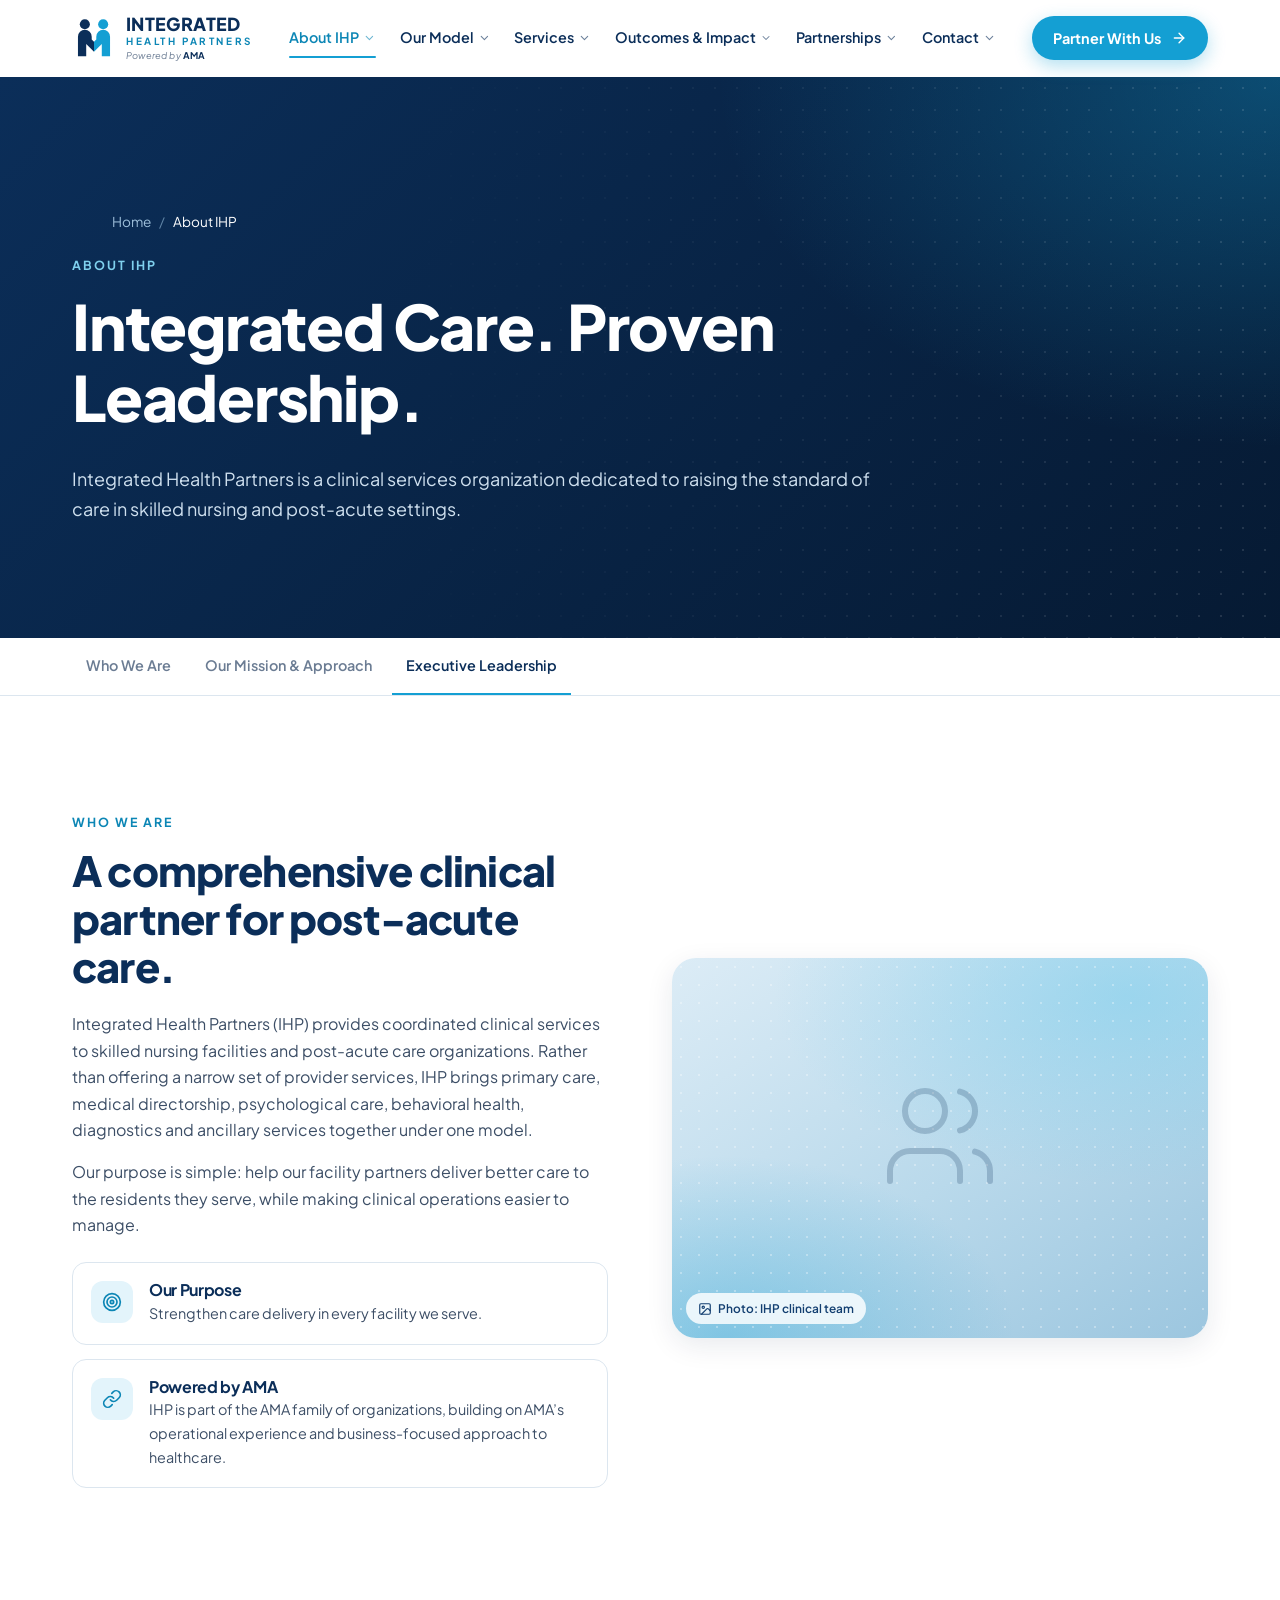
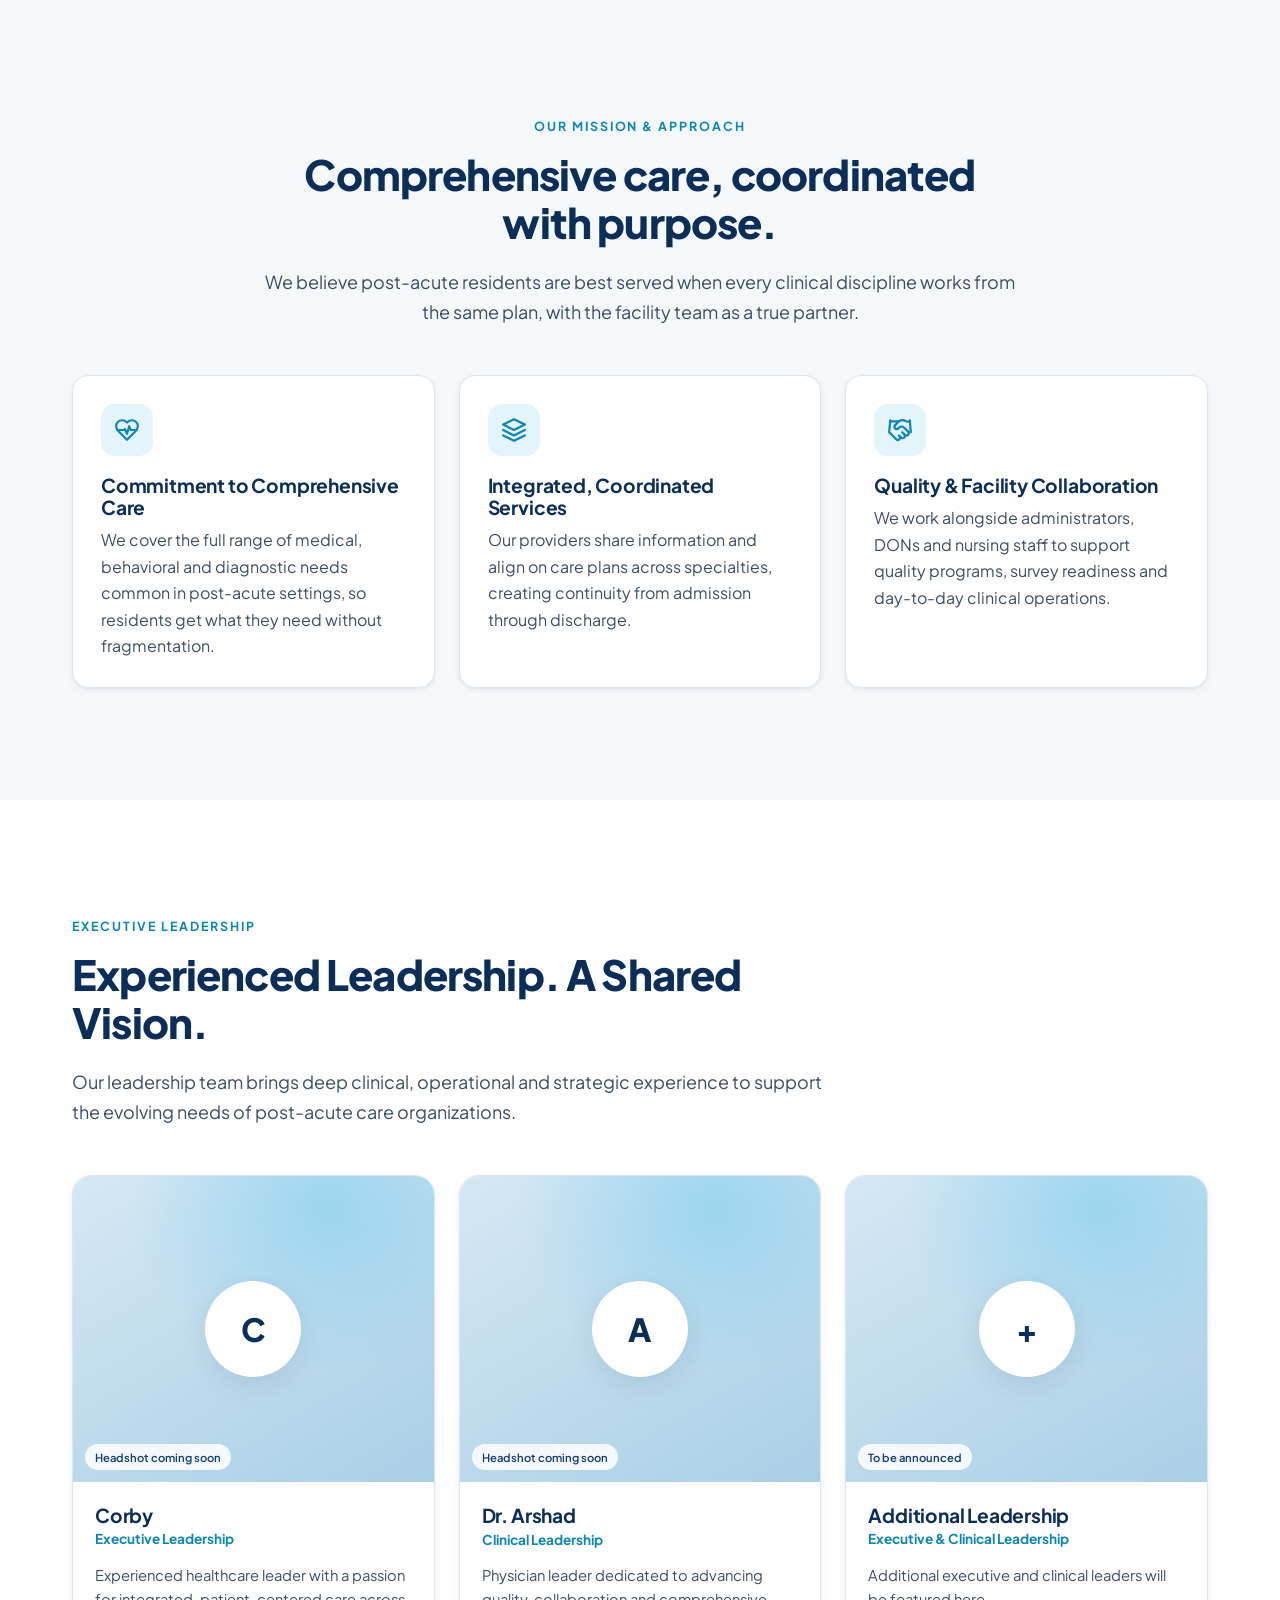
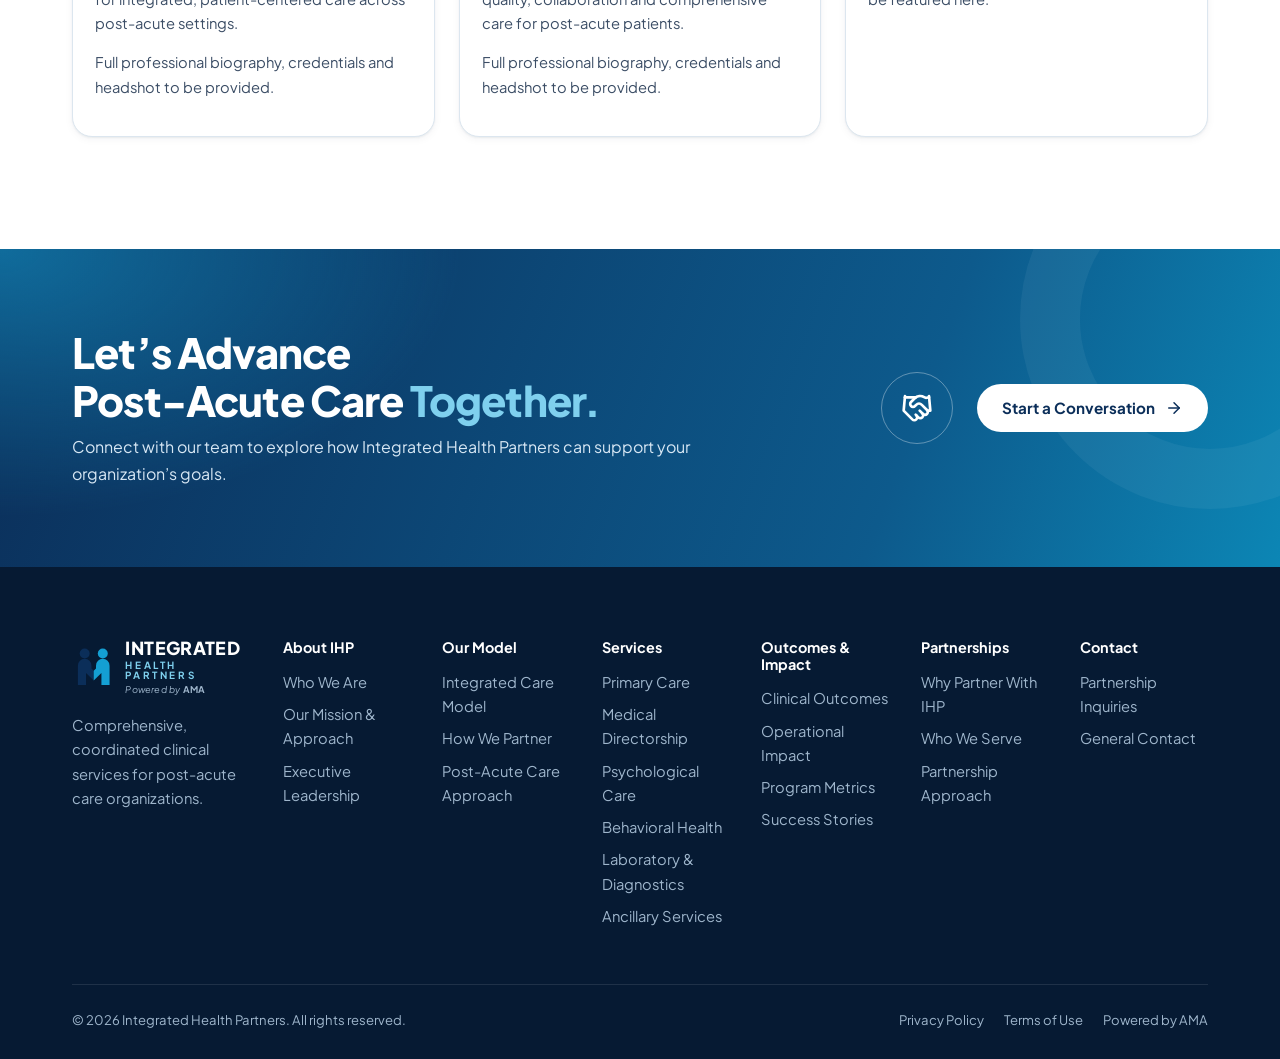
==== about.html @ da9cc73c "Build initial Integrated Health Partners website Static multi-page site following the IHP Proposed S" ====
<!doctype html>
<html lang="en" class="no-js">
<head>
  <meta charset="utf-8">
  <meta name="viewport" content="width=device-width, initial-scale=1">
  <title>About IHP | Integrated Health Partners</title>
  <meta name="description" content="Learn about Integrated Health Partners, our mission and approach, our relationship with AMA, and our executive leadership.">
  <meta name="theme-color" content="#0b2e59">
  <meta property="og:title" content="About IHP | Integrated Health Partners">
  <meta property="og:description" content="Learn about Integrated Health Partners, our mission and approach, our relationship with AMA, and our executive leadership.">
  <meta property="og:type" content="website">
  <link rel="icon" href="assets/img/favicon.svg" type="image/svg+xml">
  <link rel="preconnect" href="https://fonts.googleapis.com">
  <link rel="preconnect" href="https://fonts.gstatic.com" crossorigin>
  <link href="https://fonts.googleapis.com/css2?family=Plus+Jakarta+Sans:ital,wght@0,400;0,500;0,600;0,700;0,800;1,400&amp;display=swap" rel="stylesheet">
  <link rel="stylesheet" href="assets/css/styles.css">
</head>
<body>
<a class="skip-link" href="#main">Skip to content</a>
<header class="site-header">
  <div class="container header-inner">
    <a class="brand" href="index.html" aria-label="Integrated Health Partners home"><svg class="brand-mark" viewBox="0 0 48 48" aria-hidden="true"><circle cx="14" cy="9" r="5.5" fill="#0b2e59"/><circle cx="34" cy="9" r="5.5" fill="#149fd3"/><path d="M6.5 44V22.5a7.5 7.5 0 0 1 15 0v3.2l2.5 2.5V39l-8.5-8.5V44z" fill="#0b2e59"/><path d="M41.5 44V22.5a7.5 7.5 0 0 0-15 0v3.2L24 28.2V39l8.5-8.5V44z" fill="#149fd3"/></svg><span class="brand-text"><span class="brand-name">INTEGRATED</span><span class="brand-sub">HEALTH PARTNERS</span><span class="brand-powered">Powered by <b>AMA</b></span></span></a>
    <nav class="primary-nav" id="primary-nav" aria-label="Primary">
      <ul>
        <li class="has-dropdown"><a class="nav-link" href="about.html" aria-current="page">About IHP<svg viewBox="0 0 24 24" fill="none" stroke="currentColor" stroke-width="2" stroke-linecap="round" stroke-linejoin="round" aria-hidden="true"><path d="m6 9 6 6 6-6"/></svg></a><ul class="dropdown"><li><a href="about.html#who-we-are">Who We Are</a></li><li><a href="about.html#mission">Our Mission &amp; Approach</a></li><li><a href="about.html#leadership">Executive Leadership</a></li></ul></li><li class="has-dropdown"><a class="nav-link" href="our-model.html">Our Model<svg viewBox="0 0 24 24" fill="none" stroke="currentColor" stroke-width="2" stroke-linecap="round" stroke-linejoin="round" aria-hidden="true"><path d="m6 9 6 6 6-6"/></svg></a><ul class="dropdown"><li><a href="our-model.html#integrated-care-model">Integrated Care Model</a></li><li><a href="our-model.html#how-we-partner">How We Partner</a></li><li><a href="our-model.html#post-acute-approach">Post-Acute Care Approach</a></li></ul></li><li class="has-dropdown"><a class="nav-link" href="services.html">Services<svg viewBox="0 0 24 24" fill="none" stroke="currentColor" stroke-width="2" stroke-linecap="round" stroke-linejoin="round" aria-hidden="true"><path d="m6 9 6 6 6-6"/></svg></a><ul class="dropdown"><li><a href="services.html#primary-care">Primary Care</a></li><li><a href="services.html#medical-directorship">Medical Directorship</a></li><li><a href="services.html#psychological-care">Psychological Care</a></li><li><a href="services.html#behavioral-health">Behavioral Health</a></li><li><a href="services.html#lab-diagnostics">Laboratory &amp; Diagnostics</a></li><li><a href="services.html#ancillary-services">Ancillary Services</a></li></ul></li><li class="has-dropdown"><a class="nav-link" href="outcomes.html">Outcomes &amp; Impact<svg viewBox="0 0 24 24" fill="none" stroke="currentColor" stroke-width="2" stroke-linecap="round" stroke-linejoin="round" aria-hidden="true"><path d="m6 9 6 6 6-6"/></svg></a><ul class="dropdown"><li><a href="outcomes.html#clinical-outcomes">Clinical Outcomes</a></li><li><a href="outcomes.html#operational-impact">Operational Impact</a></li><li><a href="outcomes.html#program-metrics">Program Metrics</a></li><li><a href="outcomes.html#success-stories">Success Stories</a></li></ul></li><li class="has-dropdown"><a class="nav-link" href="partnerships.html">Partnerships<svg viewBox="0 0 24 24" fill="none" stroke="currentColor" stroke-width="2" stroke-linecap="round" stroke-linejoin="round" aria-hidden="true"><path d="m6 9 6 6 6-6"/></svg></a><ul class="dropdown"><li><a href="partnerships.html#why-partner">Why Partner With IHP</a></li><li><a href="partnerships.html#who-we-serve">Who We Serve</a></li><li><a href="partnerships.html#partnership-approach">Partnership Approach</a></li></ul></li><li class="has-dropdown"><a class="nav-link" href="contact.html">Contact<svg viewBox="0 0 24 24" fill="none" stroke="currentColor" stroke-width="2" stroke-linecap="round" stroke-linejoin="round" aria-hidden="true"><path d="m6 9 6 6 6-6"/></svg></a><ul class="dropdown"><li><a href="contact.html#partnership-inquiries">Partnership Inquiries</a></li><li><a href="contact.html#general-contact">General Contact</a></li></ul></li>
      </ul>
      <div class="mobile-cta"><a class="btn btn--primary" href="contact.html#partnership-inquiries">Partner With Us <svg viewBox="0 0 24 24" fill="none" stroke="currentColor" stroke-width="2" stroke-linecap="round" stroke-linejoin="round" aria-hidden="true"><path d="M5 12h14"/><path d="m12 5 7 7-7 7"/></svg></a></div>
    </nav>
    <div class="header-cta">
      <a class="btn btn--primary" href="contact.html#partnership-inquiries">Partner With Us <svg viewBox="0 0 24 24" fill="none" stroke="currentColor" stroke-width="2" stroke-linecap="round" stroke-linejoin="round" aria-hidden="true"><path d="M5 12h14"/><path d="m12 5 7 7-7 7"/></svg></a>
      <button class="nav-toggle" type="button" aria-controls="primary-nav" aria-expanded="false" aria-label="Open menu">
        <span class="icon-open"><svg viewBox="0 0 24 24" fill="none" stroke="currentColor" stroke-width="2" stroke-linecap="round" stroke-linejoin="round" aria-hidden="true"><path d="M4 6h16M4 12h16M4 18h16"/></svg></span><span class="icon-close" style="display:none"><svg viewBox="0 0 24 24" fill="none" stroke="currentColor" stroke-width="2" stroke-linecap="round" stroke-linejoin="round" aria-hidden="true"><path d="M18 6 6 18M6 6l12 12"/></svg></span>
      </button>
    </div>
  </div>
</header>
<main id="main">
<section class="page-hero">
  <div class="container">
    <ol class="breadcrumbs" aria-label="Breadcrumb"><li><a href="index.html">Home</a></li><li aria-current="page">About IHP</li></ol>
    <span class="eyebrow">About IHP</span>
    <h1>Integrated Care. Proven Leadership.</h1>
    <p class="lead">Integrated Health Partners is a clinical services organization dedicated to raising the standard of care in skilled nursing and post-acute settings.</p>
  </div>
</section>
<nav class="subnav" aria-label="On this page"><div class="container"><ul><li><a href="#who-we-are">Who We Are</a></li><li><a href="#mission">Our Mission &amp; Approach</a></li><li><a href="#leadership">Executive Leadership</a></li></ul></div></nav>
<section class="section" id="who-we-are" aria-labelledby="wwa">
  <div class="container feature-row">
    <div class="reveal">
      <span class="eyebrow">Who We Are</span>
      <h2 id="wwa">A comprehensive clinical partner for post-acute care.</h2>
      <p>Integrated Health Partners (IHP) provides coordinated clinical services to skilled nursing facilities and post-acute care organizations. Rather than offering a narrow set of provider services, IHP brings primary care, medical directorship, psychological care, behavioral health, diagnostics and ancillary services together under one model.</p>
      <p>Our purpose is simple: help our facility partners deliver better care to the residents they serve, while making clinical operations easier to manage.</p>
      <div class="mini-cards">
        <div class="mini-card"><span class="ic"><svg viewBox="0 0 24 24" fill="none" stroke="currentColor" stroke-width="2" stroke-linecap="round" stroke-linejoin="round" aria-hidden="true"><circle cx="12" cy="12" r="10"/><circle cx="12" cy="12" r="6"/><circle cx="12" cy="12" r="2"/></svg></span><div><h4>Our Purpose</h4><p>Strengthen care delivery in every facility we serve.</p></div></div>
        <div class="mini-card"><span class="ic"><svg viewBox="0 0 24 24" fill="none" stroke="currentColor" stroke-width="2" stroke-linecap="round" stroke-linejoin="round" aria-hidden="true"><path d="M10 13a5 5 0 0 0 7.54.54l3-3a5 5 0 0 0-7.07-7.07l-1.72 1.71"/><path d="M14 11a5 5 0 0 0-7.54-.54l-3 3a5 5 0 0 0 7.07 7.07l1.71-1.71"/></svg></span><div><h4>Powered by AMA</h4><p>IHP is part of the AMA family of organizations, building on AMA’s operational experience and business-focused approach to healthcare.</p></div></div>
      </div>
    </div>
    <div class="feature-media reveal reveal-d2"><div class="ph " role="img" aria-label="Photo placeholder: IHP clinical team"><span class="ph__icon"><svg viewBox="0 0 24 24" fill="none" stroke="currentColor" stroke-width="2" stroke-linecap="round" stroke-linejoin="round" aria-hidden="true"><path d="M16 21v-2a4 4 0 0 0-4-4H6a4 4 0 0 0-4 4v2"/><circle cx="9" cy="7" r="4"/><path d="M22 21v-2a4 4 0 0 0-3-3.87"/><path d="M16 3.13a4 4 0 0 1 0 7.75"/></svg></span><span class="ph__label"><svg viewBox="0 0 24 24" fill="none" stroke="currentColor" stroke-width="2" stroke-linecap="round" stroke-linejoin="round" aria-hidden="true"><rect width="18" height="18" x="3" y="3" rx="2"/><circle cx="9" cy="9" r="2"/><path d="m21 15-3.09-3.09a2 2 0 0 0-2.82 0L6 21"/></svg>Photo: IHP clinical team</span></div></div>
  </div>
</section>

<section class="section section--tint" id="mission" aria-labelledby="mis">
  <div class="container">
    <div class="section-head section-head--center reveal">
      <span class="eyebrow">Our Mission &amp; Approach</span>
      <h2 id="mis">Comprehensive care, coordinated with purpose.</h2>
      <p class="lead">We believe post-acute residents are best served when every clinical discipline works from the same plan, with the facility team as a true partner.</p>
    </div>
    <div class="grid grid-3">
      <div class="card reveal reveal-d1"><div class="icon-badge"><svg viewBox="0 0 24 24" fill="none" stroke="currentColor" stroke-width="2" stroke-linecap="round" stroke-linejoin="round" aria-hidden="true"><path d="M19 14c1.49-1.46 3-3.21 3-5.5A5.5 5.5 0 0 0 16.5 3c-1.76 0-3 .5-4.5 2-1.5-1.5-2.74-2-4.5-2A5.5 5.5 0 0 0 2 8.5c0 2.3 1.5 4.05 3 5.5l7 7Z"/><path d="M3.22 12H9.5l.5-1 2 4.5 2-7 1.5 3.5h5.27"/></svg></div><h3>Commitment to Comprehensive Care</h3><p>We cover the full range of medical, behavioral and diagnostic needs common in post-acute settings, so residents get what they need without fragmentation.</p></div>
      <div class="card reveal reveal-d2"><div class="icon-badge"><svg viewBox="0 0 24 24" fill="none" stroke="currentColor" stroke-width="2" stroke-linecap="round" stroke-linejoin="round" aria-hidden="true"><path d="m12 2 10 5-10 5L2 7z"/><path d="m2 17 10 5 10-5"/><path d="m2 12 10 5 10-5"/></svg></div><h3>Integrated, Coordinated Services</h3><p>Our providers share information and align on care plans across specialties, creating continuity from admission through discharge.</p></div>
      <div class="card reveal reveal-d3"><div class="icon-badge"><svg viewBox="0 0 24 24" fill="none" stroke="currentColor" stroke-width="2" stroke-linecap="round" stroke-linejoin="round" aria-hidden="true"><path d="m11 17 2 2a1 1 0 1 0 3-3"/><path d="m14 14 2.5 2.5a1 1 0 1 0 3-3l-3.88-3.88a3 3 0 0 0-4.24 0l-.88.88a1 1 0 1 1-3-3l2.81-2.81a5.79 5.79 0 0 1 7.06-.87l.47.28a2 2 0 0 0 1.42.25L21 4"/><path d="m21 3 1 11h-2"/><path d="M3 3 2 14l6.5 6.5a1 1 0 1 0 3-3"/><path d="M3 4h8"/></svg></div><h3>Quality &amp; Facility Collaboration</h3><p>We work alongside administrators, DONs and nursing staff to support quality programs, survey readiness and day-to-day clinical operations.</p></div>
    </div>
  </div>
</section>

<section class="section" id="leadership" aria-labelledby="ldr">
  <div class="container">
    <div class="section-head reveal">
      <span class="eyebrow">Executive Leadership</span>
      <h2 id="ldr">Experienced Leadership. A Shared Vision.</h2>
      <p class="lead">Our leadership team brings deep clinical, operational and strategic experience to support the evolving needs of post-acute care organizations.</p>
    </div>
    <div class="grid grid-3">
      <article class="leader reveal reveal-d1">
        <div class="avatar" role="img" aria-label="Headshot placeholder for Corby"><span>C</span><small>Headshot coming soon</small></div>
        <div class="leader-body">
          <h3>Corby</h3>
          <span class="leader-role">Executive Leadership</span>
          <p>Experienced healthcare leader with a passion for integrated, patient-centered care across post-acute settings.</p><p>Full professional biography, credentials and headshot to be provided.</p>
          
        </div>
      </article>
      <article class="leader reveal reveal-d2">
        <div class="avatar" role="img" aria-label="Headshot placeholder for Dr. Arshad"><span>A</span><small>Headshot coming soon</small></div>
        <div class="leader-body">
          <h3>Dr. Arshad</h3>
          <span class="leader-role">Clinical Leadership</span>
          <p>Physician leader dedicated to advancing quality, collaboration and comprehensive care for post-acute patients.</p><p>Full professional biography, credentials and headshot to be provided.</p>
          
        </div>
      </article>
      <article class="leader reveal reveal-d3">
        <div class="avatar" role="img" aria-label="Placeholder for additional leadership"><span>+</span><small>To be announced</small></div>
        <div class="leader-body">
          <h3>Additional Leadership</h3>
          <span class="leader-role">Executive &amp; Clinical Leadership</span>
          <p>Additional executive and clinical leaders will be featured here.</p>
        </div>
      </article>
    </div>
  </div>
</section>
<section class="cta-band" aria-labelledby="cta-title">
  <div class="container cta-inner">
    <div class="reveal">
      <h2 id="cta-title">Let’s Advance <br>Post-Acute Care <span class="accent" style="color:var(--teal-300)">Together.</span></h2>
      <p>Connect with our team to explore how Integrated Health Partners can support your organization’s goals.</p>
    </div>
    <div class="cta-actions reveal reveal-d2">
      <span class="cta-icon"><svg viewBox="0 0 24 24" fill="none" stroke="currentColor" stroke-width="2" stroke-linecap="round" stroke-linejoin="round" aria-hidden="true"><path d="m11 17 2 2a1 1 0 1 0 3-3"/><path d="m14 14 2.5 2.5a1 1 0 1 0 3-3l-3.88-3.88a3 3 0 0 0-4.24 0l-.88.88a1 1 0 1 1-3-3l2.81-2.81a5.79 5.79 0 0 1 7.06-.87l.47.28a2 2 0 0 0 1.42.25L21 4"/><path d="m21 3 1 11h-2"/><path d="M3 3 2 14l6.5 6.5a1 1 0 1 0 3-3"/><path d="M3 4h8"/></svg></span>
      <a class="btn btn--white" href="contact.html#partnership-inquiries">Start a Conversation <svg viewBox="0 0 24 24" fill="none" stroke="currentColor" stroke-width="2" stroke-linecap="round" stroke-linejoin="round" aria-hidden="true"><path d="M5 12h14"/><path d="m12 5 7 7-7 7"/></svg></a>
    </div>
  </div>
</section>
</main>
<footer class="site-footer">
  <div class="container">
    <div class="footer-grid">
      <div class="footer-about">
        <a class="brand" href="index.html" aria-label="Integrated Health Partners home"><svg class="brand-mark" viewBox="0 0 48 48" aria-hidden="true"><circle cx="14" cy="9" r="5.5" fill="#0b2e59"/><circle cx="34" cy="9" r="5.5" fill="#149fd3"/><path d="M6.5 44V22.5a7.5 7.5 0 0 1 15 0v3.2l2.5 2.5V39l-8.5-8.5V44z" fill="#0b2e59"/><path d="M41.5 44V22.5a7.5 7.5 0 0 0-15 0v3.2L24 28.2V39l8.5-8.5V44z" fill="#149fd3"/></svg><span class="brand-text"><span class="brand-name">INTEGRATED</span><span class="brand-sub">HEALTH PARTNERS</span><span class="brand-powered">Powered by <b>AMA</b></span></span></a>
        <p>Comprehensive, coordinated clinical services for post-acute care organizations.</p>
      </div>
      <div class="footer-col"><h4>About IHP</h4><ul><li><a href="about.html#who-we-are">Who We Are</a></li><li><a href="about.html#mission">Our Mission &amp; Approach</a></li><li><a href="about.html#leadership">Executive Leadership</a></li></ul></div><div class="footer-col"><h4>Our Model</h4><ul><li><a href="our-model.html#integrated-care-model">Integrated Care Model</a></li><li><a href="our-model.html#how-we-partner">How We Partner</a></li><li><a href="our-model.html#post-acute-approach">Post-Acute Care Approach</a></li></ul></div><div class="footer-col"><h4>Services</h4><ul><li><a href="services.html#primary-care">Primary Care</a></li><li><a href="services.html#medical-directorship">Medical Directorship</a></li><li><a href="services.html#psychological-care">Psychological Care</a></li><li><a href="services.html#behavioral-health">Behavioral Health</a></li><li><a href="services.html#lab-diagnostics">Laboratory &amp; Diagnostics</a></li><li><a href="services.html#ancillary-services">Ancillary Services</a></li></ul></div><div class="footer-col"><h4>Outcomes &amp; Impact</h4><ul><li><a href="outcomes.html#clinical-outcomes">Clinical Outcomes</a></li><li><a href="outcomes.html#operational-impact">Operational Impact</a></li><li><a href="outcomes.html#program-metrics">Program Metrics</a></li><li><a href="outcomes.html#success-stories">Success Stories</a></li></ul></div><div class="footer-col"><h4>Partnerships</h4><ul><li><a href="partnerships.html#why-partner">Why Partner With IHP</a></li><li><a href="partnerships.html#who-we-serve">Who We Serve</a></li><li><a href="partnerships.html#partnership-approach">Partnership Approach</a></li></ul></div><div class="footer-col"><h4>Contact</h4><ul><li><a href="contact.html#partnership-inquiries">Partnership Inquiries</a></li><li><a href="contact.html#general-contact">General Contact</a></li></ul></div>
    </div>
    <div class="footer-bottom">
      <span>&copy; <span data-year>2026</span> Integrated Health Partners. All rights reserved.</span>
      <ul>
        <li><a href="#" aria-disabled="true">Privacy Policy</a></li>
        <li><a href="#" aria-disabled="true">Terms of Use</a></li>
        <li><span>Powered by AMA</span></li>
      </ul>
    </div>
  </div>
</footer>
<script src="assets/js/main.js"></script>
</body>
</html>
---- assets/css/styles.css ----
/* ==========================================================================
   Integrated Health Partners — site styles
   ========================================================================== */

:root {
  --navy-950: #061a33;
  --navy-900: #08223f;
  --navy-800: #0b2e59;
  --navy-700: #123e70;
  --teal-700: #0a6f98;
  --teal-600: #0c86b5;
  --teal-500: #149fd3;
  --teal-300: #7fd0ee;
  --teal-100: #e3f4fb;
  --teal-50: #f1f9fd;
  --bg: #f5f9fc;
  --surface: #ffffff;
  --ink: #0b2e59;
  --text: #3c4e66;
  --muted: #6b7c93;
  --line: #dce6ef;
  --success: #14a37f;

  --radius-sm: 10px;
  --radius: 16px;
  --radius-lg: 24px;
  --shadow-sm: 0 1px 2px rgba(8, 34, 63, .06), 0 2px 8px rgba(8, 34, 63, .05);
  --shadow: 0 8px 28px rgba(8, 34, 63, .09);
  --shadow-lg: 0 20px 50px rgba(8, 34, 63, .14);

  --container: 1200px;
  --gutter: clamp(16px, 4vw, 32px);
  --header-h: 76px;

  --font: "Plus Jakarta Sans", system-ui, -apple-system, "Segoe UI", Roboto, sans-serif;
  color-scheme: light;
}

*, *::before, *::after { box-sizing: border-box; }
html { scroll-behavior: smooth; scroll-padding-top: calc(var(--header-h) + 16px); }
body {
  margin: 0;
  font-family: var(--font);
  font-size: 16px;
  line-height: 1.65;
  color: var(--text);
  background: var(--surface);
  -webkit-font-smoothing: antialiased;
  overflow-x: hidden;
}
img, svg { display: block; max-width: 100%; }
a { color: var(--teal-600); text-decoration: none; }
a:hover { color: var(--teal-700); }
h1, h2, h3, h4 { color: var(--ink); line-height: 1.15; margin: 0 0 .5em; letter-spacing: -.02em; }
h1 { font-size: clamp(2.3rem, 5.2vw, 3.9rem); font-weight: 800; }
h2 { font-size: clamp(1.8rem, 3.4vw, 2.6rem); font-weight: 800; }
h3 { font-size: 1.2rem; font-weight: 700; letter-spacing: -.01em; }
p { margin: 0 0 1em; }
ul { margin: 0; padding: 0; }
.accent { color: var(--teal-500); }
.sr-only { position: absolute; width: 1px; height: 1px; overflow: hidden; clip: rect(0 0 0 0); white-space: nowrap; }
.skip-link { position: absolute; left: 16px; top: -60px; z-index: 200; background: var(--navy-800); color: #fff; padding: 10px 16px; border-radius: 8px; }
.skip-link:focus { top: 12px; color: #fff; }
:focus-visible { outline: 3px solid var(--teal-500); outline-offset: 3px; border-radius: 4px; }

.container { width: 100%; max-width: var(--container); margin: 0 auto; padding: 0 var(--gutter); }
.section { padding: clamp(64px, 9vw, 112px) 0; }
.section--tint { background: var(--bg); }
.section--tight { padding: clamp(48px, 6vw, 72px) 0; }

.eyebrow {
  display: inline-block;
  font-size: .78rem;
  font-weight: 700;
  letter-spacing: .16em;
  text-transform: uppercase;
  color: var(--teal-600);
  margin-bottom: 14px;
}
.lead { font-size: 1.125rem; color: var(--text); max-width: 62ch; }
.section-head { max-width: 760px; margin-bottom: 48px; }
.section-head--center { margin-left: auto; margin-right: auto; text-align: center; }
.section-head--center .lead { margin-left: auto; margin-right: auto; }
.split-head { display: grid; grid-template-columns: 1.1fr 1fr; gap: 48px; align-items: end; margin-bottom: 48px; }
.split-head .lead { margin: 0; }

/* Buttons ----------------------------------------------------------------- */
.btn {
  display: inline-flex; align-items: center; gap: 10px;
  padding: 14px 24px;
  border-radius: 999px;
  font: 700 .95rem/1 var(--font);
  border: 1.5px solid transparent;
  cursor: pointer;
  transition: transform .2s ease, box-shadow .2s ease, background .2s ease, color .2s ease, border-color .2s ease;
  white-space: nowrap;
}
.btn svg { width: 18px; height: 18px; transition: transform .2s ease; }
.btn:hover svg { transform: translateX(3px); }
.btn--primary { background: var(--teal-500); color: #fff; box-shadow: 0 6px 18px rgba(20, 159, 211, .32); }
.btn--primary:hover { background: var(--teal-600); color: #fff; transform: translateY(-1px); }
.btn--outline { border-color: var(--navy-800); color: var(--navy-800); background: transparent; }
.btn--outline:hover { background: var(--navy-800); color: #fff; }
.btn--white { background: #fff; color: var(--navy-800); }
.btn--white:hover { background: var(--teal-50); color: var(--navy-800); transform: translateY(-1px); }
.btn--ghost-light { border-color: rgba(255,255,255,.5); color: #fff; }
.btn--ghost-light:hover { background: rgba(255,255,255,.12); color: #fff; }
.btn-row { display: flex; flex-wrap: wrap; gap: 14px; }
.text-link { display: inline-flex; align-items: center; gap: 8px; font-weight: 700; color: var(--teal-600); }
.text-link svg { width: 16px; height: 16px; transition: transform .2s ease; }
.text-link:hover svg { transform: translateX(3px); }

/* Header ------------------------------------------------------------------ */
.site-header {
  position: sticky; top: 0; z-index: 100;
  background: rgba(255, 255, 255, .94);
  backdrop-filter: saturate(180%) blur(12px);
  border-bottom: 1px solid transparent;
  transition: border-color .2s ease, box-shadow .2s ease;
}
.site-header.is-scrolled { border-color: var(--line); box-shadow: var(--shadow-sm); }
.header-inner { display: flex; align-items: center; justify-content: space-between; height: var(--header-h); gap: 24px; }

.brand { display: inline-flex; align-items: center; gap: 10px; color: var(--navy-800); flex-shrink: 0; }
.brand:hover { color: var(--navy-800); }
.brand-mark { width: 44px; height: 44px; }
.brand-text { display: flex; flex-direction: column; line-height: 1; }
.brand-name { font-weight: 800; font-size: 1.12rem; letter-spacing: .02em; }
.brand-sub { font-weight: 700; font-size: .62rem; letter-spacing: .26em; color: var(--teal-600); margin-top: 4px; }
.brand-powered { font-size: .58rem; font-style: italic; color: var(--muted); margin-top: 4px; letter-spacing: .02em; }
.brand-powered b { font-style: normal; color: var(--navy-800); }

.primary-nav > ul { display: flex; align-items: center; gap: 0; list-style: none; }
.primary-nav li { position: relative; }
.nav-link {
  display: inline-flex; align-items: center; gap: 4px;
  padding: 10px 12px; border-radius: 8px;
  color: var(--navy-800); font-weight: 600; font-size: .9rem; white-space: nowrap;
}
.nav-link svg { width: 14px; height: 14px; opacity: .6; }
.nav-link:hover, .nav-link[aria-current="page"] { color: var(--teal-600); }
.nav-link[aria-current="page"] { position: relative; }
.nav-link[aria-current="page"]::after { content: ""; position: absolute; left: 12px; right: 12px; bottom: 2px; height: 2px; border-radius: 2px; background: var(--teal-500); }
.dropdown {
  position: absolute; top: calc(100% + 6px); left: 50%;
  min-width: 230px; padding: 10px;
  background: #fff; border: 1px solid var(--line); border-radius: 14px; box-shadow: var(--shadow);
  list-style: none;
  opacity: 0; visibility: hidden; transform: translate(-50%, 6px);
  transition: opacity .18s ease, transform .18s ease, visibility .18s;
}
.dropdown::before { content: ""; position: absolute; inset: -10px 0 auto; height: 10px; }
.has-dropdown:hover .dropdown, .has-dropdown:focus-within .dropdown { opacity: 1; visibility: visible; transform: translate(-50%, 0); }
.dropdown a { display: block; padding: 9px 12px; border-radius: 8px; color: var(--navy-800); font-size: .9rem; font-weight: 500; }
.dropdown a:hover { background: var(--teal-50); color: var(--teal-700); }
.header-cta { display: flex; align-items: center; gap: 12px; }
.header-cta .btn { padding: 12px 20px; font-size: .9rem; }
.nav-toggle { display: none; background: none; border: 0; padding: 8px; color: var(--navy-800); cursor: pointer; border-radius: 8px; }
.nav-toggle svg { width: 26px; height: 26px; }

/* Placeholder imagery ------------------------------------------------------ */
.ph {
  position: relative; overflow: hidden;
  display: flex; align-items: flex-end;
  min-height: 200px;
  border-radius: var(--radius);
  background:
    radial-gradient(120% 90% at 85% 10%, rgba(127, 208, 238, .55), transparent 55%),
    radial-gradient(90% 80% at 10% 100%, rgba(20, 159, 211, .35), transparent 60%),
    linear-gradient(145deg, #dcecf6 0%, #b9d9eb 55%, #9cc6df 100%);
  color: var(--navy-800);
  isolation: isolate;
}
.ph::before {
  content: ""; position: absolute; inset: 0; z-index: -1; opacity: .35;
  background-image: radial-gradient(rgba(255,255,255,.9) 1px, transparent 1.4px);
  background-size: 18px 18px;
}
.ph__icon { position: absolute; top: 50%; left: 50%; width: 30%; max-width: 120px; transform: translate(-50%, -60%); color: rgba(11, 46, 89, .22); }
.ph__icon svg { width: 100%; height: auto; stroke-width: 1.2; }
.ph__label {
  margin: 14px; padding: 6px 12px;
  background: rgba(255, 255, 255, .82); backdrop-filter: blur(6px);
  border-radius: 999px; font-size: .74rem; font-weight: 600; color: var(--navy-700);
  display: inline-flex; align-items: center; gap: 6px;
}
.ph__label svg { width: 14px; height: 14px; }
.ph--dark { background: radial-gradient(100% 80% at 80% 0%, rgba(20,159,211,.45), transparent 60%), linear-gradient(150deg, #123e70, #08223f); color: #fff; }
.ph--dark .ph__icon { color: rgba(255,255,255,.16); }

/* Hero -------------------------------------------------------------------- */
.hero {
  position: relative; overflow: hidden;
  background: linear-gradient(100deg, #f3f8fc 0%, #eef6fb 45%, #e4f1f9 100%);
}
.hero-grid { display: grid; grid-template-columns: 1fr 1.05fr; gap: 48px; align-items: center; min-height: min(640px, 82vh); padding-block: 56px; }
.hero h1 { margin-bottom: 20px; }
.hero .lead { margin-bottom: 32px; font-size: 1.15rem; }
.hero-media { position: relative; }
.hero-media .ph { min-height: 480px; border-radius: 28px; box-shadow: var(--shadow-lg); }
.hero-badge {
  position: absolute; left: -28px; bottom: 36px;
  display: flex; align-items: center; gap: 14px;
  padding: 14px 20px 14px 14px; background: #fff; border-radius: 18px; box-shadow: var(--shadow-lg);
  color: var(--navy-800);
}
.hero-badge:hover { color: var(--navy-800); transform: translateY(-2px); }
.hero-badge { transition: transform .2s ease; }
.play {
  width: 52px; height: 52px; border-radius: 50%; display: grid; place-items: center;
  background: var(--teal-500); color: #fff; box-shadow: 0 0 0 8px rgba(20,159,211,.15);
}
.play svg { width: 20px; height: 20px; margin-left: 3px; color: #fff; }
.play svg path { fill: #fff; }
.hero-badge strong { display: block; font-size: .95rem; line-height: 1.25; }
.hero-badge span { font-size: .8rem; color: var(--muted); }
.hero-float {
  position: absolute; right: -16px; top: 40px;
  display: flex; align-items: center; gap: 12px;
  padding: 12px 16px; background: #fff; border-radius: 14px; box-shadow: var(--shadow);
  font-size: .85rem; font-weight: 600; color: var(--navy-800);
}
.hero-float .ic { width: 36px; height: 36px; border-radius: 10px; display: grid; place-items: center; background: var(--teal-100); color: var(--teal-600); }
.hero-float .ic svg { width: 18px; height: 18px; }

/* Page hero (inner pages) */
.page-hero {
  position: relative; overflow: hidden;
  background: radial-gradient(80% 120% at 100% 0%, rgba(20,159,211,.35), transparent 55%), linear-gradient(135deg, var(--navy-800), var(--navy-950));
  color: #cfe0ef; padding: clamp(72px, 10vw, 120px) 0 clamp(56px, 8vw, 96px);
}
.page-hero::after {
  content: ""; position: absolute; inset: 0; opacity: .12; pointer-events: none;
  background-image: radial-gradient(#fff 1px, transparent 1.4px); background-size: 22px 22px;
  mask-image: linear-gradient(90deg, transparent 30%, #000);
  -webkit-mask-image: linear-gradient(90deg, transparent 30%, #000);
}
.page-hero h1 { color: #fff; max-width: 18ch; }
.page-hero .lead { color: #cfe0ef; }
.page-hero .eyebrow { color: var(--teal-300); }
.breadcrumbs { display: flex; gap: 8px; font-size: .85rem; margin-bottom: 18px; list-style: none; }
.breadcrumbs a { color: #9fc0db; }
.breadcrumbs li + li::before { content: "/"; margin-right: 8px; color: #5f84a6; }
.breadcrumbs [aria-current] { color: #fff; }
.subnav { background: #fff; border-bottom: 1px solid var(--line); position: sticky; top: var(--header-h); z-index: 50; }
.subnav ul { display: flex; gap: 6px; list-style: none; overflow-x: auto; scrollbar-width: none; }
.subnav ul::-webkit-scrollbar { display: none; }
.subnav a { display: block; padding: 16px 14px; font-weight: 600; font-size: .9rem; color: var(--muted); white-space: nowrap; border-bottom: 2px solid transparent; }
.subnav a:hover, .subnav a.is-active { color: var(--navy-800); border-color: var(--teal-500); }

/* Cards & grids ----------------------------------------------------------- */
.grid { display: grid; gap: 24px; }
.grid-2 { grid-template-columns: repeat(2, 1fr); }
.grid-3 { grid-template-columns: repeat(3, 1fr); }
.grid-4 { grid-template-columns: repeat(4, 1fr); }
.card {
  background: #fff; border: 1px solid var(--line); border-radius: var(--radius);
  padding: 28px; box-shadow: var(--shadow-sm);
  transition: transform .25s ease, box-shadow .25s ease, border-color .25s ease;
}
.card:hover { transform: translateY(-4px); box-shadow: var(--shadow); border-color: #c8dceb; }
.card p:last-child { margin-bottom: 0; }
.icon-badge {
  width: 52px; height: 52px; border-radius: 14px; display: grid; place-items: center;
  background: var(--teal-100); color: var(--teal-600); margin-bottom: 18px;
}
.icon-badge svg { width: 26px; height: 26px; }
.icon-badge--navy { background: var(--navy-800); color: #fff; }
.checklist { list-style: none; display: grid; gap: 12px; margin: 24px 0 32px; }
.checklist li { display: flex; gap: 12px; align-items: flex-start; color: var(--navy-800); font-weight: 500; }
.checklist .tick { flex-shrink: 0; width: 24px; height: 24px; border-radius: 50%; background: var(--teal-500); color: #fff; display: grid; place-items: center; margin-top: 1px; }
.checklist .tick svg { width: 14px; height: 14px; stroke-width: 3; }
.bullets { list-style: none; display: grid; gap: 10px; }
.bullets li { position: relative; padding-left: 22px; }
.bullets li::before { content: ""; position: absolute; left: 0; top: .62em; width: 8px; height: 8px; border-radius: 50%; background: var(--teal-500); }

/* Who we are strip */
.intro-grid { display: grid; grid-template-columns: 1fr 1.25fr; gap: 64px; align-items: center; }
.pillars { display: grid; grid-template-columns: repeat(3, 1fr); gap: 20px; }
.pillar { padding: 24px; border-radius: var(--radius); background: var(--bg); border: 1px solid var(--line); }
.pillar h3 { font-size: 1.02rem; margin-bottom: 6px; }
.pillar p { font-size: .92rem; margin: 0; }
.powered-chip { display: inline-flex; align-items: center; gap: 10px; padding: 8px 16px 8px 8px; border-radius: 999px; background: var(--teal-50); border: 1px solid #cbe7f4; font-weight: 600; color: var(--navy-800); font-size: .9rem; margin-top: 8px; }
.powered-chip span { display: grid; place-items: center; width: 30px; height: 30px; border-radius: 50%; background: var(--navy-800); color: #fff; font-size: .7rem; font-weight: 800; letter-spacing: .04em; }

/* Services carousel ------------------------------------------------------- */
.services-band { display: grid; grid-template-columns: 340px 1fr; gap: 40px; align-items: center; }
.carousel { position: relative; min-width: 0; }
.services-band > *, .hero-grid > *, .intro-grid > *, .difference-grid > *, .impact-grid > *, .leaders-grid > *, .feature-row > *, .contact-grid > *, .chart-grid > * { min-width: 0; }
.carousel-track {
  display: grid; grid-auto-flow: column; grid-auto-columns: minmax(240px, calc((100% - 48px) / 3));
  gap: 24px; overflow-x: auto; scroll-snap-type: x mandatory; scroll-behavior: smooth;
  padding: 8px 4px 24px; scrollbar-width: none;
}
.carousel-track::-webkit-scrollbar { display: none; }
.carousel-track > * { scroll-snap-align: start; }
.carousel-btn {
  position: absolute; top: calc(50% - 22px); z-index: 2;
  width: 44px; height: 44px; border-radius: 50%; border: 1px solid var(--line); background: #fff;
  display: grid; place-items: center; color: var(--navy-800); cursor: pointer; box-shadow: var(--shadow);
  transition: background .2s ease, color .2s ease, opacity .2s ease;
}
.carousel-btn:hover { background: var(--navy-800); color: #fff; }
.carousel-btn:disabled { opacity: 0; pointer-events: none; }
.carousel-btn svg { width: 20px; height: 20px; }
.carousel-btn--prev { left: -18px; }
.carousel-btn--next { right: -18px; }
.service-card {
  display: flex; flex-direction: column; overflow: hidden;
  background: #fff; border: 1px solid var(--line); border-radius: 20px; box-shadow: var(--shadow-sm);
  color: var(--text); transition: transform .25s ease, box-shadow .25s ease, border-color .25s ease;
}
.service-card:hover { transform: translateY(-6px); box-shadow: var(--shadow-lg); border-color: var(--teal-500); color: var(--text); }
.service-card .ph { min-height: 150px; border-radius: 0; }
.service-card .ph__icon { width: 22%; }
.service-card__body { padding: 22px 22px 24px; position: relative; }
.service-card__icon { position: absolute; top: -26px; left: 22px; width: 52px; height: 52px; border-radius: 14px; background: #fff; box-shadow: var(--shadow); display: grid; place-items: center; color: var(--teal-600); }
.service-card__icon svg { width: 26px; height: 26px; }
.service-card h3 { margin-top: 26px; display: flex; align-items: center; gap: 8px; font-size: 1.08rem; }
.service-card h3 svg { width: 16px; height: 16px; color: var(--teal-500); transition: transform .2s ease; }
.service-card:hover h3 svg { transform: translateX(4px); }
.service-card p { font-size: .92rem; margin: 0; }

/* Difference / orbit ------------------------------------------------------ */
.difference { background: linear-gradient(180deg, #fff, var(--bg)); }
.difference-grid { display: grid; grid-template-columns: 1.05fr 1fr; gap: 64px; align-items: center; }
.orbit { position: relative; width: 100%; max-width: 520px; aspect-ratio: 1; margin: 0 auto; }
.orbit-ring { position: absolute; inset: 14%; border-radius: 50%; border: 2px dashed #bcd8ea; animation: spin 80s linear infinite; }
.orbit-ring--outer { inset: 2%; border: 1px solid #dbeaf4; border-style: solid; animation: none; }
@keyframes spin { to { transform: rotate(360deg); } }
.orbit-core {
  position: absolute; inset: 32%; border-radius: 50%;
  background: radial-gradient(circle at 30% 25%, #1b5490, var(--navy-800) 60%, var(--navy-900));
  display: flex; flex-direction: column; align-items: center; justify-content: center; text-align: center;
  color: #fff; box-shadow: 0 0 0 12px rgba(20,159,211,.12), var(--shadow-lg);
}
.orbit-core svg { width: 42%; height: auto; margin-bottom: 6px; }
.orbit-core strong { font-size: clamp(.7rem, 1.6vw, .95rem); letter-spacing: .06em; }
.orbit-core span { font-size: clamp(.5rem, 1vw, .62rem); letter-spacing: .2em; color: var(--teal-300); font-weight: 700; }
.orbit-node {
  position: absolute; width: 25%; aspect-ratio: 1; transform: translate(-50%, -50%);
  border-radius: 50%; background: #fff; border: 1px solid var(--line); box-shadow: var(--shadow);
  display: flex; flex-direction: column; align-items: center; justify-content: center; gap: 4px;
  text-align: center; color: var(--navy-800); font-weight: 700; font-size: clamp(.62rem, 1.35vw, .82rem); line-height: 1.2;
  padding: 8px; transition: transform .25s ease, border-color .25s ease, box-shadow .25s ease;
}
.orbit-node:hover { transform: translate(-50%, -50%) scale(1.08); border-color: var(--teal-500); box-shadow: var(--shadow-lg); color: var(--navy-800); }
.orbit-node svg { width: 30%; height: auto; color: var(--teal-600); }

/* Model steps ------------------------------------------------------------- */
.steps { display: grid; grid-template-columns: repeat(3, 1fr); gap: 28px; position: relative; counter-reset: step; }
.steps::before { content: ""; position: absolute; top: 52px; left: 12%; right: 12%; border-top: 2px dashed #bcd8ea; z-index: 0; }
.step { position: relative; z-index: 1; background: #fff; border: 1px solid var(--line); border-radius: 20px; padding: 26px; box-shadow: var(--shadow-sm); transition: transform .25s ease, box-shadow .25s ease; }
.step:hover { transform: translateY(-4px); box-shadow: var(--shadow); }
.step-top { display: flex; align-items: center; gap: 16px; margin-bottom: 14px; }
.step-num { width: 52px; height: 52px; border-radius: 50%; display: grid; place-items: center; background: var(--teal-50); border: 2px solid var(--teal-500); color: var(--teal-600); font-weight: 800; font-size: 1.05rem; }
.step-top .ic { color: var(--teal-600); }
.step-top .ic svg { width: 32px; height: 32px; }
.step h3 { margin-bottom: 6px; }
.step p { font-size: .94rem; }
.step .ph { min-height: 150px; margin-top: 18px; }

/* Stats ------------------------------------------------------------------- */
.impact {
  position: relative; overflow: hidden; color: #cfe0ef;
  background: radial-gradient(70% 120% at 100% 100%, rgba(20,159,211,.35), transparent 60%), linear-gradient(120deg, var(--navy-900), var(--navy-800));
}
.impact h2 { color: #fff; }
.impact .eyebrow { color: var(--teal-300); }
.impact-grid { display: grid; grid-template-columns: 1fr 1.1fr; gap: 64px; align-items: center; }
.stats { display: grid; grid-template-columns: repeat(2, 1fr); gap: 20px; }
.stat { background: #fff; border-radius: 18px; padding: 24px; box-shadow: var(--shadow-lg); color: var(--text); display: flex; gap: 16px; align-items: flex-start; }
.stat .ic { width: 44px; height: 44px; flex-shrink: 0; border-radius: 12px; background: var(--teal-100); color: var(--teal-600); display: grid; place-items: center; }
.stat .ic svg { width: 22px; height: 22px; }
.stat-num { font-size: 2.1rem; font-weight: 800; color: var(--navy-800); line-height: 1; letter-spacing: -.03em; }
.stat-label { font-weight: 700; color: var(--navy-800); font-size: .92rem; margin-top: 6px; }
.stat-note { font-size: .78rem; color: var(--muted); }
.disclaimer { font-size: .8rem; color: var(--muted); font-style: italic; margin-top: 16px; }
.impact .disclaimer { color: #8fb0cc; }

/* Leadership -------------------------------------------------------------- */
.leaders-grid { display: grid; grid-template-columns: 1fr 1.4fr; gap: 56px; align-items: center; }
.leader-cards { display: grid; grid-template-columns: repeat(2, 1fr); gap: 24px; }
.leader { background: #fff; border: 1px solid var(--line); border-radius: 20px; overflow: hidden; box-shadow: var(--shadow-sm); transition: transform .25s ease, box-shadow .25s ease; }
.leader:hover { transform: translateY(-4px); box-shadow: var(--shadow); }
.avatar {
  aspect-ratio: 4 / 3.4; display: grid; place-items: center; position: relative;
  background: radial-gradient(90% 90% at 70% 10%, rgba(127,208,238,.6), transparent 60%), linear-gradient(150deg, #d6e8f4, #a9cfe6);
}
.avatar span { width: 96px; height: 96px; border-radius: 50%; display: grid; place-items: center; background: #fff; color: var(--navy-800); font-size: 2rem; font-weight: 800; box-shadow: var(--shadow); }
.avatar small { position: absolute; bottom: 12px; left: 12px; font-size: .7rem; font-weight: 600; padding: 4px 10px; border-radius: 999px; background: rgba(255,255,255,.85); color: var(--navy-700); }
.leader-body { padding: 22px; }
.leader-body h3 { margin-bottom: 2px; font-size: 1.2rem; }
.leader-role { color: var(--teal-600); font-weight: 700; font-size: .85rem; margin-bottom: 12px; display: block; }
.leader-body p { font-size: .92rem; }

/* Testimonial ------------------------------------------------------------- */
.testimonial-band { position: relative; background: var(--bg); }
.testimonial-grid { display: grid; grid-template-columns: 1fr 1fr; align-items: stretch; min-height: 400px; }
.testimonial { position: relative; display: flex; align-items: center; padding: 56px var(--gutter); }
.quote-card { position: relative; background: #fff; border-radius: 22px; padding: 40px; box-shadow: var(--shadow-lg); max-width: 520px; margin-left: auto; }
.quote-mark { font-size: 4rem; line-height: .6; color: var(--teal-500); font-weight: 800; font-family: Georgia, serif; display: block; margin-bottom: 12px; }
.quote-card blockquote { margin: 0 0 24px; font-size: 1.2rem; line-height: 1.55; color: var(--navy-800); font-weight: 500; }
.quote-card cite { font-style: normal; display: block; }
.quote-card cite strong { display: block; color: var(--navy-800); }
.quote-card cite span { font-size: .88rem; color: var(--muted); }
.testimonial-media .ph { height: 100%; min-height: 400px; border-radius: 0; }

/* CTA band ---------------------------------------------------------------- */
.cta-band {
  position: relative; overflow: hidden; color: #d7e7f4;
  background: radial-gradient(60% 140% at 0% 0%, rgba(20,159,211,.55), transparent 60%), linear-gradient(110deg, var(--navy-800), #0d5a8c 70%, var(--teal-600));
  padding: clamp(56px, 7vw, 80px) 0;
}
.cta-band::after { content: ""; position: absolute; right: -120px; top: -120px; width: 380px; height: 380px; border-radius: 50%; border: 60px solid rgba(255,255,255,.05); }
.cta-inner { position: relative; z-index: 1; display: flex; align-items: center; justify-content: space-between; gap: 40px; flex-wrap: wrap; }
.cta-band h2 { color: #fff; margin-bottom: 10px; }
.cta-band p { margin: 0; max-width: 56ch; }
.cta-actions { display: flex; align-items: center; gap: 24px; }
.cta-icon { width: 72px; height: 72px; border-radius: 50%; border: 1.5px solid rgba(255,255,255,.35); display: grid; place-items: center; color: #fff; }
.cta-icon svg { width: 32px; height: 32px; }

/* Footer ------------------------------------------------------------------ */
.site-footer { background: var(--navy-950); color: #9fb6cc; padding: 72px 0 28px; font-size: .92rem; }
.footer-grid { display: grid; grid-template-columns: 1.4fr repeat(6, 1fr); gap: 32px; }
.site-footer .brand { color: #fff; }
.site-footer .brand-sub { color: var(--teal-300); }
.site-footer .brand-powered, .site-footer .brand-powered b { color: #9fb6cc; }
.footer-about p { margin-top: 18px; max-width: 30ch; }
.footer-col h4 { color: #fff; font-size: .9rem; margin-bottom: 14px; letter-spacing: 0; }
.footer-col ul { list-style: none; display: grid; gap: 8px; }
.footer-col a { color: #9fb6cc; }
.footer-col a:hover { color: #fff; }
.footer-bottom { margin-top: 56px; padding-top: 24px; border-top: 1px solid rgba(255,255,255,.1); display: flex; justify-content: space-between; gap: 16px; flex-wrap: wrap; font-size: .82rem; }
.footer-bottom ul { display: flex; gap: 20px; list-style: none; }
.footer-bottom a { color: #9fb6cc; }
.footer-bottom a:hover { color: #fff; }

/* Inner page content blocks ---------------------------------------------- */
.feature-row { display: grid; grid-template-columns: 1fr 1fr; gap: 64px; align-items: center; }
.feature-row + .feature-row { margin-top: clamp(64px, 8vw, 96px); }
.feature-row--flip .feature-media { order: -1; }
.feature-media .ph { min-height: 380px; border-radius: 24px; box-shadow: var(--shadow); }
.mini-cards { display: grid; gap: 14px; margin-top: 24px; }
.mini-card { display: flex; gap: 16px; padding: 18px; border-radius: 14px; background: #fff; border: 1px solid var(--line); }
.mini-card .ic { flex-shrink: 0; width: 42px; height: 42px; border-radius: 12px; background: var(--teal-100); color: var(--teal-600); display: grid; place-items: center; }
.mini-card .ic svg { width: 20px; height: 20px; }
.mini-card h4 { margin: 0 0 2px; font-size: 1rem; }
.mini-card p { margin: 0; font-size: .9rem; }
.callout { border-left: 4px solid var(--teal-500); background: var(--teal-50); padding: 18px 22px; border-radius: 0 12px 12px 0; color: var(--navy-800); font-size: .92rem; }
.callout strong { display: block; margin-bottom: 2px; }

/* Services accordion cards */
.svc-grid { display: grid; grid-template-columns: repeat(2, 1fr); gap: 24px; align-items: start; }
.svc { background: #fff; border: 1px solid var(--line); border-radius: 20px; overflow: hidden; box-shadow: var(--shadow-sm); transition: box-shadow .25s ease, border-color .25s ease; }
.svc:hover, .svc.is-open { box-shadow: var(--shadow); border-color: #bcd8ea; }
.svc.is-open { border-color: var(--teal-500); }
.svc-head { width: 100%; display: grid; grid-template-columns: auto 1fr auto; gap: 18px; align-items: center; padding: 24px; background: none; border: 0; text-align: left; cursor: pointer; font: inherit; color: inherit; }
.svc-head .icon-badge { margin: 0; }
.svc-name { display: block; color: var(--ink); font-weight: 700; font-size: 1.2rem; letter-spacing: -.01em; line-height: 1.2; margin-bottom: 4px; }
.svc-desc { display: block; font-size: .92rem; color: var(--muted); }
.svc-toggle { width: 38px; height: 38px; border-radius: 50%; border: 1px solid var(--line); display: grid; place-items: center; color: var(--navy-800); transition: transform .3s ease, background .2s ease, color .2s ease; }
.svc-toggle svg { width: 18px; height: 18px; }
.svc.is-open .svc-toggle { transform: rotate(180deg); background: var(--teal-500); border-color: var(--teal-500); color: #fff; }
.svc-panel { display: grid; grid-template-rows: 0fr; transition: grid-template-rows .35s ease; }
.svc.is-open .svc-panel { grid-template-rows: 1fr; }
.svc-panel > div { overflow: hidden; }
.svc-panel-inner { padding: 0 24px 24px; display: grid; grid-template-columns: 1fr 180px; gap: 20px; }
.svc-panel-inner .ph { min-height: 150px; }
.svc-panel-inner .ph__icon { width: 34%; }
.status-pill { display: inline-block; font-size: .72rem; font-weight: 700; padding: 3px 10px; border-radius: 999px; background: #fff6e0; color: #8a5a00; margin-top: 14px; }

/* Outcomes dashboard */
.dash { display: grid; grid-template-columns: repeat(4, 1fr); gap: 20px; }
.dash .stat { box-shadow: var(--shadow-sm); border: 1px solid var(--line); flex-direction: column; }
.chart-grid { display: grid; grid-template-columns: 1.3fr 1fr; gap: 24px; margin-top: 24px; }
.chart-card { background: #fff; border: 1px solid var(--line); border-radius: 20px; padding: 28px; box-shadow: var(--shadow-sm); }
.chart-card h3 { margin-bottom: 4px; }
.chart-card .sub { font-size: .85rem; color: var(--muted); margin-bottom: 20px; }
.bars { display: grid; gap: 16px; }
.bar-row { display: grid; grid-template-columns: 150px 1fr 48px; gap: 14px; align-items: center; font-size: .88rem; color: var(--navy-800); font-weight: 600; }
.bar-track { height: 12px; border-radius: 999px; background: var(--teal-50); overflow: hidden; }
.bar-fill { height: 100%; width: 0; border-radius: 999px; background: linear-gradient(90deg, var(--teal-600), var(--teal-500)); transition: width 1.2s cubic-bezier(.2,.7,.2,1); }
.bar-row .val { text-align: right; color: var(--muted); font-variant-numeric: tabular-nums; }
.line-chart svg { width: 100%; height: auto; overflow: visible; }
.line-chart .grid-line { stroke: var(--line); stroke-width: 1; }
.line-chart .axis-label { fill: var(--muted); font-size: 11px; font-family: var(--font); }
.line-chart .series { fill: none; stroke: var(--teal-500); stroke-width: 3; stroke-linecap: round; stroke-linejoin: round; stroke-dasharray: 600; stroke-dashoffset: 600; transition: stroke-dashoffset 1.6s ease; }
.line-chart .series--base { stroke: #b6c6d6; stroke-dasharray: 5 6; stroke-dashoffset: 0; transition: none; stroke-width: 2; }
.line-chart.is-visible .series:not(.series--base) { stroke-dashoffset: 0; }
.line-chart .dot { fill: #fff; stroke: var(--teal-500); stroke-width: 2.5; }
.legend { display: flex; gap: 18px; font-size: .8rem; color: var(--muted); margin-top: 12px; }
.legend i { display: inline-block; width: 14px; height: 3px; border-radius: 2px; vertical-align: middle; margin-right: 6px; background: var(--teal-500); }
.legend i.base { background: #b6c6d6; }

/* Case studies */
.case { display: flex; flex-direction: column; overflow: hidden; padding: 0; }
.case .ph { min-height: 170px; border-radius: 0; }
.case-body { padding: 24px; }
.case-tag { font-size: .72rem; font-weight: 700; color: var(--teal-600); letter-spacing: .1em; text-transform: uppercase; }
.case-result { display: flex; gap: 20px; margin-top: 14px; padding-top: 14px; border-top: 1px solid var(--line); }
.case-result strong { display: block; font-size: 1.4rem; color: var(--navy-800); line-height: 1; }
.case-result span { font-size: .76rem; color: var(--muted); }

/* Process timeline */
.timeline { list-style: none; position: relative; display: grid; gap: 20px; }
.timeline::before { content: ""; position: absolute; left: 25px; top: 10px; bottom: 10px; width: 2px; background: linear-gradient(var(--teal-500), #bcd8ea); }
.timeline li { position: relative; display: grid; grid-template-columns: 52px 1fr; gap: 20px; align-items: start; }
.timeline .step-num { background: #fff; }
.timeline .card { padding: 22px 24px; }
.timeline h3 { margin-bottom: 4px; }

/* Audience cards */
.audience { position: relative; overflow: hidden; padding: 0; }
.audience .ph { min-height: 180px; border-radius: 0; }
.audience-body { padding: 24px; }

/* Contact */
.contact-grid { display: grid; grid-template-columns: 1.5fr 1fr; gap: 40px; align-items: start; }
.form-card { background: #fff; border: 1px solid var(--line); border-radius: 24px; padding: clamp(24px, 4vw, 40px); box-shadow: var(--shadow); }
.form-grid { display: grid; grid-template-columns: 1fr 1fr; gap: 18px; }
.field { display: grid; gap: 6px; }
.field--full { grid-column: 1 / -1; }
.field label { font-weight: 600; font-size: .88rem; color: var(--navy-800); }
.field label .req { color: var(--teal-600); }
.field input, .field select, .field textarea {
  font: inherit; font-size: .95rem; color: var(--navy-800);
  padding: 12px 14px; border: 1.5px solid var(--line); border-radius: 12px; background: var(--bg);
  transition: border-color .2s ease, background .2s ease, box-shadow .2s ease;
}
.field textarea { min-height: 130px; resize: vertical; }
.field input:focus, .field select:focus, .field textarea:focus { outline: none; border-color: var(--teal-500); background: #fff; box-shadow: 0 0 0 4px rgba(20,159,211,.15); }
.field .error { color: #c0392b; font-size: .8rem; display: none; }
.field.has-error input, .field.has-error select, .field.has-error textarea { border-color: #e17055; }
.field.has-error .error { display: block; }
.form-foot { display: flex; align-items: center; justify-content: space-between; gap: 16px; flex-wrap: wrap; margin-top: 24px; }
.form-foot small { color: var(--muted); max-width: 40ch; }
.form-status { display: none; margin-top: 20px; padding: 16px 18px; border-radius: 12px; background: #e8f7f1; color: #0d6b52; font-weight: 600; }
.form-status.is-visible { display: block; }
.form-status.is-info { background: var(--teal-50); color: var(--navy-800); }
.contact-info { display: grid; gap: 16px; }
.contact-info .mini-card { align-items: center; }
.portal-card { background: linear-gradient(135deg, var(--navy-800), var(--navy-900)); color: #cfe0ef; border: 0; }
.portal-card h3 { color: #fff; }
.tag-soon { display: inline-block; font-size: .7rem; font-weight: 700; letter-spacing: .08em; text-transform: uppercase; padding: 4px 10px; border-radius: 999px; background: rgba(127,208,238,.18); color: var(--teal-300); margin-bottom: 12px; }

/* Reveal animation -------------------------------------------------------- */
.reveal { opacity: 0; transform: translateY(24px); transition: opacity .7s ease, transform .7s ease; }
.reveal.is-visible { opacity: 1; transform: none; }
.reveal-d1 { transition-delay: .08s; } .reveal-d2 { transition-delay: .16s; } .reveal-d3 { transition-delay: .24s; } .reveal-d4 { transition-delay: .32s; }
.no-js .reveal { opacity: 1; transform: none; }

@media (prefers-reduced-motion: reduce) {
  html { scroll-behavior: auto; }
  *, *::before, *::after { animation: none !important; transition: none !important; }
  .reveal { opacity: 1; transform: none; }
  .line-chart .series { stroke-dashoffset: 0; }
}

/* Responsive -------------------------------------------------------------- */
@media (max-width: 1240px) {
  .primary-nav .nav-link { padding: 10px 7px; font-size: .84rem; }
  .nav-link svg { display: none; }
}
@media (max-width: 1100px) {
  .footer-grid { grid-template-columns: repeat(3, 1fr); }
  .footer-about { grid-column: 1 / -1; }
  .services-band { grid-template-columns: 1fr; }
  .carousel-track { grid-auto-columns: minmax(240px, calc((100% - 48px) / 3)); }
  .dash { grid-template-columns: repeat(2, 1fr); }
}

@media (max-width: 960px) {
  :root { --header-h: 68px; }
  .nav-toggle { display: inline-flex; }
  .header-cta .btn { display: none; }
  .primary-nav {
    position: fixed; inset: var(--header-h) 0 0 0; background: #fff; overflow-y: auto;
    padding: 16px var(--gutter) 40px; opacity: 0; transform: translateY(-8px); transition: opacity .25s ease, transform .25s ease, visibility .25s; visibility: hidden;
  }
  .primary-nav.is-open { opacity: 1; transform: none; visibility: visible; }
  .primary-nav > ul { flex-direction: column; align-items: stretch; gap: 0; }
  .primary-nav > ul > li { border-bottom: 1px solid var(--line); }
  .nav-link { padding: 16px 4px; font-size: 1.05rem; width: 100%; }
  .nav-link svg { display: none; }
  .nav-link[aria-current="page"]::after { display: none; }
  .dropdown { position: static; opacity: 1; visibility: visible; transform: none; box-shadow: none; border: 0; padding: 0 0 12px 8px; min-width: 0; }
  .dropdown a { padding: 8px; color: var(--muted); }
  .mobile-cta { display: block !important; margin-top: 24px; }
  .mobile-cta .btn { width: 100%; justify-content: center; }
  body.nav-open { overflow: hidden; }

  .hero-grid, .intro-grid, .difference-grid, .impact-grid, .leaders-grid, .feature-row, .contact-grid, .split-head, .chart-grid { grid-template-columns: 1fr; }
  .split-head { gap: 16px; }
  .hero-grid { padding-block: 40px 64px; min-height: 0; }
  .hero-media .ph { min-height: 340px; }
  .hero-badge { left: 16px; bottom: -24px; }
  .hero-float { right: 12px; top: 16px; }
  .feature-row--flip .feature-media { order: 0; }
  .feature-media .ph { min-height: 260px; }
  .grid-3, .grid-4 { grid-template-columns: repeat(2, 1fr); }
  .steps { grid-template-columns: 1fr; }
  .steps::before { display: none; }
  .testimonial-grid { grid-template-columns: 1fr; }
  .testimonial-media { display: none; }
  .quote-card { margin: 0 auto; }
  .svc-grid { grid-template-columns: 1fr; }
  .difference-grid .orbit { order: 2; }
}

@media (max-width: 640px) {
  .grid-2, .grid-3, .grid-4, .pillars, .stats, .leader-cards, .dash, .form-grid { grid-template-columns: 1fr; }
  .carousel-track { grid-auto-columns: 82%; }
  .carousel-btn { display: none; }
  .footer-grid { grid-template-columns: repeat(2, 1fr); }
  .brand-mark { width: 38px; height: 38px; }
  .brand-name { font-size: 1rem; }
  .svc-panel-inner { grid-template-columns: 1fr; }
  .svc-panel-inner .ph { display: none; }
  .bar-row { grid-template-columns: 1fr 44px; }
  .bar-row .bar-track { grid-column: 1 / -1; grid-row: 2; }
  .cta-actions .cta-icon { display: none; }
  .hero-float { display: none; }
  .orbit-node { width: 27%; }
  .quote-card { padding: 28px; }
}

.mobile-cta { display: none; }
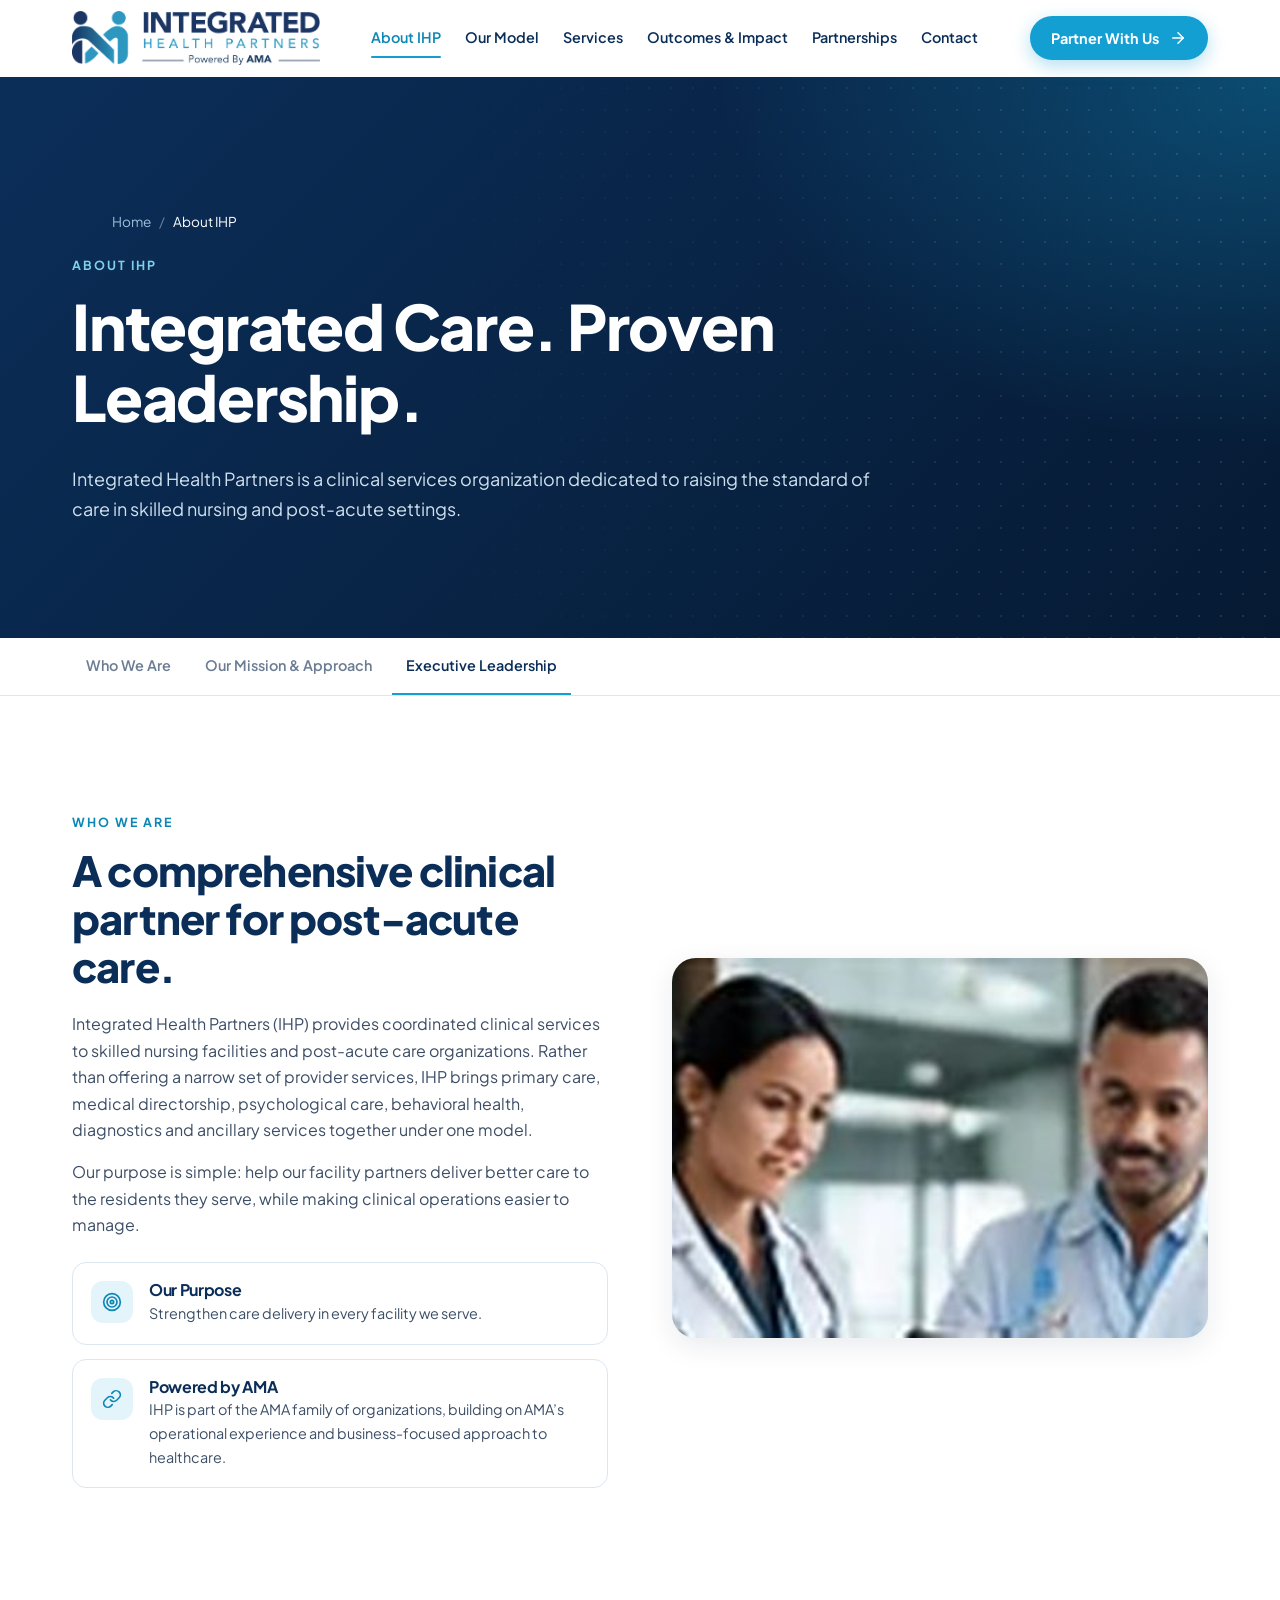
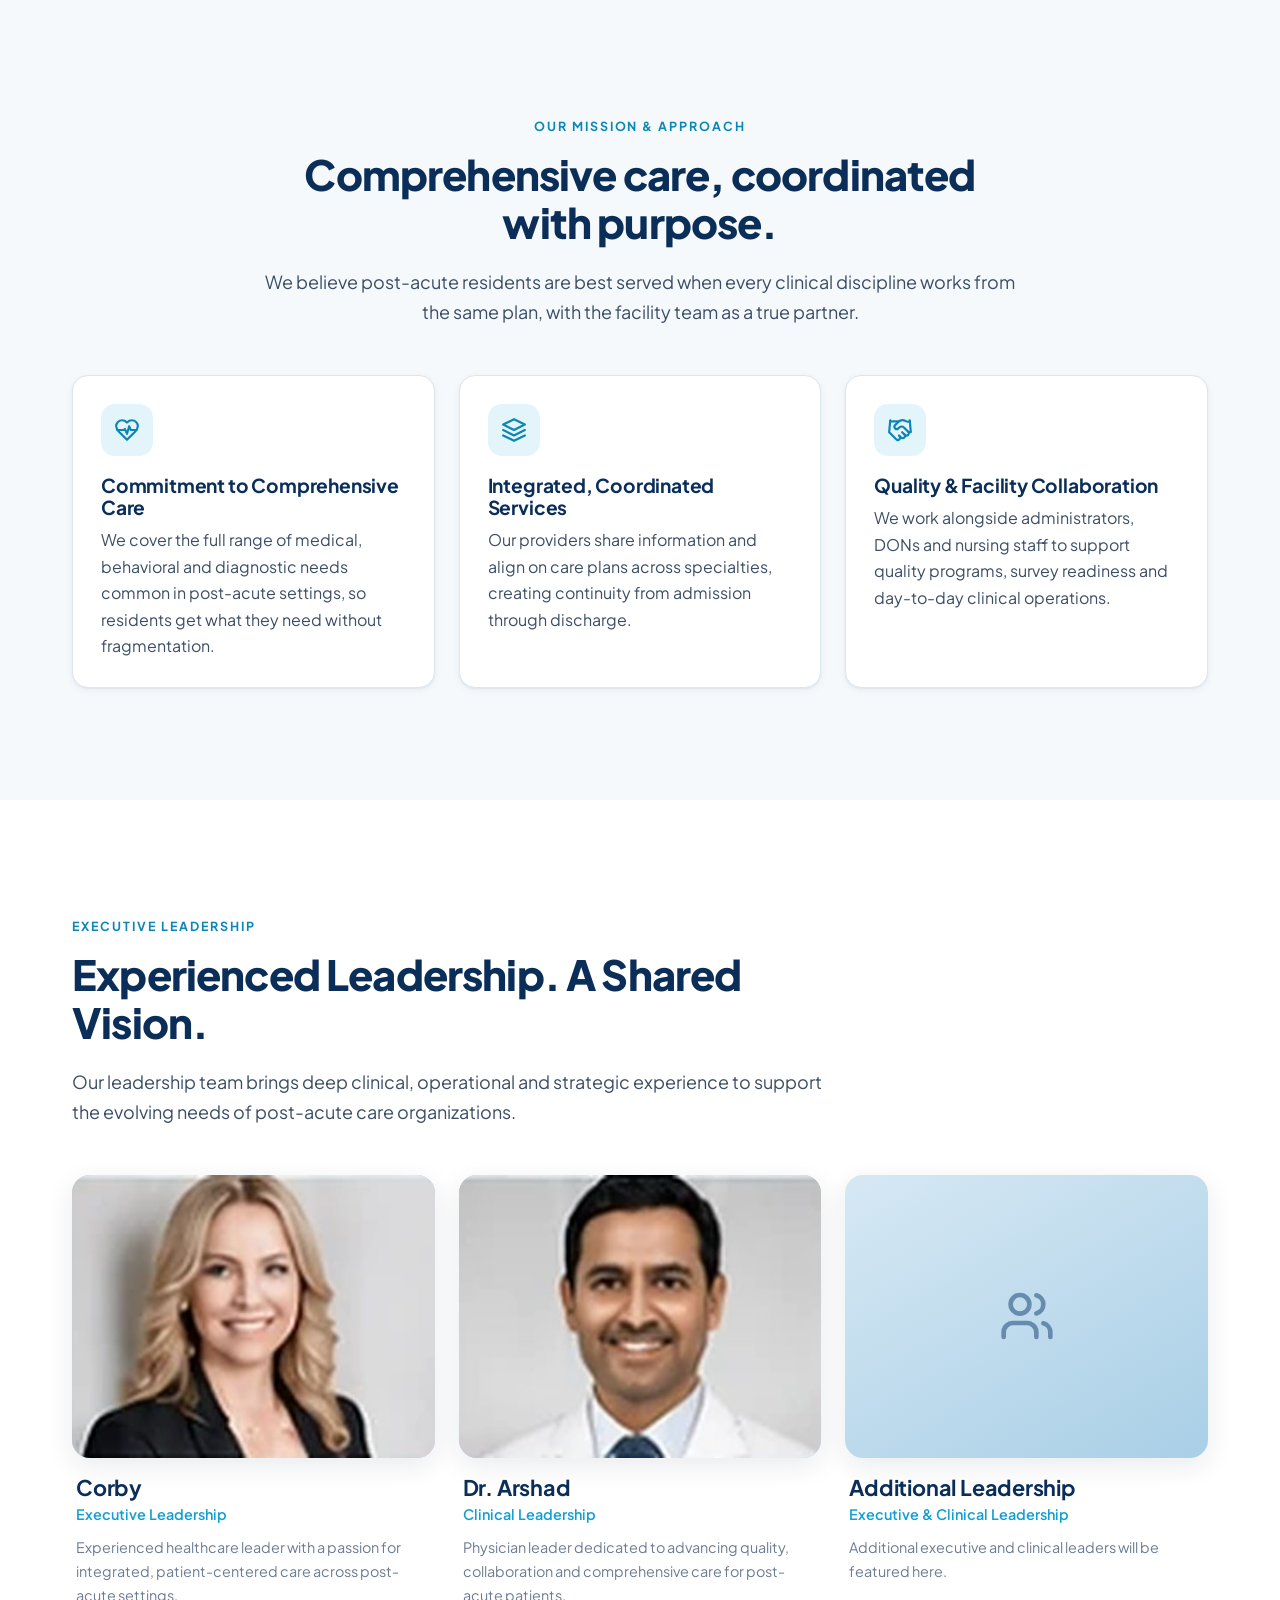
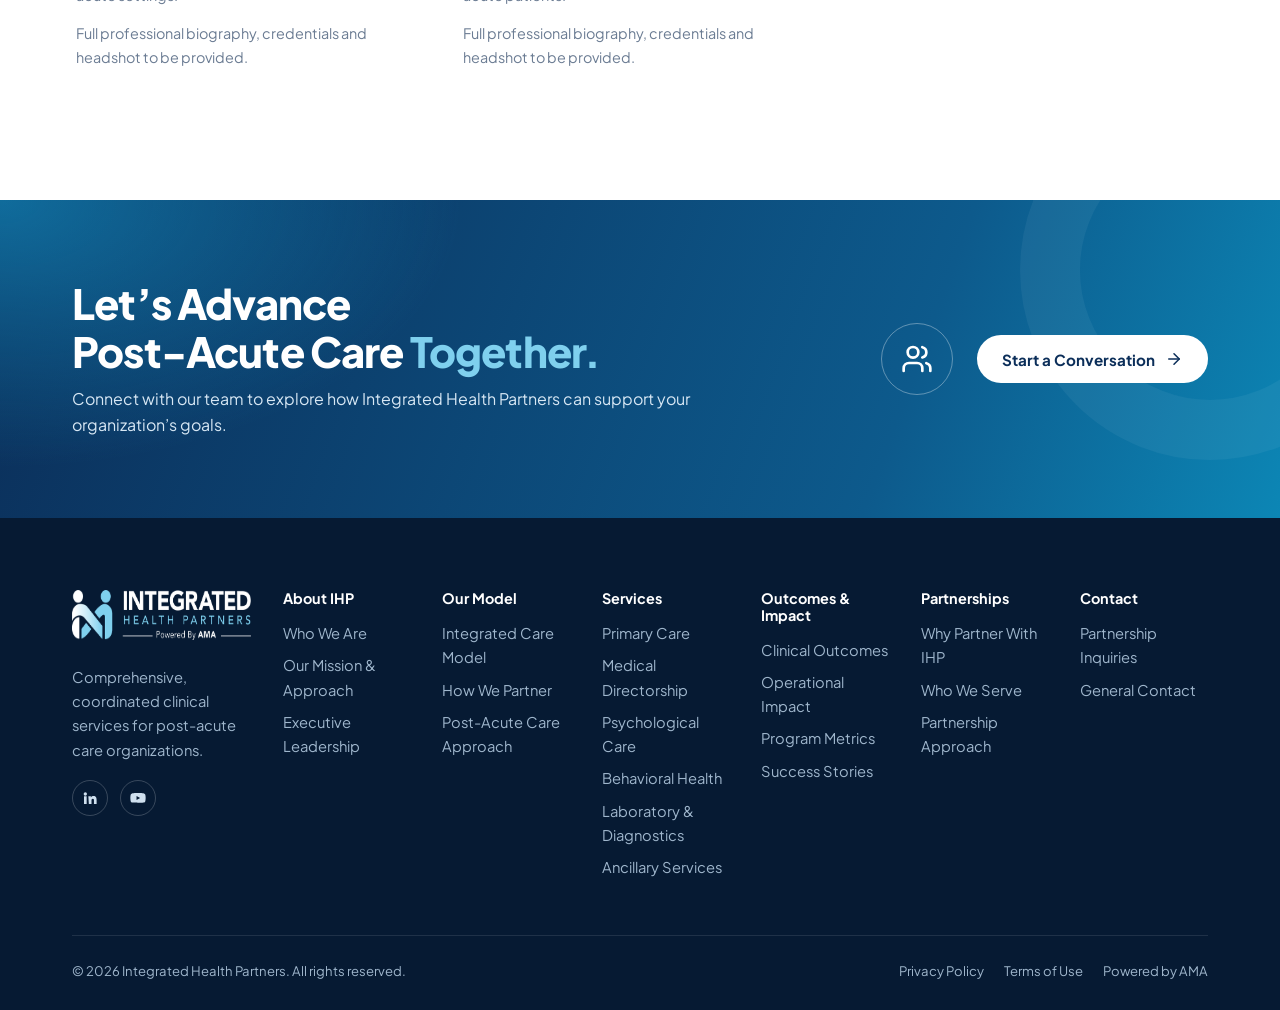
==== commit 499227d6: "Match homepage mockup and add IHP logo and photography - Use the official IHP logo (color in header," ====
--- a/about.html
+++ b/about.html
@@ -9,7 +9,8 @@
   <meta property="og:title" content="About IHP | Integrated Health Partners">
   <meta property="og:description" content="Learn about Integrated Health Partners, our mission and approach, our relationship with AMA, and our executive leadership.">
   <meta property="og:type" content="website">
-  <link rel="icon" href="assets/img/favicon.svg" type="image/svg+xml">
+  <link rel="icon" href="assets/img/favicon.png" type="image/png">
+  <link rel="apple-touch-icon" href="assets/img/apple-touch-icon.png">
   <link rel="preconnect" href="https://fonts.googleapis.com">
   <link rel="preconnect" href="https://fonts.gstatic.com" crossorigin>
   <link href="https://fonts.googleapis.com/css2?family=Plus+Jakarta+Sans:ital,wght@0,400;0,500;0,600;0,700;0,800;1,400&amp;display=swap" rel="stylesheet">
@@ -19,10 +20,10 @@
 <a class="skip-link" href="#main">Skip to content</a>
 <header class="site-header">
   <div class="container header-inner">
-    <a class="brand" href="index.html" aria-label="Integrated Health Partners home"><svg class="brand-mark" viewBox="0 0 48 48" aria-hidden="true"><circle cx="14" cy="9" r="5.5" fill="#0b2e59"/><circle cx="34" cy="9" r="5.5" fill="#149fd3"/><path d="M6.5 44V22.5a7.5 7.5 0 0 1 15 0v3.2l2.5 2.5V39l-8.5-8.5V44z" fill="#0b2e59"/><path d="M41.5 44V22.5a7.5 7.5 0 0 0-15 0v3.2L24 28.2V39l8.5-8.5V44z" fill="#149fd3"/></svg><span class="brand-text"><span class="brand-name">INTEGRATED</span><span class="brand-sub">HEALTH PARTNERS</span><span class="brand-powered">Powered by <b>AMA</b></span></span></a>
+    <a class="brand" href="index.html"><img src="assets/img/ihp-logo.png" width="248" height="54" alt="Integrated Health Partners, Powered by AMA"></a>
     <nav class="primary-nav" id="primary-nav" aria-label="Primary">
       <ul>
-        <li class="has-dropdown"><a class="nav-link" href="about.html" aria-current="page">About IHP<svg viewBox="0 0 24 24" fill="none" stroke="currentColor" stroke-width="2" stroke-linecap="round" stroke-linejoin="round" aria-hidden="true"><path d="m6 9 6 6 6-6"/></svg></a><ul class="dropdown"><li><a href="about.html#who-we-are">Who We Are</a></li><li><a href="about.html#mission">Our Mission &amp; Approach</a></li><li><a href="about.html#leadership">Executive Leadership</a></li></ul></li><li class="has-dropdown"><a class="nav-link" href="our-model.html">Our Model<svg viewBox="0 0 24 24" fill="none" stroke="currentColor" stroke-width="2" stroke-linecap="round" stroke-linejoin="round" aria-hidden="true"><path d="m6 9 6 6 6-6"/></svg></a><ul class="dropdown"><li><a href="our-model.html#integrated-care-model">Integrated Care Model</a></li><li><a href="our-model.html#how-we-partner">How We Partner</a></li><li><a href="our-model.html#post-acute-approach">Post-Acute Care Approach</a></li></ul></li><li class="has-dropdown"><a class="nav-link" href="services.html">Services<svg viewBox="0 0 24 24" fill="none" stroke="currentColor" stroke-width="2" stroke-linecap="round" stroke-linejoin="round" aria-hidden="true"><path d="m6 9 6 6 6-6"/></svg></a><ul class="dropdown"><li><a href="services.html#primary-care">Primary Care</a></li><li><a href="services.html#medical-directorship">Medical Directorship</a></li><li><a href="services.html#psychological-care">Psychological Care</a></li><li><a href="services.html#behavioral-health">Behavioral Health</a></li><li><a href="services.html#lab-diagnostics">Laboratory &amp; Diagnostics</a></li><li><a href="services.html#ancillary-services">Ancillary Services</a></li></ul></li><li class="has-dropdown"><a class="nav-link" href="outcomes.html">Outcomes &amp; Impact<svg viewBox="0 0 24 24" fill="none" stroke="currentColor" stroke-width="2" stroke-linecap="round" stroke-linejoin="round" aria-hidden="true"><path d="m6 9 6 6 6-6"/></svg></a><ul class="dropdown"><li><a href="outcomes.html#clinical-outcomes">Clinical Outcomes</a></li><li><a href="outcomes.html#operational-impact">Operational Impact</a></li><li><a href="outcomes.html#program-metrics">Program Metrics</a></li><li><a href="outcomes.html#success-stories">Success Stories</a></li></ul></li><li class="has-dropdown"><a class="nav-link" href="partnerships.html">Partnerships<svg viewBox="0 0 24 24" fill="none" stroke="currentColor" stroke-width="2" stroke-linecap="round" stroke-linejoin="round" aria-hidden="true"><path d="m6 9 6 6 6-6"/></svg></a><ul class="dropdown"><li><a href="partnerships.html#why-partner">Why Partner With IHP</a></li><li><a href="partnerships.html#who-we-serve">Who We Serve</a></li><li><a href="partnerships.html#partnership-approach">Partnership Approach</a></li></ul></li><li class="has-dropdown"><a class="nav-link" href="contact.html">Contact<svg viewBox="0 0 24 24" fill="none" stroke="currentColor" stroke-width="2" stroke-linecap="round" stroke-linejoin="round" aria-hidden="true"><path d="m6 9 6 6 6-6"/></svg></a><ul class="dropdown"><li><a href="contact.html#partnership-inquiries">Partnership Inquiries</a></li><li><a href="contact.html#general-contact">General Contact</a></li></ul></li>
+        <li class="has-dropdown"><a class="nav-link" href="about.html" aria-current="page">About IHP</a><ul class="dropdown"><li><a href="about.html#who-we-are">Who We Are</a></li><li><a href="about.html#mission">Our Mission &amp; Approach</a></li><li><a href="about.html#leadership">Executive Leadership</a></li></ul></li><li class="has-dropdown"><a class="nav-link" href="our-model.html">Our Model</a><ul class="dropdown"><li><a href="our-model.html#integrated-care-model">Integrated Care Model</a></li><li><a href="our-model.html#how-we-partner">How We Partner</a></li><li><a href="our-model.html#post-acute-approach">Post-Acute Care Approach</a></li></ul></li><li class="has-dropdown"><a class="nav-link" href="services.html">Services</a><ul class="dropdown"><li><a href="services.html#primary-care">Primary Care</a></li><li><a href="services.html#medical-directorship">Medical Directorship</a></li><li><a href="services.html#psychological-care">Psychological Care</a></li><li><a href="services.html#behavioral-health">Behavioral Health</a></li><li><a href="services.html#lab-diagnostics">Laboratory &amp; Diagnostics</a></li><li><a href="services.html#ancillary-services">Ancillary Services</a></li></ul></li><li class="has-dropdown"><a class="nav-link" href="outcomes.html">Outcomes &amp; Impact</a><ul class="dropdown"><li><a href="outcomes.html#clinical-outcomes">Clinical Outcomes</a></li><li><a href="outcomes.html#operational-impact">Operational Impact</a></li><li><a href="outcomes.html#program-metrics">Program Metrics</a></li><li><a href="outcomes.html#success-stories">Success Stories</a></li></ul></li><li class="has-dropdown"><a class="nav-link" href="partnerships.html">Partnerships</a><ul class="dropdown"><li><a href="partnerships.html#why-partner">Why Partner With IHP</a></li><li><a href="partnerships.html#who-we-serve">Who We Serve</a></li><li><a href="partnerships.html#partnership-approach">Partnership Approach</a></li></ul></li><li class="has-dropdown"><a class="nav-link" href="contact.html">Contact</a><ul class="dropdown"><li><a href="contact.html#partnership-inquiries">Partnership Inquiries</a></li><li><a href="contact.html#general-contact">General Contact</a></li></ul></li>
       </ul>
       <div class="mobile-cta"><a class="btn btn--primary" href="contact.html#partnership-inquiries">Partner With Us <svg viewBox="0 0 24 24" fill="none" stroke="currentColor" stroke-width="2" stroke-linecap="round" stroke-linejoin="round" aria-hidden="true"><path d="M5 12h14"/><path d="m12 5 7 7-7 7"/></svg></a></div>
     </nav>
@@ -56,7 +57,7 @@
         <div class="mini-card"><span class="ic"><svg viewBox="0 0 24 24" fill="none" stroke="currentColor" stroke-width="2" stroke-linecap="round" stroke-linejoin="round" aria-hidden="true"><path d="M10 13a5 5 0 0 0 7.54.54l3-3a5 5 0 0 0-7.07-7.07l-1.72 1.71"/><path d="M14 11a5 5 0 0 0-7.54-.54l-3 3a5 5 0 0 0 7.07 7.07l1.71-1.71"/></svg></span><div><h4>Powered by AMA</h4><p>IHP is part of the AMA family of organizations, building on AMA’s operational experience and business-focused approach to healthcare.</p></div></div>
       </div>
     </div>
-    <div class="feature-media reveal reveal-d2"><div class="ph " role="img" aria-label="Photo placeholder: IHP clinical team"><span class="ph__icon"><svg viewBox="0 0 24 24" fill="none" stroke="currentColor" stroke-width="2" stroke-linecap="round" stroke-linejoin="round" aria-hidden="true"><path d="M16 21v-2a4 4 0 0 0-4-4H6a4 4 0 0 0-4 4v2"/><circle cx="9" cy="7" r="4"/><path d="M22 21v-2a4 4 0 0 0-3-3.87"/><path d="M16 3.13a4 4 0 0 1 0 7.75"/></svg></span><span class="ph__label"><svg viewBox="0 0 24 24" fill="none" stroke="currentColor" stroke-width="2" stroke-linecap="round" stroke-linejoin="round" aria-hidden="true"><rect width="18" height="18" x="3" y="3" rx="2"/><circle cx="9" cy="9" r="2"/><path d="m21 15-3.09-3.09a2 2 0 0 0-2.82 0L6 21"/></svg>Photo: IHP clinical team</span></div></div>
+    <div class="feature-media reveal reveal-d2"><div class="photo-frame "><img class="photo" src="assets/img/photos/step-integrate.jpg" alt="IHP clinical team" loading="lazy"></div></div>
   </div>
 </section>
 
@@ -84,7 +85,7 @@
     </div>
     <div class="grid grid-3">
       <article class="leader reveal reveal-d1">
-        <div class="avatar" role="img" aria-label="Headshot placeholder for Corby"><span>C</span><small>Headshot coming soon</small></div>
+        <div class="leader-photo"><img src="assets/img/photos/leader-corby.jpg" alt="Headshot of Corby" loading="lazy"></div>
         <div class="leader-body">
           <h3>Corby</h3>
           <span class="leader-role">Executive Leadership</span>
@@ -93,7 +94,7 @@
         </div>
       </article>
       <article class="leader reveal reveal-d2">
-        <div class="avatar" role="img" aria-label="Headshot placeholder for Dr. Arshad"><span>A</span><small>Headshot coming soon</small></div>
+        <div class="leader-photo"><img src="assets/img/photos/leader-arshad.jpg" alt="Headshot of Dr. Arshad" loading="lazy"></div>
         <div class="leader-body">
           <h3>Dr. Arshad</h3>
           <span class="leader-role">Clinical Leadership</span>
@@ -102,7 +103,7 @@
         </div>
       </article>
       <article class="leader reveal reveal-d3">
-        <div class="avatar" role="img" aria-label="Placeholder for additional leadership"><span>+</span><small>To be announced</small></div>
+        <div class="leader-photo leader-photo--tbd"><span><svg viewBox="0 0 24 24" fill="none" stroke="currentColor" stroke-width="2" stroke-linecap="round" stroke-linejoin="round" aria-hidden="true"><path d="M16 21v-2a4 4 0 0 0-4-4H6a4 4 0 0 0-4 4v2"/><circle cx="9" cy="7" r="4"/><path d="M22 21v-2a4 4 0 0 0-3-3.87"/><path d="M16 3.13a4 4 0 0 1 0 7.75"/></svg></span></div>
         <div class="leader-body">
           <h3>Additional Leadership</h3>
           <span class="leader-role">Executive &amp; Clinical Leadership</span>
@@ -119,7 +120,7 @@
       <p>Connect with our team to explore how Integrated Health Partners can support your organization’s goals.</p>
     </div>
     <div class="cta-actions reveal reveal-d2">
-      <span class="cta-icon"><svg viewBox="0 0 24 24" fill="none" stroke="currentColor" stroke-width="2" stroke-linecap="round" stroke-linejoin="round" aria-hidden="true"><path d="m11 17 2 2a1 1 0 1 0 3-3"/><path d="m14 14 2.5 2.5a1 1 0 1 0 3-3l-3.88-3.88a3 3 0 0 0-4.24 0l-.88.88a1 1 0 1 1-3-3l2.81-2.81a5.79 5.79 0 0 1 7.06-.87l.47.28a2 2 0 0 0 1.42.25L21 4"/><path d="m21 3 1 11h-2"/><path d="M3 3 2 14l6.5 6.5a1 1 0 1 0 3-3"/><path d="M3 4h8"/></svg></span>
+      <span class="cta-icon"><svg viewBox="0 0 24 24" fill="none" stroke="currentColor" stroke-width="2" stroke-linecap="round" stroke-linejoin="round" aria-hidden="true"><path d="M16 21v-2a4 4 0 0 0-4-4H6a4 4 0 0 0-4 4v2"/><circle cx="9" cy="7" r="4"/><path d="M22 21v-2a4 4 0 0 0-3-3.87"/><path d="M16 3.13a4 4 0 0 1 0 7.75"/></svg></span>
       <a class="btn btn--white" href="contact.html#partnership-inquiries">Start a Conversation <svg viewBox="0 0 24 24" fill="none" stroke="currentColor" stroke-width="2" stroke-linecap="round" stroke-linejoin="round" aria-hidden="true"><path d="M5 12h14"/><path d="m12 5 7 7-7 7"/></svg></a>
     </div>
   </div>
@@ -129,8 +130,12 @@
   <div class="container">
     <div class="footer-grid">
       <div class="footer-about">
-        <a class="brand" href="index.html" aria-label="Integrated Health Partners home"><svg class="brand-mark" viewBox="0 0 48 48" aria-hidden="true"><circle cx="14" cy="9" r="5.5" fill="#0b2e59"/><circle cx="34" cy="9" r="5.5" fill="#149fd3"/><path d="M6.5 44V22.5a7.5 7.5 0 0 1 15 0v3.2l2.5 2.5V39l-8.5-8.5V44z" fill="#0b2e59"/><path d="M41.5 44V22.5a7.5 7.5 0 0 0-15 0v3.2L24 28.2V39l8.5-8.5V44z" fill="#149fd3"/></svg><span class="brand-text"><span class="brand-name">INTEGRATED</span><span class="brand-sub">HEALTH PARTNERS</span><span class="brand-powered">Powered by <b>AMA</b></span></span></a>
+        <a class="brand" href="index.html"><img src="assets/img/ihp-logo-white.png" width="248" height="54" alt="Integrated Health Partners, Powered by AMA"></a>
         <p>Comprehensive, coordinated clinical services for post-acute care organizations.</p>
+        <div class="socials">
+          <a href="#" aria-label="LinkedIn"><svg viewBox="0 0 24 24" aria-hidden="true"><path fill="currentColor" d="M4.98 3.5a2.5 2.5 0 1 1 0 5 2.5 2.5 0 0 1 0-5zM3 9.5h4V21H3zM9.5 9.5h3.8v1.6h.05c.53-1 1.84-2.05 3.78-2.05 4.04 0 4.79 2.66 4.79 6.12V21h-4v-5.1c0-1.22-.02-2.78-1.7-2.78-1.7 0-1.96 1.33-1.96 2.7V21h-4z"/></svg></a>
+          <a href="#" aria-label="YouTube"><svg viewBox="0 0 24 24" aria-hidden="true"><path fill="currentColor" d="M23 7.2a3 3 0 0 0-2.1-2.1C19 4.6 12 4.6 12 4.6s-7 0-8.9.5A3 3 0 0 0 1 7.2 31 31 0 0 0 .5 12a31 31 0 0 0 .5 4.8 3 3 0 0 0 2.1 2.1c1.9.5 8.9.5 8.9.5s7 0 8.9-.5a3 3 0 0 0 2.1-2.1 31 31 0 0 0 .5-4.8 31 31 0 0 0-.5-4.8zM9.8 15.1V8.9l5.4 3.1z"/></svg></a>
+        </div>
       </div>
       <div class="footer-col"><h4>About IHP</h4><ul><li><a href="about.html#who-we-are">Who We Are</a></li><li><a href="about.html#mission">Our Mission &amp; Approach</a></li><li><a href="about.html#leadership">Executive Leadership</a></li></ul></div><div class="footer-col"><h4>Our Model</h4><ul><li><a href="our-model.html#integrated-care-model">Integrated Care Model</a></li><li><a href="our-model.html#how-we-partner">How We Partner</a></li><li><a href="our-model.html#post-acute-approach">Post-Acute Care Approach</a></li></ul></div><div class="footer-col"><h4>Services</h4><ul><li><a href="services.html#primary-care">Primary Care</a></li><li><a href="services.html#medical-directorship">Medical Directorship</a></li><li><a href="services.html#psychological-care">Psychological Care</a></li><li><a href="services.html#behavioral-health">Behavioral Health</a></li><li><a href="services.html#lab-diagnostics">Laboratory &amp; Diagnostics</a></li><li><a href="services.html#ancillary-services">Ancillary Services</a></li></ul></div><div class="footer-col"><h4>Outcomes &amp; Impact</h4><ul><li><a href="outcomes.html#clinical-outcomes">Clinical Outcomes</a></li><li><a href="outcomes.html#operational-impact">Operational Impact</a></li><li><a href="outcomes.html#program-metrics">Program Metrics</a></li><li><a href="outcomes.html#success-stories">Success Stories</a></li></ul></div><div class="footer-col"><h4>Partnerships</h4><ul><li><a href="partnerships.html#why-partner">Why Partner With IHP</a></li><li><a href="partnerships.html#who-we-serve">Who We Serve</a></li><li><a href="partnerships.html#partnership-approach">Partnership Approach</a></li></ul></div><div class="footer-col"><h4>Contact</h4><ul><li><a href="contact.html#partnership-inquiries">Partnership Inquiries</a></li><li><a href="contact.html#general-contact">General Contact</a></li></ul></div>
     </div>
--- a/assets/css/styles.css
+++ b/assets/css/styles.css
@@ -121,14 +121,8 @@
 .site-header.is-scrolled { border-color: var(--line); box-shadow: var(--shadow-sm); }
 .header-inner { display: flex; align-items: center; justify-content: space-between; height: var(--header-h); gap: 24px; }
 
-.brand { display: inline-flex; align-items: center; gap: 10px; color: var(--navy-800); flex-shrink: 0; }
-.brand:hover { color: var(--navy-800); }
-.brand-mark { width: 44px; height: 44px; }
-.brand-text { display: flex; flex-direction: column; line-height: 1; }
-.brand-name { font-weight: 800; font-size: 1.12rem; letter-spacing: .02em; }
-.brand-sub { font-weight: 700; font-size: .62rem; letter-spacing: .26em; color: var(--teal-600); margin-top: 4px; }
-.brand-powered { font-size: .58rem; font-style: italic; color: var(--muted); margin-top: 4px; letter-spacing: .02em; }
-.brand-powered b { font-style: normal; color: var(--navy-800); }
+.brand { display: inline-flex; align-items: center; flex-shrink: 0; }
+.brand img { height: 54px; width: auto; }
 
 .primary-nav > ul { display: flex; align-items: center; gap: 0; list-style: none; }
 .primary-nav li { position: relative; }
@@ -191,37 +185,34 @@
 /* Hero -------------------------------------------------------------------- */
 .hero {
   position: relative; overflow: hidden;
-  background: linear-gradient(100deg, #f3f8fc 0%, #eef6fb 45%, #e4f1f9 100%);
-}
-.hero-grid { display: grid; grid-template-columns: 1fr 1.05fr; gap: 48px; align-items: center; min-height: min(640px, 82vh); padding-block: 56px; }
-.hero h1 { margin-bottom: 20px; }
-.hero .lead { margin-bottom: 32px; font-size: 1.15rem; }
-.hero-media { position: relative; }
-.hero-media .ph { min-height: 480px; border-radius: 28px; box-shadow: var(--shadow-lg); }
+  background: linear-gradient(100deg, #f4f9fd 0%, #eef6fb 50%, #e3f0f8 100%);
+}
+.hero-photo { position: absolute; top: 0; right: 0; bottom: 0; width: 60%; }
+.hero-photo img { width: 100%; height: 100%; object-fit: cover; object-position: 40% 30%; }
+.hero-photo::before {
+  content: ""; position: absolute; inset: 0; z-index: 1;
+  background: linear-gradient(90deg, #f1f8fc 0%, rgba(241,248,252,.85) 12%, rgba(241,248,252,0) 38%),
+              linear-gradient(0deg, rgba(8,34,63,.45) 0%, rgba(8,34,63,0) 35%);
+}
+.hero-grid { position: relative; z-index: 2; display: flex; align-items: center; min-height: min(620px, 80vh); padding-block: 64px; }
+.hero-copy { max-width: 500px; }
+.hero h1 { margin-bottom: 20px; font-size: clamp(2.4rem, 5vw, 3.75rem); }
+.hero .lead { margin-bottom: 32px; font-size: 1.1rem; }
 .hero-badge {
-  position: absolute; left: -28px; bottom: 36px;
-  display: flex; align-items: center; gap: 14px;
-  padding: 14px 20px 14px 14px; background: #fff; border-radius: 18px; box-shadow: var(--shadow-lg);
-  color: var(--navy-800);
-}
-.hero-badge:hover { color: var(--navy-800); transform: translateY(-2px); }
-.hero-badge { transition: transform .2s ease; }
+  position: absolute; right: var(--gutter); bottom: 40px;
+  display: flex; align-items: center; gap: 16px; color: #fff;
+}
+.hero-badge:hover { color: #fff; }
 .play {
-  width: 52px; height: 52px; border-radius: 50%; display: grid; place-items: center;
-  background: var(--teal-500); color: #fff; box-shadow: 0 0 0 8px rgba(20,159,211,.15);
-}
-.play svg { width: 20px; height: 20px; margin-left: 3px; color: #fff; }
+  width: 64px; height: 64px; border-radius: 50%; display: grid; place-items: center; flex-shrink: 0;
+  background: var(--teal-500); box-shadow: 0 0 0 8px rgba(255,255,255,.85), 0 10px 30px rgba(8,34,63,.35);
+  transition: transform .25s ease;
+}
+.hero-badge:hover .play { transform: scale(1.08); }
+.play svg { width: 24px; height: 24px; margin-left: 4px; color: #fff; }
 .play svg path { fill: #fff; }
-.hero-badge strong { display: block; font-size: .95rem; line-height: 1.25; }
-.hero-badge span { font-size: .8rem; color: var(--muted); }
-.hero-float {
-  position: absolute; right: -16px; top: 40px;
-  display: flex; align-items: center; gap: 12px;
-  padding: 12px 16px; background: #fff; border-radius: 14px; box-shadow: var(--shadow);
-  font-size: .85rem; font-weight: 600; color: var(--navy-800);
-}
-.hero-float .ic { width: 36px; height: 36px; border-radius: 10px; display: grid; place-items: center; background: var(--teal-100); color: var(--teal-600); }
-.hero-float .ic svg { width: 18px; height: 18px; }
+.hero-badge strong { display: block; font-size: 1rem; line-height: 1.3; text-shadow: 0 1px 8px rgba(0,0,0,.35); }
+.hero-badge span span { font-size: .82rem; opacity: .85; }
 
 /* Page hero (inner pages) */
 .page-hero {
@@ -283,128 +274,149 @@
 .powered-chip { display: inline-flex; align-items: center; gap: 10px; padding: 8px 16px 8px 8px; border-radius: 999px; background: var(--teal-50); border: 1px solid #cbe7f4; font-weight: 600; color: var(--navy-800); font-size: .9rem; margin-top: 8px; }
 .powered-chip span { display: grid; place-items: center; width: 30px; height: 30px; border-radius: 50%; background: var(--navy-800); color: #fff; font-size: .7rem; font-weight: 800; letter-spacing: .04em; }
 
+/* Photos ----------------------------------------------------------------- */
+.photo-frame { position: relative; overflow: hidden; border-radius: var(--radius); background: #dbe9f3; }
+.photo-frame img, img.photo { width: 100%; height: 100%; object-fit: cover; }
+
 /* Services carousel ------------------------------------------------------- */
-.services-band { display: grid; grid-template-columns: 340px 1fr; gap: 40px; align-items: center; }
+.services-section { background: linear-gradient(180deg, #f6fafd, #eef5fa); position: relative; }
+.services-band { position: relative; display: grid; grid-template-columns: 330px 1fr; gap: 40px; align-items: center; }
 .carousel { position: relative; min-width: 0; }
-.services-band > *, .hero-grid > *, .intro-grid > *, .difference-grid > *, .impact-grid > *, .leaders-grid > *, .feature-row > *, .contact-grid > *, .chart-grid > * { min-width: 0; }
+.services-band > *, .hero-grid > *, .intro-grid > *, .impact-grid > *, .leaders-grid > *, .feature-row > *, .contact-grid > *, .chart-grid > * { min-width: 0; }
 .carousel-track {
-  display: grid; grid-auto-flow: column; grid-auto-columns: minmax(240px, calc((100% - 48px) / 3));
-  gap: 24px; overflow-x: auto; scroll-snap-type: x mandatory; scroll-behavior: smooth;
-  padding: 8px 4px 24px; scrollbar-width: none;
+  display: grid; grid-auto-flow: column; grid-auto-columns: 196px;
+  gap: 18px; overflow-x: auto; scroll-snap-type: x mandatory; scroll-behavior: smooth;
+  padding: 26px 6px 22px; scrollbar-width: none;
 }
 .carousel-track::-webkit-scrollbar { display: none; }
 .carousel-track > * { scroll-snap-align: start; }
 .carousel-btn {
-  position: absolute; top: calc(50% - 22px); z-index: 2;
+  position: absolute; top: calc(50% - 22px); z-index: 3;
   width: 44px; height: 44px; border-radius: 50%; border: 1px solid var(--line); background: #fff;
   display: grid; place-items: center; color: var(--navy-800); cursor: pointer; box-shadow: var(--shadow);
   transition: background .2s ease, color .2s ease, opacity .2s ease;
 }
 .carousel-btn:hover { background: var(--navy-800); color: #fff; }
-.carousel-btn:disabled { opacity: 0; pointer-events: none; }
+.carousel-btn:disabled { opacity: .35; pointer-events: none; }
 .carousel-btn svg { width: 20px; height: 20px; }
-.carousel-btn--prev { left: -18px; }
-.carousel-btn--next { right: -18px; }
+.services-band > .carousel-btn--prev { left: calc(var(--gutter) * -1 - 6px); }
+.services-band > .carousel-btn--next { right: calc(var(--gutter) * -1 - 6px); }
 .service-card {
-  display: flex; flex-direction: column; overflow: hidden;
-  background: #fff; border: 1px solid var(--line); border-radius: 20px; box-shadow: var(--shadow-sm);
-  color: var(--text); transition: transform .25s ease, box-shadow .25s ease, border-color .25s ease;
-}
-.service-card:hover { transform: translateY(-6px); box-shadow: var(--shadow-lg); border-color: var(--teal-500); color: var(--text); }
-.service-card .ph { min-height: 150px; border-radius: 0; }
-.service-card .ph__icon { width: 22%; }
-.service-card__body { padding: 22px 22px 24px; position: relative; }
-.service-card__icon { position: absolute; top: -26px; left: 22px; width: 52px; height: 52px; border-radius: 14px; background: #fff; box-shadow: var(--shadow); display: grid; place-items: center; color: var(--teal-600); }
-.service-card__icon svg { width: 26px; height: 26px; }
-.service-card h3 { margin-top: 26px; display: flex; align-items: center; gap: 8px; font-size: 1.08rem; }
-.service-card h3 svg { width: 16px; height: 16px; color: var(--teal-500); transition: transform .2s ease; }
+  position: relative; display: flex; flex-direction: column;
+  padding: 18px 16px 20px; background: rgba(255,255,255,.85); border: 1.5px solid #e6eef5; border-radius: 18px;
+  box-shadow: var(--shadow-sm); color: var(--text);
+  transition: transform .25s ease, box-shadow .25s ease, border-color .25s ease, background .25s ease;
+}
+.service-card:hover, .service-card.is-featured { background: #fff; border-color: #7cc8e6; box-shadow: var(--shadow); color: var(--text); }
+.service-card:hover { transform: translateY(-6px); }
+.service-card__icon { width: 40px; height: 40px; display: grid; place-items: center; color: var(--teal-500); margin-bottom: 12px; transition: all .25s ease; }
+.service-card__icon svg { width: 30px; height: 30px; stroke-width: 1.7; }
+.service-card.is-featured .service-card__icon { position: absolute; top: -24px; left: 10px; width: 56px; height: 56px; border-radius: 50%; background: #fff; border: 1.5px solid #7cc8e6; box-shadow: var(--shadow); }
+.service-card.is-featured .service-card__photo { margin-top: 30px; }
+.service-card__photo { width: 100%; height: 108px; object-fit: cover; border-radius: 12px; }
+.service-card h3 { margin: 14px 0 8px; display: flex; align-items: center; gap: 8px; font-size: 1rem; }
+.service-card h3 svg { width: 16px; height: 16px; flex-shrink: 0; color: var(--teal-500); transition: transform .2s ease; }
 .service-card:hover h3 svg { transform: translateX(4px); }
-.service-card p { font-size: .92rem; margin: 0; }
+.service-card p { font-size: .84rem; line-height: 1.55; margin: 0; color: var(--muted); }
 
 /* Difference / orbit ------------------------------------------------------ */
-.difference { background: linear-gradient(180deg, #fff, var(--bg)); }
-.difference-grid { display: grid; grid-template-columns: 1.05fr 1fr; gap: 64px; align-items: center; }
-.orbit { position: relative; width: 100%; max-width: 520px; aspect-ratio: 1; margin: 0 auto; }
-.orbit-ring { position: absolute; inset: 14%; border-radius: 50%; border: 2px dashed #bcd8ea; animation: spin 80s linear infinite; }
-.orbit-ring--outer { inset: 2%; border: 1px solid #dbeaf4; border-style: solid; animation: none; }
-@keyframes spin { to { transform: rotate(360deg); } }
+.difference { display: grid; grid-template-columns: 1fr 1fr; min-height: 620px; background: #fff; }
+.difference-media {
+  position: relative; display: grid; place-items: center; padding: 48px 24px;
+  background: url("../img/photos/bg-interior-blur.jpg") center / cover no-repeat;
+}
+.difference-media::after { content: ""; position: absolute; inset: 0; background: linear-gradient(90deg, rgba(255,255,255,.05) 60%, #fff 100%); }
+.difference-copy { align-self: center; padding: 64px max(var(--gutter), calc((100vw - var(--container)) / 2 + var(--gutter))) 64px 48px; max-width: 680px; }
+.orbit { position: relative; z-index: 1; width: 100%; max-width: 500px; aspect-ratio: 1; }
+.orbit-ring { position: absolute; inset: 14%; border-radius: 50%; border: 1.5px solid rgba(255,255,255,.75); box-shadow: 0 0 40px rgba(255,255,255,.35) inset; }
 .orbit-core {
-  position: absolute; inset: 32%; border-radius: 50%;
-  background: radial-gradient(circle at 30% 25%, #1b5490, var(--navy-800) 60%, var(--navy-900));
+  position: absolute; inset: 31%; border-radius: 50%;
+  background: radial-gradient(circle at 35% 25%, #1d5a96, var(--navy-800) 58%, var(--navy-900));
   display: flex; flex-direction: column; align-items: center; justify-content: center; text-align: center;
-  color: #fff; box-shadow: 0 0 0 12px rgba(20,159,211,.12), var(--shadow-lg);
-}
-.orbit-core svg { width: 42%; height: auto; margin-bottom: 6px; }
-.orbit-core strong { font-size: clamp(.7rem, 1.6vw, .95rem); letter-spacing: .06em; }
-.orbit-core span { font-size: clamp(.5rem, 1vw, .62rem); letter-spacing: .2em; color: var(--teal-300); font-weight: 700; }
+  color: #fff; box-shadow: 0 0 0 6px rgba(255,255,255,.55), 0 0 0 14px rgba(20,159,211,.18), var(--shadow-lg);
+}
+.orbit-core img { width: 34%; height: auto; margin-bottom: 8px; }
+.orbit-core strong { font-size: clamp(.72rem, 1.5vw, 1rem); letter-spacing: .04em; font-weight: 800; }
+.orbit-core span { font-size: clamp(.42rem, .8vw, .56rem); letter-spacing: .28em; color: var(--teal-300); font-weight: 600; }
+.orbit-core em { font-size: clamp(.4rem, .75vw, .52rem); color: #cfe0ef; margin-top: 4px; padding-top: 4px; border-top: 1px solid rgba(255,255,255,.3); }
+.orbit-core em b { font-style: normal; color: #fff; }
 .orbit-node {
-  position: absolute; width: 25%; aspect-ratio: 1; transform: translate(-50%, -50%);
-  border-radius: 50%; background: #fff; border: 1px solid var(--line); box-shadow: var(--shadow);
-  display: flex; flex-direction: column; align-items: center; justify-content: center; gap: 4px;
-  text-align: center; color: var(--navy-800); font-weight: 700; font-size: clamp(.62rem, 1.35vw, .82rem); line-height: 1.2;
-  padding: 8px; transition: transform .25s ease, border-color .25s ease, box-shadow .25s ease;
-}
-.orbit-node:hover { transform: translate(-50%, -50%) scale(1.08); border-color: var(--teal-500); box-shadow: var(--shadow-lg); color: var(--navy-800); }
-.orbit-node svg { width: 30%; height: auto; color: var(--teal-600); }
+  position: absolute; width: 26%; aspect-ratio: 1; transform: translate(-50%, -50%);
+  border-radius: 50%; background: rgba(255,255,255,.94); box-shadow: 0 0 0 6px rgba(255,255,255,.35), var(--shadow);
+  display: flex; flex-direction: column; align-items: center; justify-content: center; gap: 6px;
+  text-align: center; color: var(--navy-800); font-weight: 700; font-size: clamp(.6rem, 1.15vw, .8rem); line-height: 1.2;
+  padding: 10px; transition: transform .25s ease, box-shadow .25s ease;
+}
+.orbit-node:hover { transform: translate(-50%, -50%) scale(1.08); box-shadow: 0 0 0 6px rgba(20,159,211,.3), var(--shadow-lg); color: var(--navy-800); }
+.orbit-node svg { width: 32%; height: auto; color: var(--teal-500); stroke-width: 1.7; }
 
 /* Model steps ------------------------------------------------------------- */
-.steps { display: grid; grid-template-columns: repeat(3, 1fr); gap: 28px; position: relative; counter-reset: step; }
-.steps::before { content: ""; position: absolute; top: 52px; left: 12%; right: 12%; border-top: 2px dashed #bcd8ea; z-index: 0; }
-.step { position: relative; z-index: 1; background: #fff; border: 1px solid var(--line); border-radius: 20px; padding: 26px; box-shadow: var(--shadow-sm); transition: transform .25s ease, box-shadow .25s ease; }
-.step:hover { transform: translateY(-4px); box-shadow: var(--shadow); }
-.step-top { display: flex; align-items: center; gap: 16px; margin-bottom: 14px; }
-.step-num { width: 52px; height: 52px; border-radius: 50%; display: grid; place-items: center; background: var(--teal-50); border: 2px solid var(--teal-500); color: var(--teal-600); font-weight: 800; font-size: 1.05rem; }
-.step-top .ic { color: var(--teal-600); }
-.step-top .ic svg { width: 32px; height: 32px; }
-.step h3 { margin-bottom: 6px; }
-.step p { font-size: .94rem; }
-.step .ph { min-height: 150px; margin-top: 18px; }
-
-/* Stats ------------------------------------------------------------------- */
-.impact {
-  position: relative; overflow: hidden; color: #cfe0ef;
-  background: radial-gradient(70% 120% at 100% 100%, rgba(20,159,211,.35), transparent 60%), linear-gradient(120deg, var(--navy-900), var(--navy-800));
-}
+.model-section { background: linear-gradient(180deg, #f3f8fc, #fff); }
+.steps { display: grid; grid-template-columns: repeat(3, 1fr); gap: 32px; position: relative; }
+.steps::before { content: ""; position: absolute; top: 64px; left: 8%; right: 8%; border-top: 2px dashed #9fd3ea; z-index: 0; }
+.step { position: relative; z-index: 1; background: rgba(255,255,255,.95); border: 1px solid #e3edf5; border-radius: 22px; padding: 26px 22px 22px; box-shadow: var(--shadow); transition: transform .25s ease, box-shadow .25s ease; }
+.step:hover { transform: translateY(-4px); box-shadow: var(--shadow-lg); }
+.step-top { display: flex; align-items: flex-start; gap: 18px; margin-bottom: 8px; }
+.step-num { flex-shrink: 0; width: 64px; height: 64px; border-radius: 50%; display: grid; place-items: center; background: #fff; box-shadow: 0 0 0 6px var(--teal-50), var(--shadow); color: var(--teal-500); font-weight: 800; font-size: 1.4rem; }
+.step-top .ic { display: block; color: var(--teal-500); margin-bottom: 6px; }
+.step-top .ic svg { width: 34px; height: 34px; stroke-width: 1.6; }
+.step h3 { margin: 0; }
+.step p { font-size: .92rem; margin-left: 82px; color: var(--muted); }
+.step-media { position: relative; margin-top: 14px; }
+.step-media img { width: 100%; aspect-ratio: 16 / 8.5; object-fit: cover; border-radius: 14px; }
+.step-go { position: absolute; right: -10px; bottom: -12px; width: 44px; height: 44px; border-radius: 50%; display: grid; place-items: center; background: var(--teal-500); color: #fff; box-shadow: 0 0 0 5px #fff, var(--shadow); transition: transform .2s ease, background .2s ease; }
+.step-go:hover { background: var(--teal-600); color: #fff; transform: scale(1.08); }
+.step-go svg { width: 20px; height: 20px; }
+
+/* Impact ------------------------------------------------------------------ */
+.impact { position: relative; overflow: hidden; color: #cfe0ef; background: var(--navy-900); }
+.impact-photo { position: absolute; top: 0; right: 0; bottom: 0; width: 62%; background: url("../img/photos/bg-facility-blur.jpg") center / cover no-repeat; }
+.impact-photo::after { content: ""; position: absolute; inset: 0; background: linear-gradient(90deg, var(--navy-900) 0%, rgba(8,34,63,.75) 30%, rgba(8,34,63,.15) 75%); }
+.impact .container { position: relative; z-index: 1; }
 .impact h2 { color: #fff; }
-.impact .eyebrow { color: var(--teal-300); }
-.impact-grid { display: grid; grid-template-columns: 1fr 1.1fr; gap: 64px; align-items: center; }
-.stats { display: grid; grid-template-columns: repeat(2, 1fr); gap: 20px; }
-.stat { background: #fff; border-radius: 18px; padding: 24px; box-shadow: var(--shadow-lg); color: var(--text); display: flex; gap: 16px; align-items: flex-start; }
-.stat .ic { width: 44px; height: 44px; flex-shrink: 0; border-radius: 12px; background: var(--teal-100); color: var(--teal-600); display: grid; place-items: center; }
-.stat .ic svg { width: 22px; height: 22px; }
-.stat-num { font-size: 2.1rem; font-weight: 800; color: var(--navy-800); line-height: 1; letter-spacing: -.03em; }
-.stat-label { font-weight: 700; color: var(--navy-800); font-size: .92rem; margin-top: 6px; }
-.stat-note { font-size: .78rem; color: var(--muted); }
+.impact h2 .accent { color: var(--teal-300); }
+.impact .eyebrow { color: #cfe0ef; }
+.impact-grid { display: grid; grid-template-columns: 1fr 1.05fr; gap: 64px; align-items: center; }
+.stats { display: grid; grid-template-columns: repeat(2, 1fr); gap: 18px; }
+.stat { background: #fff; border-radius: 16px; padding: 22px; box-shadow: var(--shadow-lg); color: var(--text); display: flex; gap: 16px; align-items: center; }
+.stat .ic { flex-shrink: 0; color: var(--teal-500); display: grid; place-items: center; }
+.stat .ic svg { width: 38px; height: 38px; stroke-width: 1.6; }
+.stat-num { font-size: 2rem; font-weight: 800; color: var(--navy-800); line-height: 1; letter-spacing: -.03em; }
+.stat-label { font-weight: 700; color: var(--navy-800); font-size: .9rem; margin-top: 6px; line-height: 1.3; }
+.stat-note { font-size: .76rem; color: var(--muted); }
 .disclaimer { font-size: .8rem; color: var(--muted); font-style: italic; margin-top: 16px; }
-.impact .disclaimer { color: #8fb0cc; }
 
 /* Leadership -------------------------------------------------------------- */
-.leaders-grid { display: grid; grid-template-columns: 1fr 1.4fr; gap: 56px; align-items: center; }
-.leader-cards { display: grid; grid-template-columns: repeat(2, 1fr); gap: 24px; }
-.leader { background: #fff; border: 1px solid var(--line); border-radius: 20px; overflow: hidden; box-shadow: var(--shadow-sm); transition: transform .25s ease, box-shadow .25s ease; }
-.leader:hover { transform: translateY(-4px); box-shadow: var(--shadow); }
-.avatar {
-  aspect-ratio: 4 / 3.4; display: grid; place-items: center; position: relative;
-  background: radial-gradient(90% 90% at 70% 10%, rgba(127,208,238,.6), transparent 60%), linear-gradient(150deg, #d6e8f4, #a9cfe6);
-}
-.avatar span { width: 96px; height: 96px; border-radius: 50%; display: grid; place-items: center; background: #fff; color: var(--navy-800); font-size: 2rem; font-weight: 800; box-shadow: var(--shadow); }
-.avatar small { position: absolute; bottom: 12px; left: 12px; font-size: .7rem; font-weight: 600; padding: 4px 10px; border-radius: 999px; background: rgba(255,255,255,.85); color: var(--navy-700); }
-.leader-body { padding: 22px; }
-.leader-body h3 { margin-bottom: 2px; font-size: 1.2rem; }
-.leader-role { color: var(--teal-600); font-weight: 700; font-size: .85rem; margin-bottom: 12px; display: block; }
-.leader-body p { font-size: .92rem; }
+.leaders-section { background: linear-gradient(180deg, #fff, #f3f8fc); }
+.leaders-grid { display: grid; grid-template-columns: 1fr 1.2fr; gap: 56px; align-items: center; }
+.leader-carousel { padding: 0 30px; }
+.leader-track { grid-auto-columns: calc((100% - 24px) / 2); gap: 24px; padding: 8px 4px 16px; }
+.leader-carousel .carousel-btn--prev { left: -12px; }
+.leader-carousel .carousel-btn--next { right: -12px; }
+.leader { background: transparent; border-radius: 20px; transition: transform .25s ease; }
+.leader:hover { transform: translateY(-4px); }
+.leader-photo { aspect-ratio: 1 / .78; border-radius: 18px; overflow: hidden; background: #a9d5ee; box-shadow: var(--shadow); }
+.leader-photo img { width: 100%; height: 100%; object-fit: cover; object-position: center 25%; }
+.leader-photo--tbd { display: grid; place-items: center; background: linear-gradient(150deg, #d6e8f4, #a9cfe6); color: var(--navy-700); }
+.leader-photo--tbd svg { width: 56px; height: 56px; opacity: .5; }
+.leader-body { padding: 18px 4px 4px; }
+.leader-body h3 { margin-bottom: 2px; font-size: 1.35rem; }
+.leader-role { color: var(--teal-500); font-weight: 600; font-size: .9rem; margin-bottom: 10px; display: block; }
+.leader-body p { font-size: .9rem; color: var(--muted); }
 
 /* Testimonial ------------------------------------------------------------- */
-.testimonial-band { position: relative; background: var(--bg); }
-.testimonial-grid { display: grid; grid-template-columns: 1fr 1fr; align-items: stretch; min-height: 400px; }
-.testimonial { position: relative; display: flex; align-items: center; padding: 56px var(--gutter); }
-.quote-card { position: relative; background: #fff; border-radius: 22px; padding: 40px; box-shadow: var(--shadow-lg); max-width: 520px; margin-left: auto; }
+.testimonial-band { position: relative; overflow: hidden; min-height: 440px; display: flex; align-items: center; background: url("../img/photos/bg-facility-blur.jpg") left center / cover no-repeat; }
+.testimonial-band::before { content: ""; position: absolute; inset: 0; background: rgba(230,242,250,.35); }
+.testimonial-photo { position: absolute; top: 0; right: 0; bottom: 0; width: 62%; }
+.testimonial-photo img { width: 100%; height: 100%; object-fit: cover; object-position: center 40%; }
+.testimonial-photo::before { content: ""; position: absolute; inset: 0; background: linear-gradient(90deg, rgba(220,236,246,.9) 0%, rgba(220,236,246,0) 30%); }
+.testimonial-inner { position: relative; z-index: 1; padding-block: 64px; }
+.quote-card { position: relative; background: rgba(255,255,255,.96); border-radius: 22px; padding: 36px 40px; box-shadow: var(--shadow-lg); max-width: 500px; margin: 0; }
 .quote-mark { font-size: 4rem; line-height: .6; color: var(--teal-500); font-weight: 800; font-family: Georgia, serif; display: block; margin-bottom: 12px; }
-.quote-card blockquote { margin: 0 0 24px; font-size: 1.2rem; line-height: 1.55; color: var(--navy-800); font-weight: 500; }
+.quote-card blockquote { margin: 0 0 22px; font-size: 1.2rem; line-height: 1.55; color: var(--navy-800); font-weight: 500; }
 .quote-card cite { font-style: normal; display: block; }
 .quote-card cite strong { display: block; color: var(--navy-800); }
 .quote-card cite span { font-size: .88rem; color: var(--muted); }
-.testimonial-media .ph { height: 100%; min-height: 400px; border-radius: 0; }
 
 /* CTA band ---------------------------------------------------------------- */
 .cta-band {
@@ -427,6 +439,11 @@
 .site-footer .brand-sub { color: var(--teal-300); }
 .site-footer .brand-powered, .site-footer .brand-powered b { color: #9fb6cc; }
 .footer-about p { margin-top: 18px; max-width: 30ch; }
+.site-footer .brand img { height: 50px; }
+.socials { display: flex; gap: 12px; margin-top: 18px; }
+.socials a { width: 36px; height: 36px; border-radius: 50%; display: grid; place-items: center; border: 1px solid rgba(255,255,255,.2); color: #cfe0ef; }
+.socials a:hover { background: var(--teal-500); border-color: var(--teal-500); color: #fff; }
+.socials svg { width: 16px; height: 16px; }
 .footer-col h4 { color: #fff; font-size: .9rem; margin-bottom: 14px; letter-spacing: 0; }
 .footer-col ul { list-style: none; display: grid; gap: 8px; }
 .footer-col a { color: #9fb6cc; }
@@ -440,7 +457,8 @@
 .feature-row { display: grid; grid-template-columns: 1fr 1fr; gap: 64px; align-items: center; }
 .feature-row + .feature-row { margin-top: clamp(64px, 8vw, 96px); }
 .feature-row--flip .feature-media { order: -1; }
-.feature-media .ph { min-height: 380px; border-radius: 24px; box-shadow: var(--shadow); }
+.feature-media .ph, .feature-media .photo-frame { min-height: 380px; height: 100%; border-radius: 24px; box-shadow: var(--shadow); }
+.feature-media .photo-frame img { position: absolute; inset: 0; }
 .mini-cards { display: grid; gap: 14px; margin-top: 24px; }
 .mini-card { display: flex; gap: 16px; padding: 18px; border-radius: 14px; background: #fff; border: 1px solid var(--line); }
 .mini-card .ic { flex-shrink: 0; width: 42px; height: 42px; border-radius: 12px; background: var(--teal-100); color: var(--teal-600); display: grid; place-items: center; }
@@ -466,7 +484,8 @@
 .svc.is-open .svc-panel { grid-template-rows: 1fr; }
 .svc-panel > div { overflow: hidden; }
 .svc-panel-inner { padding: 0 24px 24px; display: grid; grid-template-columns: 1fr 180px; gap: 20px; }
-.svc-panel-inner .ph { min-height: 150px; }
+.svc-panel-inner .ph, .svc-panel-inner .photo-frame { min-height: 150px; }
+.svc-panel-inner .photo-frame img { position: absolute; inset: 0; }
 .svc-panel-inner .ph__icon { width: 34%; }
 .status-pill { display: inline-block; font-size: .72rem; font-weight: 700; padding: 3px 10px; border-radius: 999px; background: #fff6e0; color: #8a5a00; margin-top: 14px; }
 
@@ -495,7 +514,7 @@
 
 /* Case studies */
 .case { display: flex; flex-direction: column; overflow: hidden; padding: 0; }
-.case .ph { min-height: 170px; border-radius: 0; }
+.case .ph, .case .photo-frame { min-height: 170px; height: 170px; border-radius: 0; }
 .case-body { padding: 24px; }
 .case-tag { font-size: .72rem; font-weight: 700; color: var(--teal-600); letter-spacing: .1em; text-transform: uppercase; }
 .case-result { display: flex; gap: 20px; margin-top: 14px; padding-top: 14px; border-top: 1px solid var(--line); }
@@ -512,7 +531,7 @@
 
 /* Audience cards */
 .audience { position: relative; overflow: hidden; padding: 0; }
-.audience .ph { min-height: 180px; border-radius: 0; }
+.audience .ph, .audience .photo-frame { min-height: 180px; height: 180px; border-radius: 0; }
 .audience-body { padding: 24px; }
 
 /* Contact */
@@ -560,14 +579,15 @@
 /* Responsive -------------------------------------------------------------- */
 @media (max-width: 1240px) {
   .primary-nav .nav-link { padding: 10px 7px; font-size: .84rem; }
-  .nav-link svg { display: none; }
+  .brand img { height: 46px; }
 }
 @media (max-width: 1100px) {
   .footer-grid { grid-template-columns: repeat(3, 1fr); }
   .footer-about { grid-column: 1 / -1; }
   .services-band { grid-template-columns: 1fr; }
-  .carousel-track { grid-auto-columns: minmax(240px, calc((100% - 48px) / 3)); }
+  .services-band > .carousel-btn { display: none; }
   .dash { grid-template-columns: repeat(2, 1fr); }
+  .difference-copy { padding-left: 32px; }
 }
 
 @media (max-width: 960px) {
@@ -582,7 +602,6 @@
   .primary-nav > ul { flex-direction: column; align-items: stretch; gap: 0; }
   .primary-nav > ul > li { border-bottom: 1px solid var(--line); }
   .nav-link { padding: 16px 4px; font-size: 1.05rem; width: 100%; }
-  .nav-link svg { display: none; }
   .nav-link[aria-current="page"]::after { display: none; }
   .dropdown { position: static; opacity: 1; visibility: visible; transform: none; box-shadow: none; border: 0; padding: 0 0 12px 8px; min-width: 0; }
   .dropdown a { padding: 8px; color: var(--muted); }
@@ -590,39 +609,44 @@
   .mobile-cta .btn { width: 100%; justify-content: center; }
   body.nav-open { overflow: hidden; }
 
-  .hero-grid, .intro-grid, .difference-grid, .impact-grid, .leaders-grid, .feature-row, .contact-grid, .split-head, .chart-grid { grid-template-columns: 1fr; }
+  .hero { display: flex; flex-direction: column-reverse; }
+  .hero-photo { position: relative; width: 100%; height: 340px; }
+  .hero-photo::before { background: linear-gradient(0deg, rgba(8,34,63,.5) 0%, rgba(8,34,63,0) 45%); }
+  .hero-grid { min-height: 0; padding-block: 48px 40px; position: static; }
+  .hero-badge { bottom: 24px; left: var(--gutter); right: auto; }
+  .intro-grid, .impact-grid, .leaders-grid, .feature-row, .contact-grid, .split-head, .chart-grid { grid-template-columns: 1fr; }
   .split-head { gap: 16px; }
-  .hero-grid { padding-block: 40px 64px; min-height: 0; }
-  .hero-media .ph { min-height: 340px; }
-  .hero-badge { left: 16px; bottom: -24px; }
-  .hero-float { right: 12px; top: 16px; }
+  .difference { grid-template-columns: 1fr; }
+  .difference-copy { padding: 56px var(--gutter); max-width: none; }
+  .difference-media::after { background: linear-gradient(180deg, rgba(255,255,255,0) 70%, #fff 100%); }
+  .impact-photo { width: 100%; opacity: .45; }
   .feature-row--flip .feature-media { order: 0; }
-  .feature-media .ph { min-height: 260px; }
+  .feature-media .ph, .feature-media .photo-frame { min-height: 260px; }
   .grid-3, .grid-4 { grid-template-columns: repeat(2, 1fr); }
-  .steps { grid-template-columns: 1fr; }
+  .steps { grid-template-columns: 1fr; max-width: 520px; margin: 0 auto; }
   .steps::before { display: none; }
-  .testimonial-grid { grid-template-columns: 1fr; }
-  .testimonial-media { display: none; }
-  .quote-card { margin: 0 auto; }
+  .testimonial-photo { width: 100%; }
+  .testimonial-photo::before { background: rgba(220,236,246,.35); }
   .svc-grid { grid-template-columns: 1fr; }
-  .difference-grid .orbit { order: 2; }
+  .leader-carousel { padding: 0; }
+  .leader-carousel .carousel-btn { display: none; }
 }
 
 @media (max-width: 640px) {
-  .grid-2, .grid-3, .grid-4, .pillars, .stats, .leader-cards, .dash, .form-grid { grid-template-columns: 1fr; }
-  .carousel-track { grid-auto-columns: 82%; }
-  .carousel-btn { display: none; }
+  .grid-2, .grid-3, .grid-4, .pillars, .stats, .dash, .form-grid { grid-template-columns: 1fr; }
+  .carousel-track { grid-auto-columns: 72%; }
+  .leader-track { grid-auto-columns: 82%; }
   .footer-grid { grid-template-columns: repeat(2, 1fr); }
-  .brand-mark { width: 38px; height: 38px; }
-  .brand-name { font-size: 1rem; }
+  .brand img { height: 40px; }
   .svc-panel-inner { grid-template-columns: 1fr; }
-  .svc-panel-inner .ph { display: none; }
+  .svc-panel-inner .ph, .svc-panel-inner .photo-frame { display: none; }
   .bar-row { grid-template-columns: 1fr 44px; }
   .bar-row .bar-track { grid-column: 1 / -1; grid-row: 2; }
   .cta-actions .cta-icon { display: none; }
-  .hero-float { display: none; }
-  .orbit-node { width: 27%; }
+  .orbit-node { width: 28%; font-size: .58rem; }
   .quote-card { padding: 28px; }
+  .step p { margin-left: 0; }
+  .hero-photo { height: 280px; }
 }
 
 .mobile-cta { display: none; }
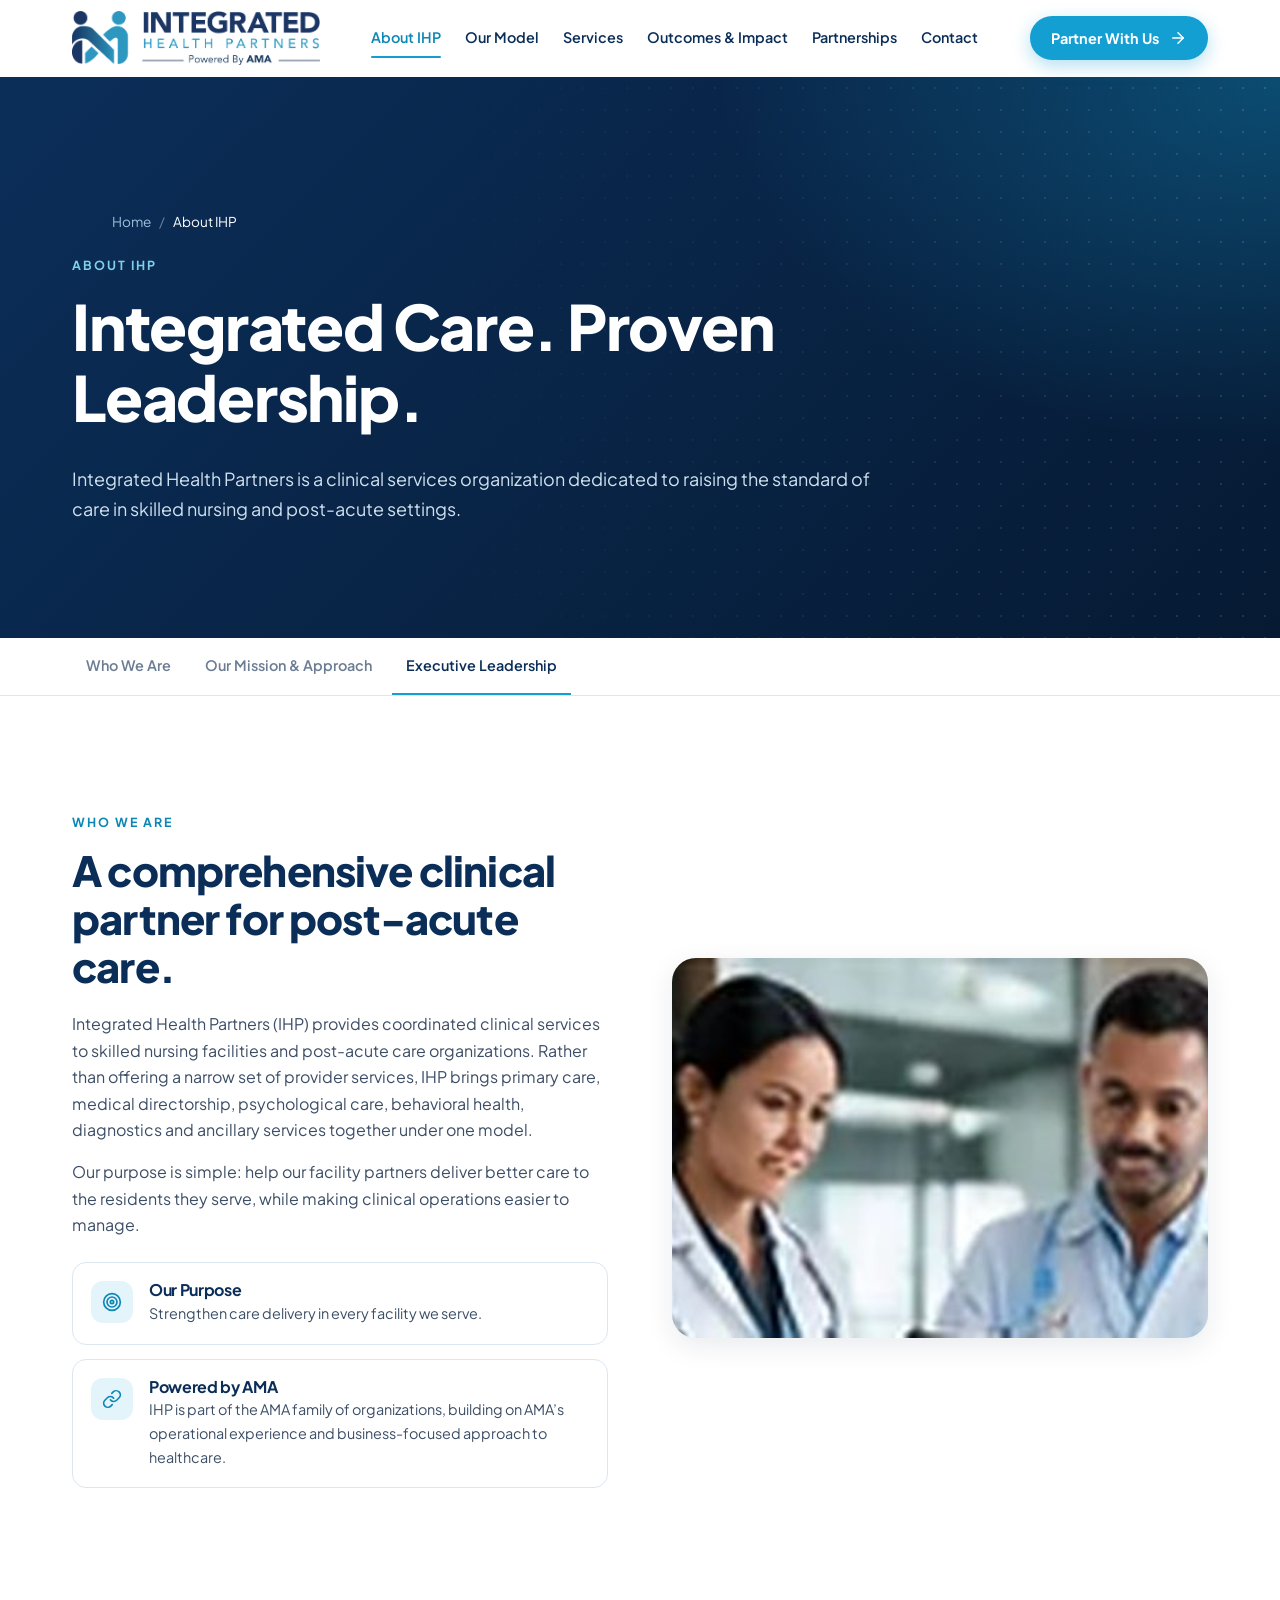
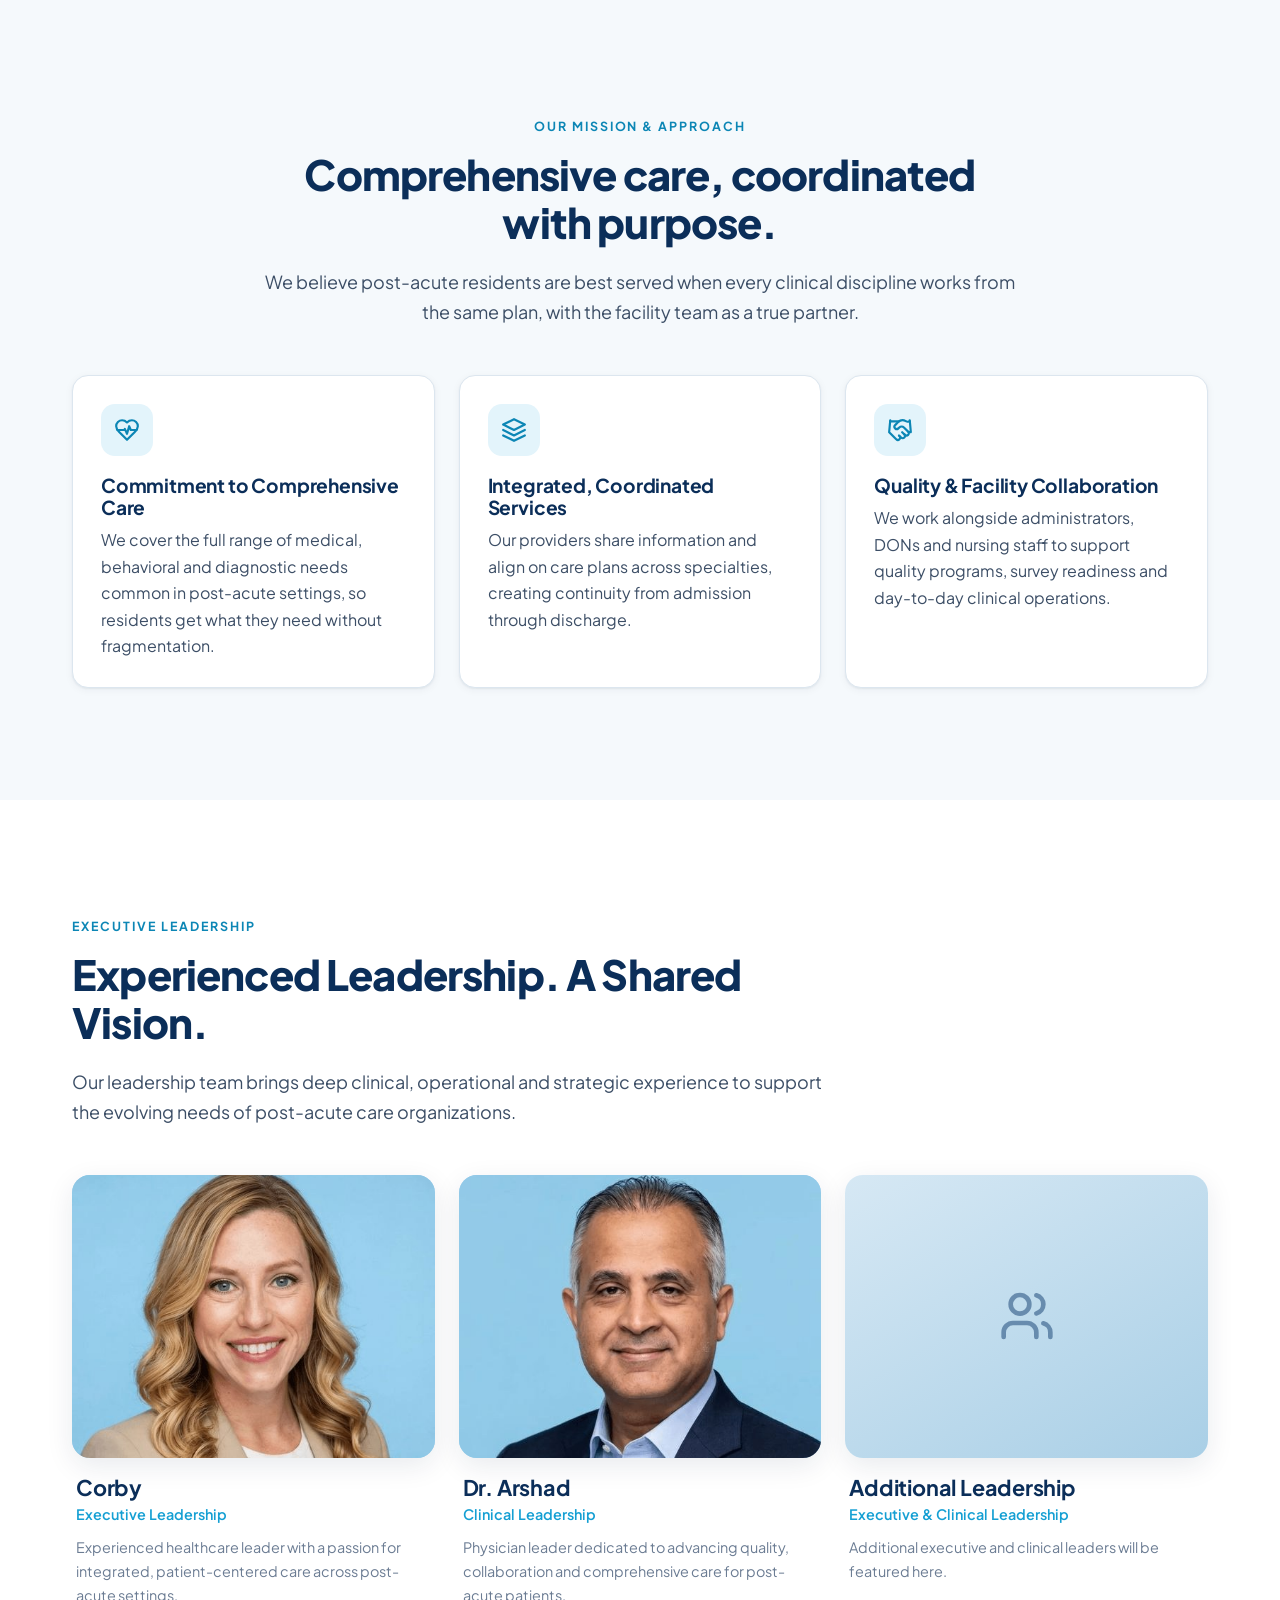
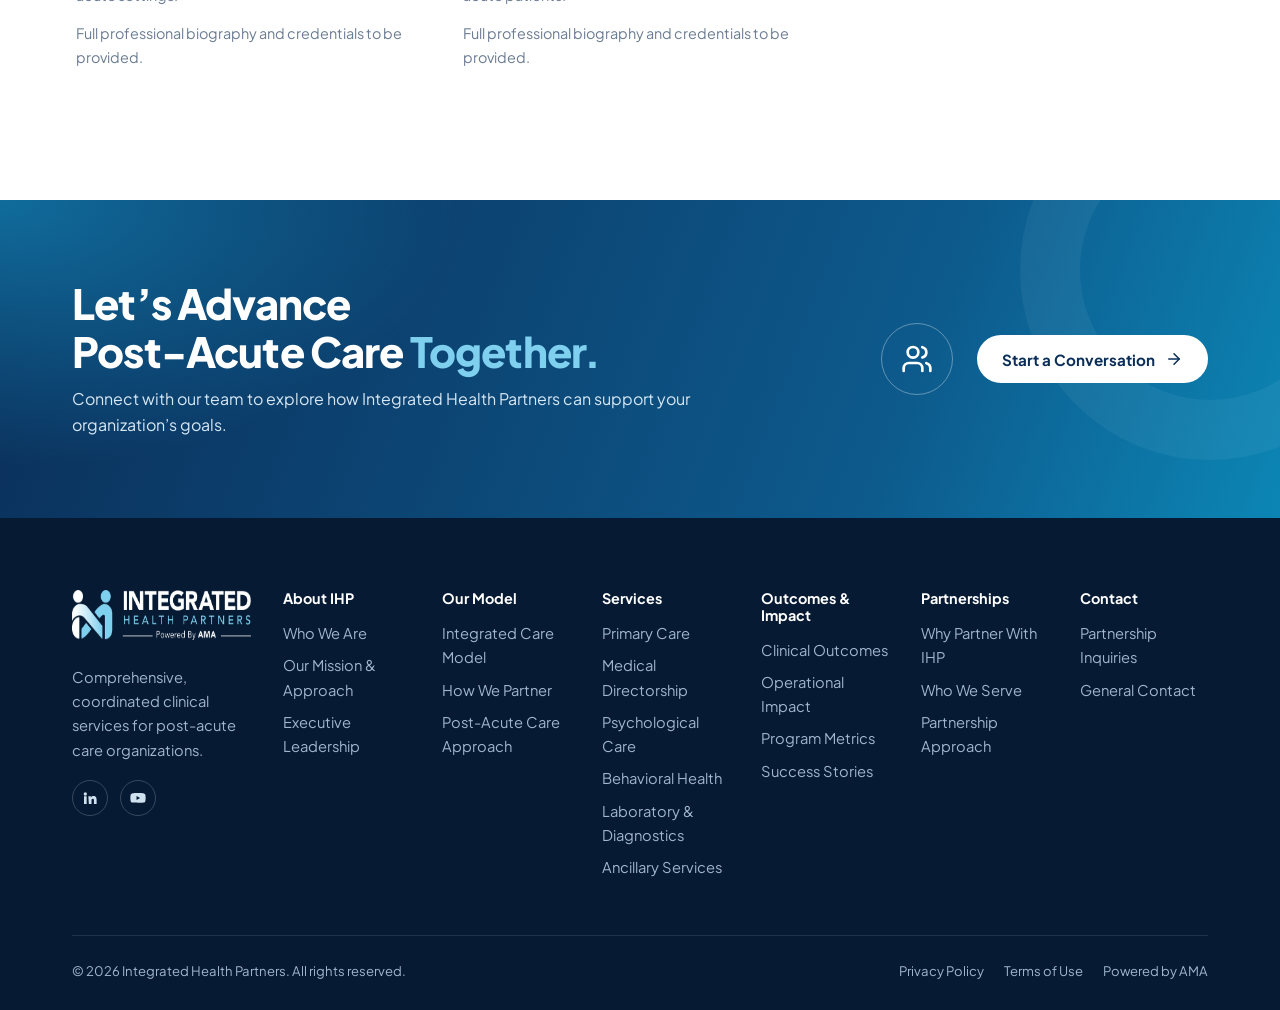
==== commit 1314cce7: "Add Corby and Dr. Arshad headshots Co-Authored-By: Claude Opus 5.5 <noreply@anthropic.com> Claude-Se" ====
--- a/about.html
+++ b/about.html
@@ -89,7 +89,7 @@
         <div class="leader-body">
           <h3>Corby</h3>
           <span class="leader-role">Executive Leadership</span>
-          <p>Experienced healthcare leader with a passion for integrated, patient-centered care across post-acute settings.</p><p>Full professional biography, credentials and headshot to be provided.</p>
+          <p>Experienced healthcare leader with a passion for integrated, patient-centered care across post-acute settings.</p><p>Full professional biography and credentials to be provided.</p>
           
         </div>
       </article>
@@ -98,7 +98,7 @@
         <div class="leader-body">
           <h3>Dr. Arshad</h3>
           <span class="leader-role">Clinical Leadership</span>
-          <p>Physician leader dedicated to advancing quality, collaboration and comprehensive care for post-acute patients.</p><p>Full professional biography, credentials and headshot to be provided.</p>
+          <p>Physician leader dedicated to advancing quality, collaboration and comprehensive care for post-acute patients.</p><p>Full professional biography and credentials to be provided.</p>
           
         </div>
       </article>
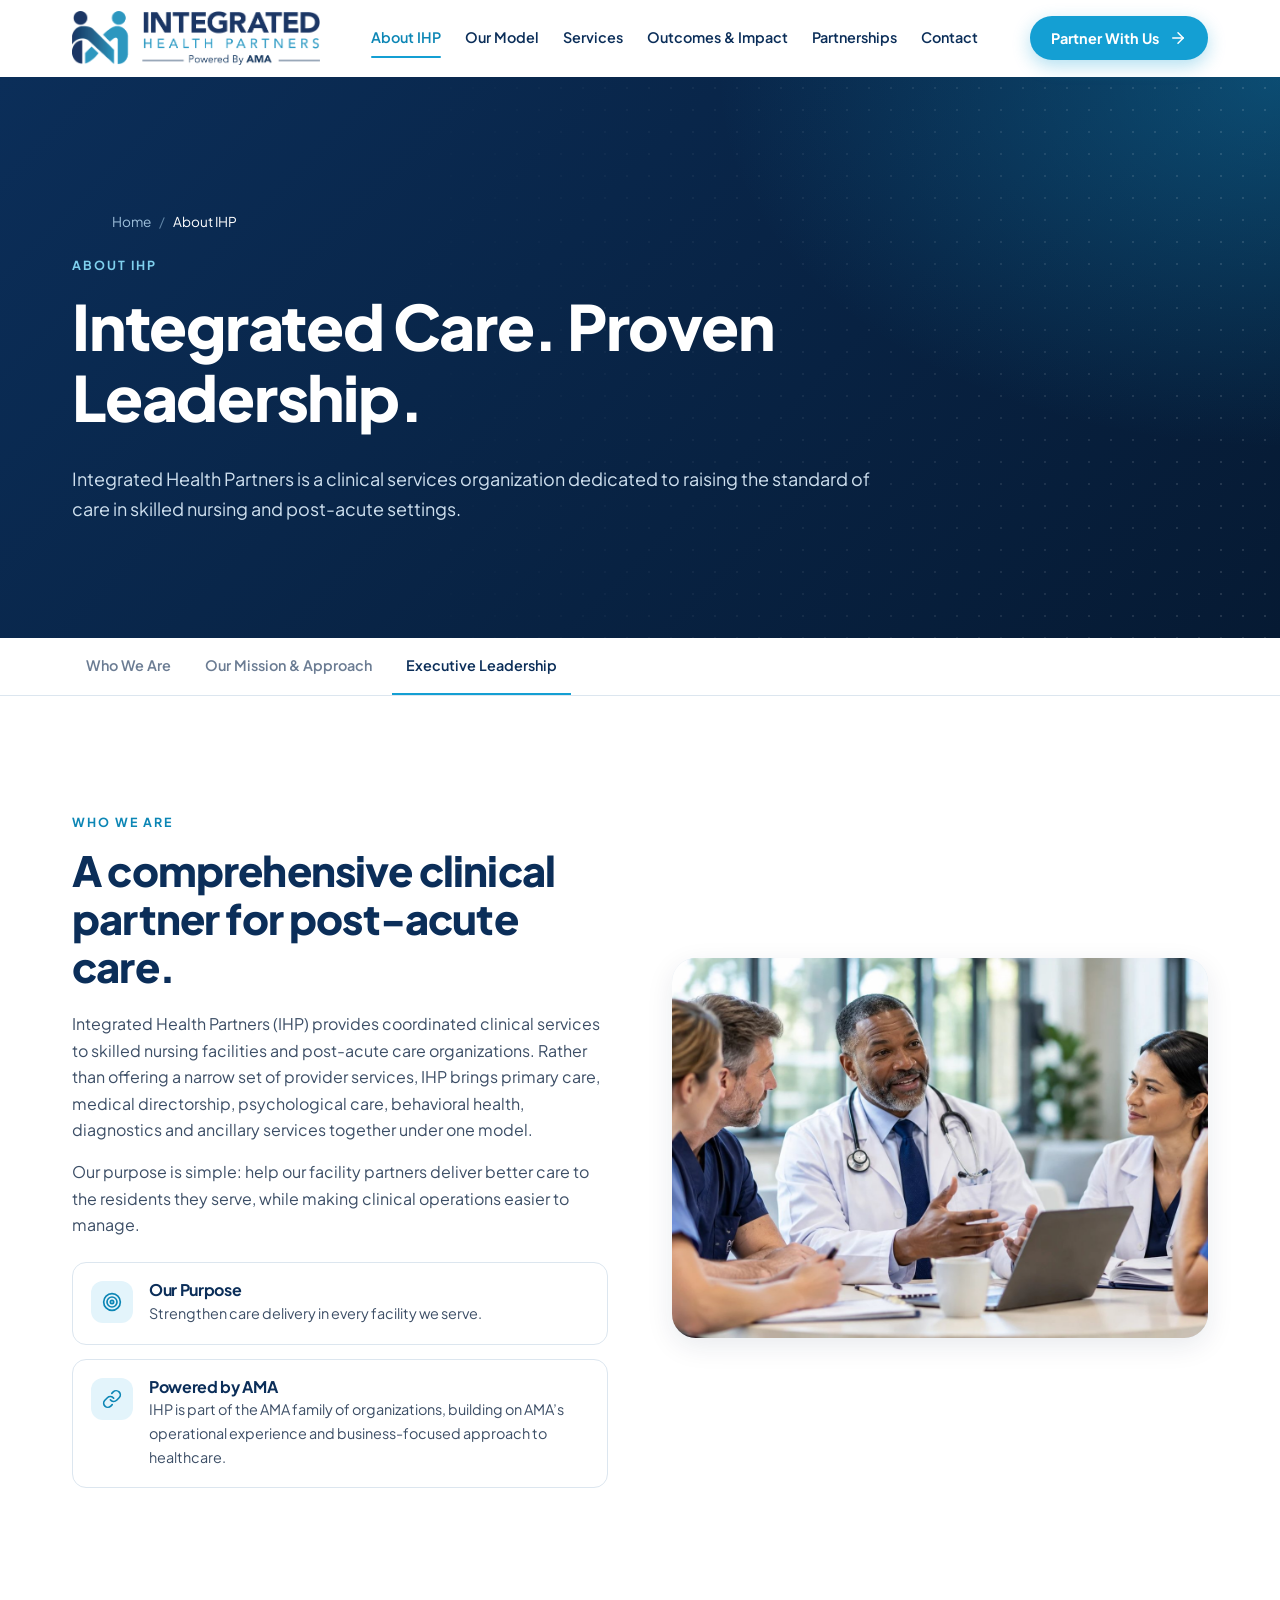
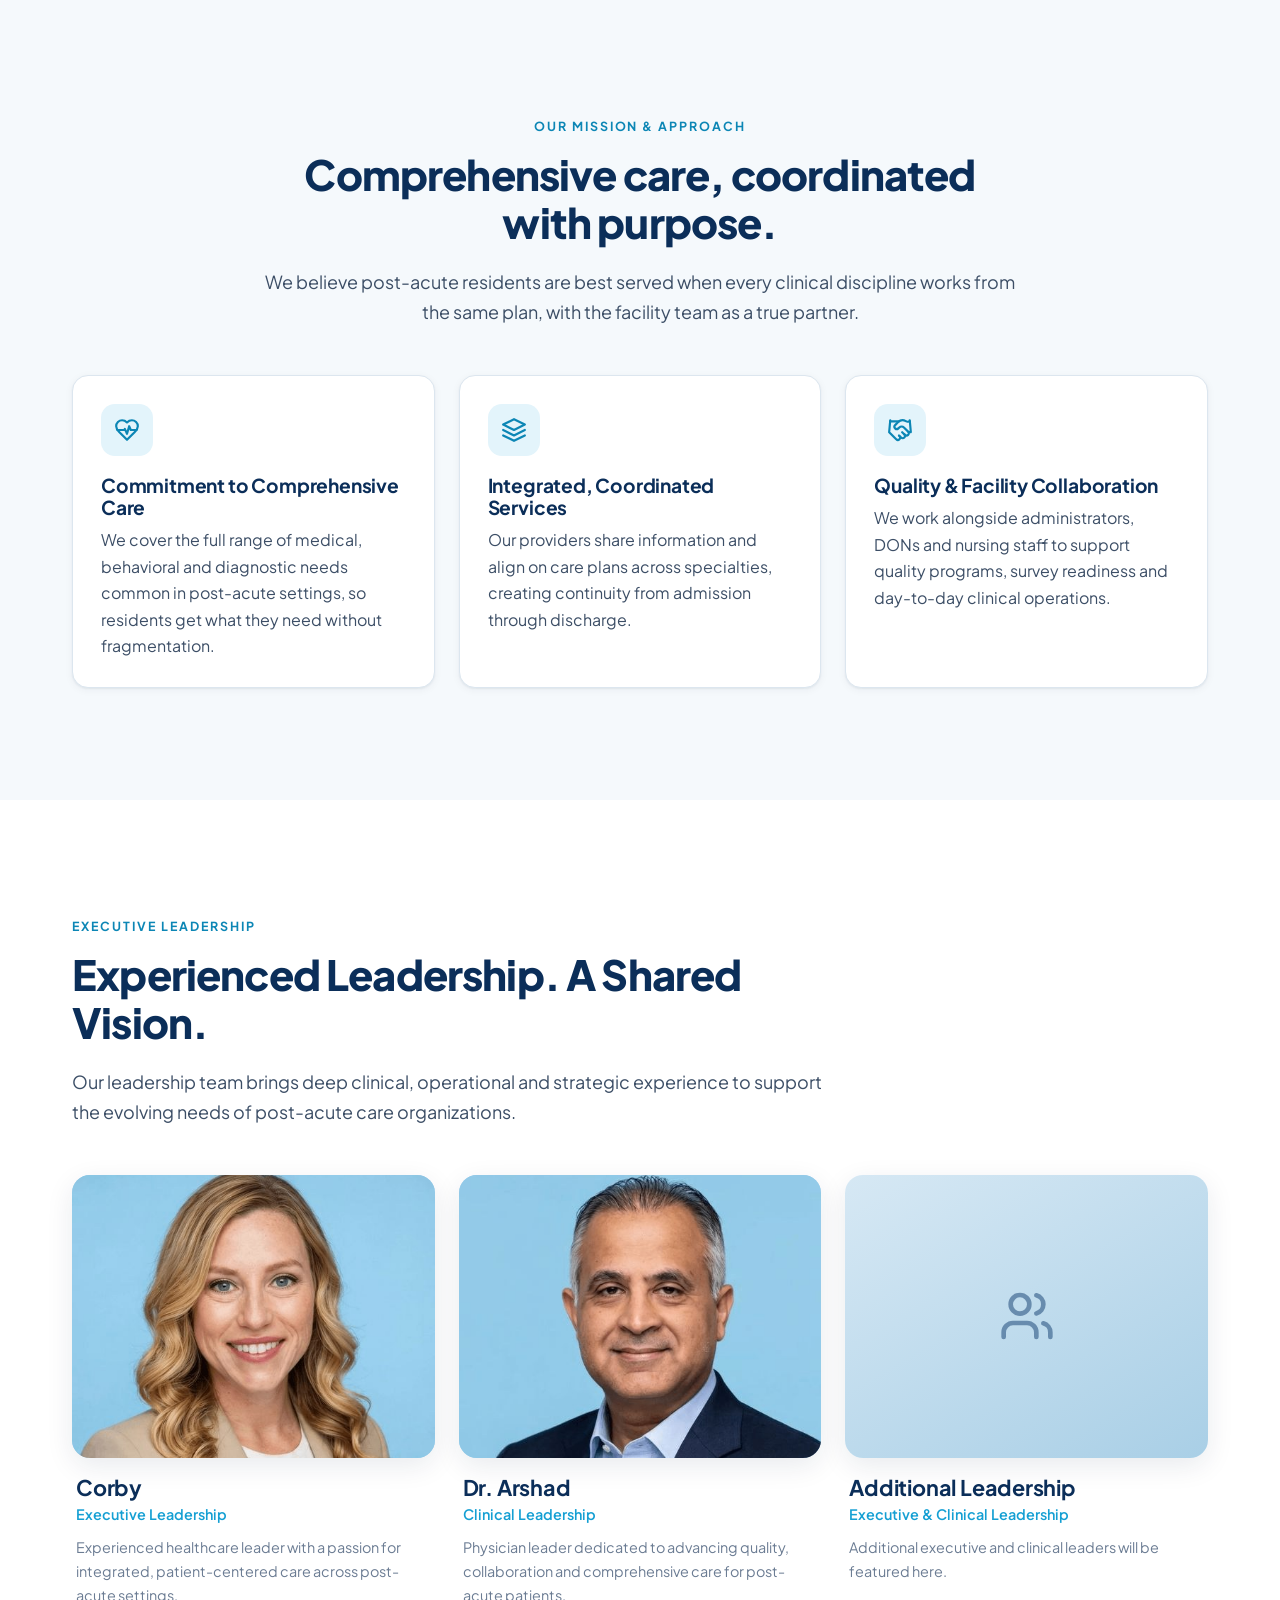
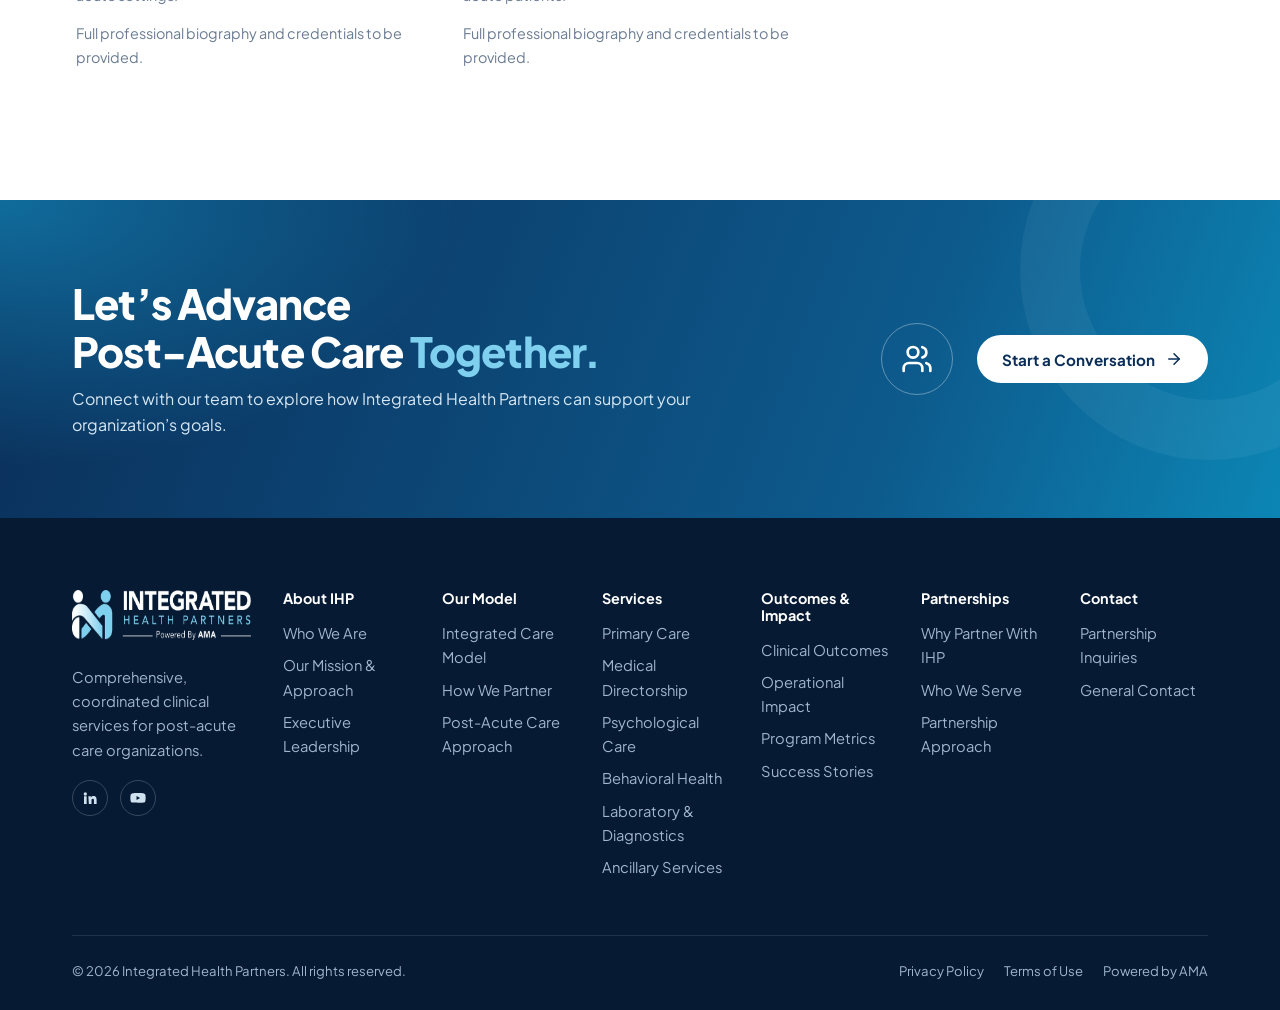
==== commit c2e85401: "Add provided photos for five service lines Primary Care, Medical Directorship (also About > Who We A" ====
--- a/about.html
+++ b/about.html
@@ -57,7 +57,7 @@
         <div class="mini-card"><span class="ic"><svg viewBox="0 0 24 24" fill="none" stroke="currentColor" stroke-width="2" stroke-linecap="round" stroke-linejoin="round" aria-hidden="true"><path d="M10 13a5 5 0 0 0 7.54.54l3-3a5 5 0 0 0-7.07-7.07l-1.72 1.71"/><path d="M14 11a5 5 0 0 0-7.54-.54l-3 3a5 5 0 0 0 7.07 7.07l1.71-1.71"/></svg></span><div><h4>Powered by AMA</h4><p>IHP is part of the AMA family of organizations, building on AMA’s operational experience and business-focused approach to healthcare.</p></div></div>
       </div>
     </div>
-    <div class="feature-media reveal reveal-d2"><div class="photo-frame "><img class="photo" src="assets/img/photos/step-integrate.jpg" alt="IHP clinical team" loading="lazy"></div></div>
+    <div class="feature-media reveal reveal-d2"><div class="photo-frame "><img class="photo" src="assets/img/photos/svc-medical-directorship.jpg" alt="IHP clinical team" loading="lazy"></div></div>
   </div>
 </section>
 
--- a/assets/css/styles.css
+++ b/assets/css/styles.css
@@ -187,15 +187,33 @@
   position: relative; overflow: hidden;
   background: linear-gradient(100deg, #f4f9fd 0%, #eef6fb 50%, #e3f0f8 100%);
 }
-.hero-photo { position: absolute; top: 0; right: 0; bottom: 0; width: 60%; }
-.hero-photo img { width: 100%; height: 100%; object-fit: cover; object-position: 40% 30%; }
+.hero-photo { position: absolute; inset: 0; }
+.hero-photo img { width: 100%; height: 100%; object-fit: cover; object-position: 78% 30%; }
 .hero-photo::before {
   content: ""; position: absolute; inset: 0; z-index: 1;
-  background: linear-gradient(90deg, #f1f8fc 0%, rgba(241,248,252,.85) 12%, rgba(241,248,252,0) 38%),
-              linear-gradient(0deg, rgba(8,34,63,.45) 0%, rgba(8,34,63,0) 35%);
+  background: linear-gradient(0deg, rgba(8,34,63,.35) 0%, rgba(8,34,63,0) 28%);
+}
+/* White wash behind the copy so headline, text and buttons stay legible */
+.hero::after {
+  content: ""; position: absolute; inset: 0; z-index: 1; pointer-events: none;
+  background:
+    linear-gradient(90deg,
+      rgba(247,251,254,.97) 0%,
+      rgba(247,251,254,.94) max(540px, calc(50% - 110px)),
+      rgba(247,251,254,.6) max(660px, calc(50% + 10px)),
+      rgba(247,251,254,0) max(800px, calc(50% + 150px))),
+    linear-gradient(0deg, rgba(232,243,250,.18), rgba(232,243,250,.18));
 }
 .hero-grid { position: relative; z-index: 2; display: flex; align-items: center; min-height: min(620px, 80vh); padding-block: 64px; }
-.hero-copy { max-width: 500px; }
+.hero-copy { max-width: 520px; }
+.hero h1 .accent { white-space: nowrap; }
+@media (min-width: 1600px) {
+  .hero-photo { left: auto; width: 76%; -webkit-mask-image: linear-gradient(90deg, transparent 0%, #000 22%); mask-image: linear-gradient(90deg, transparent 0%, #000 22%); }
+}
+@media (min-width: 961px) and (max-width: 1280px) {
+  .hero-photo img { object-position: 100% 30%; }
+  .hero-copy { max-width: 470px; }
+}
 .hero h1 { margin-bottom: 20px; font-size: clamp(2.4rem, 5vw, 3.75rem); }
 .hero .lead { margin-bottom: 32px; font-size: 1.1rem; }
 .hero-badge {
@@ -319,36 +337,70 @@
 .service-card:hover h3 svg { transform: translateX(4px); }
 .service-card p { font-size: .84rem; line-height: 1.55; margin: 0; color: var(--muted); }
 
-/* Difference / orbit ------------------------------------------------------ */
-.difference { display: grid; grid-template-columns: 1fr 1fr; min-height: 620px; background: #fff; }
-.difference-media {
-  position: relative; display: grid; place-items: center; padding: 48px 24px;
-  background: url("../img/photos/bg-interior-blur.jpg") center / cover no-repeat;
-}
-.difference-media::after { content: ""; position: absolute; inset: 0; background: linear-gradient(90deg, rgba(255,255,255,.05) 60%, #fff 100%); }
-.difference-copy { align-self: center; padding: 64px max(var(--gutter), calc((100vw - var(--container)) / 2 + var(--gutter))) 64px 48px; max-width: 680px; }
-.orbit { position: relative; z-index: 1; width: 100%; max-width: 500px; aspect-ratio: 1; }
-.orbit-ring { position: absolute; inset: 14%; border-radius: 50%; border: 1.5px solid rgba(255,255,255,.75); box-shadow: 0 0 40px rgba(255,255,255,.35) inset; }
+/* Difference / interactive orbit ----------------------------------------- */
+.difference { position: relative; overflow: hidden; background: #e9eef2 url("../img/photos/bg-interior-blur.jpg") left center / cover no-repeat; }
+.difference::before { content: ""; position: absolute; inset: 0; pointer-events: none; background: linear-gradient(90deg, rgba(255,255,255,.06) 0%, rgba(255,255,255,.12) 40%, rgba(255,255,255,.85) 54%, #fff 63%); }
+.difference-grid { position: relative; display: grid; grid-template-columns: minmax(0, 1fr) minmax(0, 1fr); min-height: 640px; }
+.difference-media { position: relative; display: flex; align-items: center; justify-content: center; padding: 64px clamp(20px, 4vw, 56px); }
+.difference-copy {
+  align-self: center;
+  padding: 72px max(var(--gutter), calc(50vw - var(--container) / 2 + var(--gutter))) 72px clamp(32px, 5vw, 72px);
+}
+.difference-copy > * { max-width: 540px; }
+.orbit-wrap { position: relative; z-index: 1; width: 100%; max-width: 480px; display: flex; flex-direction: column; align-items: center; gap: 20px; }
+.orbit { position: relative; width: 100%; aspect-ratio: 1; }
+.orbit-ring { position: absolute; inset: 14%; border-radius: 50%; border: 1.5px solid rgba(255,255,255,.85); box-shadow: 0 0 50px rgba(255,255,255,.45) inset, 0 0 30px rgba(255,255,255,.3); pointer-events: none; }
+.orbit-spokes { position: absolute; inset: 0; width: 100%; height: 100%; overflow: visible; pointer-events: none; }
+.orbit-spokes line { stroke: rgba(255,255,255,.7); stroke-width: .35; stroke-dasharray: 1.2 1.4; transition: stroke .3s ease, stroke-width .3s ease; }
+.orbit-spokes line.is-active { stroke: var(--teal-500); stroke-width: .7; stroke-dasharray: 2 1.2; animation: spoke-flow 1.2s linear infinite; }
+@keyframes spoke-flow { to { stroke-dashoffset: -6.4; } }
 .orbit-core {
-  position: absolute; inset: 31%; border-radius: 50%;
+  position: absolute; inset: 31%; border-radius: 50%; z-index: 1;
   background: radial-gradient(circle at 35% 25%, #1d5a96, var(--navy-800) 58%, var(--navy-900));
   display: flex; flex-direction: column; align-items: center; justify-content: center; text-align: center;
-  color: #fff; box-shadow: 0 0 0 6px rgba(255,255,255,.55), 0 0 0 14px rgba(20,159,211,.18), var(--shadow-lg);
-}
+  color: #fff; box-shadow: 0 0 0 6px rgba(255,255,255,.6), 0 0 0 16px rgba(20,159,211,.2), var(--shadow-lg);
+  animation: core-pulse 4s ease-in-out infinite;
+}
+@keyframes core-pulse { 50% { box-shadow: 0 0 0 6px rgba(255,255,255,.6), 0 0 0 22px rgba(20,159,211,.12), var(--shadow-lg); } }
 .orbit-core img { width: 34%; height: auto; margin-bottom: 8px; }
-.orbit-core strong { font-size: clamp(.72rem, 1.5vw, 1rem); letter-spacing: .04em; font-weight: 800; }
-.orbit-core span { font-size: clamp(.42rem, .8vw, .56rem); letter-spacing: .28em; color: var(--teal-300); font-weight: 600; }
-.orbit-core em { font-size: clamp(.4rem, .75vw, .52rem); color: #cfe0ef; margin-top: 4px; padding-top: 4px; border-top: 1px solid rgba(255,255,255,.3); }
+.orbit-core strong { font-size: clamp(.68rem, 1.4vw, .98rem); letter-spacing: .04em; font-weight: 800; }
+.orbit-core span { font-size: clamp(.42rem, .8vw, .56rem); letter-spacing: .26em; color: var(--teal-300); font-weight: 600; }
+.orbit-core em { font-size: clamp(.4rem, .75vw, .54rem); color: #cfe0ef; margin-top: 5px; padding-top: 5px; border-top: 1px solid rgba(255,255,255,.3); }
 .orbit-core em b { font-style: normal; color: #fff; }
 .orbit-node {
-  position: absolute; width: 26%; aspect-ratio: 1; transform: translate(-50%, -50%);
-  border-radius: 50%; background: rgba(255,255,255,.94); box-shadow: 0 0 0 6px rgba(255,255,255,.35), var(--shadow);
-  display: flex; flex-direction: column; align-items: center; justify-content: center; gap: 6px;
-  text-align: center; color: var(--navy-800); font-weight: 700; font-size: clamp(.6rem, 1.15vw, .8rem); line-height: 1.2;
-  padding: 10px; transition: transform .25s ease, box-shadow .25s ease;
-}
-.orbit-node:hover { transform: translate(-50%, -50%) scale(1.08); box-shadow: 0 0 0 6px rgba(20,159,211,.3), var(--shadow-lg); color: var(--navy-800); }
-.orbit-node svg { width: 32%; height: auto; color: var(--teal-500); stroke-width: 1.7; }
+  position: absolute; z-index: 2; width: 25%; aspect-ratio: 1; transform: translate(-50%, -50%);
+  border: 0; border-radius: 50%; cursor: pointer; font: inherit;
+  background: rgba(255,255,255,.95); box-shadow: 0 0 0 6px rgba(255,255,255,.4), var(--shadow);
+  display: flex; flex-direction: column; align-items: center; justify-content: center; gap: 5px;
+  text-align: center; color: var(--navy-800); font-weight: 700; font-size: clamp(.6rem, 1.1vw, .8rem); line-height: 1.2;
+  padding: 8px; transition: transform .3s ease, box-shadow .3s ease, background .3s ease, color .3s ease;
+}
+.orbit-node svg { width: 32%; height: auto; color: var(--teal-500); stroke-width: 1.7; transition: color .3s ease; }
+.orbit-node:hover { transform: translate(-50%, -50%) scale(1.06); }
+.orbit-node.is-active {
+  transform: translate(-50%, -50%) scale(1.12);
+  background: var(--teal-500); color: #fff;
+  box-shadow: 0 0 0 6px rgba(255,255,255,.9), 0 0 0 14px rgba(20,159,211,.25), var(--shadow-lg);
+}
+.orbit-node.is-active svg { color: #fff; }
+.orbit-node:focus-visible { outline: 3px solid var(--navy-800); outline-offset: 4px; border-radius: 50%; }
+.orbit-detail {
+  position: relative; width: 100%; min-height: 112px;
+  background: rgba(255,255,255,.92); backdrop-filter: blur(10px);
+  border-radius: 18px; box-shadow: var(--shadow-lg); padding: 16px 20px;
+}
+.orbit-detail__item { display: flex; gap: 16px; align-items: flex-start; animation: detail-in .35s ease; }
+.orbit-detail__item[hidden] { display: none; }
+@keyframes detail-in { from { opacity: 0; transform: translateY(6px); } to { opacity: 1; transform: none; } }
+.orbit-detail__icon { flex-shrink: 0; width: 46px; height: 46px; border-radius: 12px; display: grid; place-items: center; background: var(--teal-100); color: var(--teal-600); }
+.orbit-detail__icon svg { width: 24px; height: 24px; }
+.orbit-detail h3 { font-size: 1.05rem; margin: 2px 0 4px; }
+.orbit-detail p { font-size: .9rem; margin: 0 0 8px; color: var(--text); }
+.orbit-detail ul { list-style: none; display: flex; flex-wrap: wrap; gap: 6px; margin: 0 0 8px; }
+.orbit-detail p { margin-bottom: 6px; }
+.orbit-detail li { font-size: .76rem; font-weight: 600; color: var(--navy-700); background: var(--teal-50); border: 1px solid #cbe7f4; padding: 3px 10px; border-radius: 999px; }
+.orbit-detail .text-link { font-size: .88rem; }
+.orbit-detail .is-default p { margin: 0; }
 
 /* Model steps ------------------------------------------------------------- */
 .model-section { background: linear-gradient(180deg, #f3f8fc, #fff); }
@@ -362,7 +414,8 @@
 .step-top .ic svg { width: 34px; height: 34px; stroke-width: 1.6; }
 .step h3 { margin: 0; }
 .step p { font-size: .92rem; margin-left: 82px; color: var(--muted); }
-.step-media { position: relative; margin-top: 14px; }
+.step { display: flex; flex-direction: column; }
+.step-media { position: relative; margin-top: auto; padding-top: 14px; }
 .step-media img { width: 100%; aspect-ratio: 16 / 8.5; object-fit: cover; border-radius: 14px; }
 .step-go { position: absolute; right: -10px; bottom: -12px; width: 44px; height: 44px; border-radius: 50%; display: grid; place-items: center; background: var(--teal-500); color: #fff; box-shadow: 0 0 0 5px #fff, var(--shadow); transition: transform .2s ease, background .2s ease; }
 .step-go:hover { background: var(--teal-600); color: #fff; transform: scale(1.08); }
@@ -572,6 +625,7 @@
 @media (prefers-reduced-motion: reduce) {
   html { scroll-behavior: auto; }
   *, *::before, *::after { animation: none !important; transition: none !important; }
+  .orbit-spokes line.is-active { stroke-dasharray: none; }
   .reveal { opacity: 1; transform: none; }
   .line-chart .series { stroke-dashoffset: 0; }
 }
@@ -587,7 +641,6 @@
   .services-band { grid-template-columns: 1fr; }
   .services-band > .carousel-btn { display: none; }
   .dash { grid-template-columns: repeat(2, 1fr); }
-  .difference-copy { padding-left: 32px; }
 }
 
 @media (max-width: 960px) {
@@ -611,14 +664,18 @@
 
   .hero { display: flex; flex-direction: column-reverse; }
   .hero-photo { position: relative; width: 100%; height: 340px; }
+  .hero::after { display: none; }
   .hero-photo::before { background: linear-gradient(0deg, rgba(8,34,63,.5) 0%, rgba(8,34,63,0) 45%); }
   .hero-grid { min-height: 0; padding-block: 48px 40px; position: static; }
   .hero-badge { bottom: 24px; left: var(--gutter); right: auto; }
   .intro-grid, .impact-grid, .leaders-grid, .feature-row, .contact-grid, .split-head, .chart-grid { grid-template-columns: 1fr; }
   .split-head { gap: 16px; }
-  .difference { grid-template-columns: 1fr; }
-  .difference-copy { padding: 56px var(--gutter); max-width: none; }
-  .difference-media::after { background: linear-gradient(180deg, rgba(255,255,255,0) 70%, #fff 100%); }
+  .difference-grid { grid-template-columns: 1fr; }
+  .difference-copy { padding: 56px var(--gutter); }
+  .difference-copy > * { max-width: 640px; }
+  .difference-media { padding: 48px var(--gutter); }
+  .difference { background-size: auto 620px; background-position: center top; background-color: #fff; }
+  .difference::before { background: linear-gradient(180deg, rgba(255,255,255,0) 0%, rgba(255,255,255,0) 480px, #fff 640px); }
   .impact-photo { width: 100%; opacity: .45; }
   .feature-row--flip .feature-media { order: 0; }
   .feature-media .ph, .feature-media .photo-frame { min-height: 260px; }
@@ -643,7 +700,10 @@
   .bar-row { grid-template-columns: 1fr 44px; }
   .bar-row .bar-track { grid-column: 1 / -1; grid-row: 2; }
   .cta-actions .cta-icon { display: none; }
-  .orbit-node { width: 28%; font-size: .58rem; }
+  .orbit-node { width: 28%; font-size: .56rem; gap: 3px; padding: 4px; }
+  .orbit-detail { padding: 16px; }
+  .orbit-detail ul { display: none; }
+  .orbit-detail__icon { width: 40px; height: 40px; }
   .quote-card { padding: 28px; }
   .step p { margin-left: 0; }
   .hero-photo { height: 280px; }
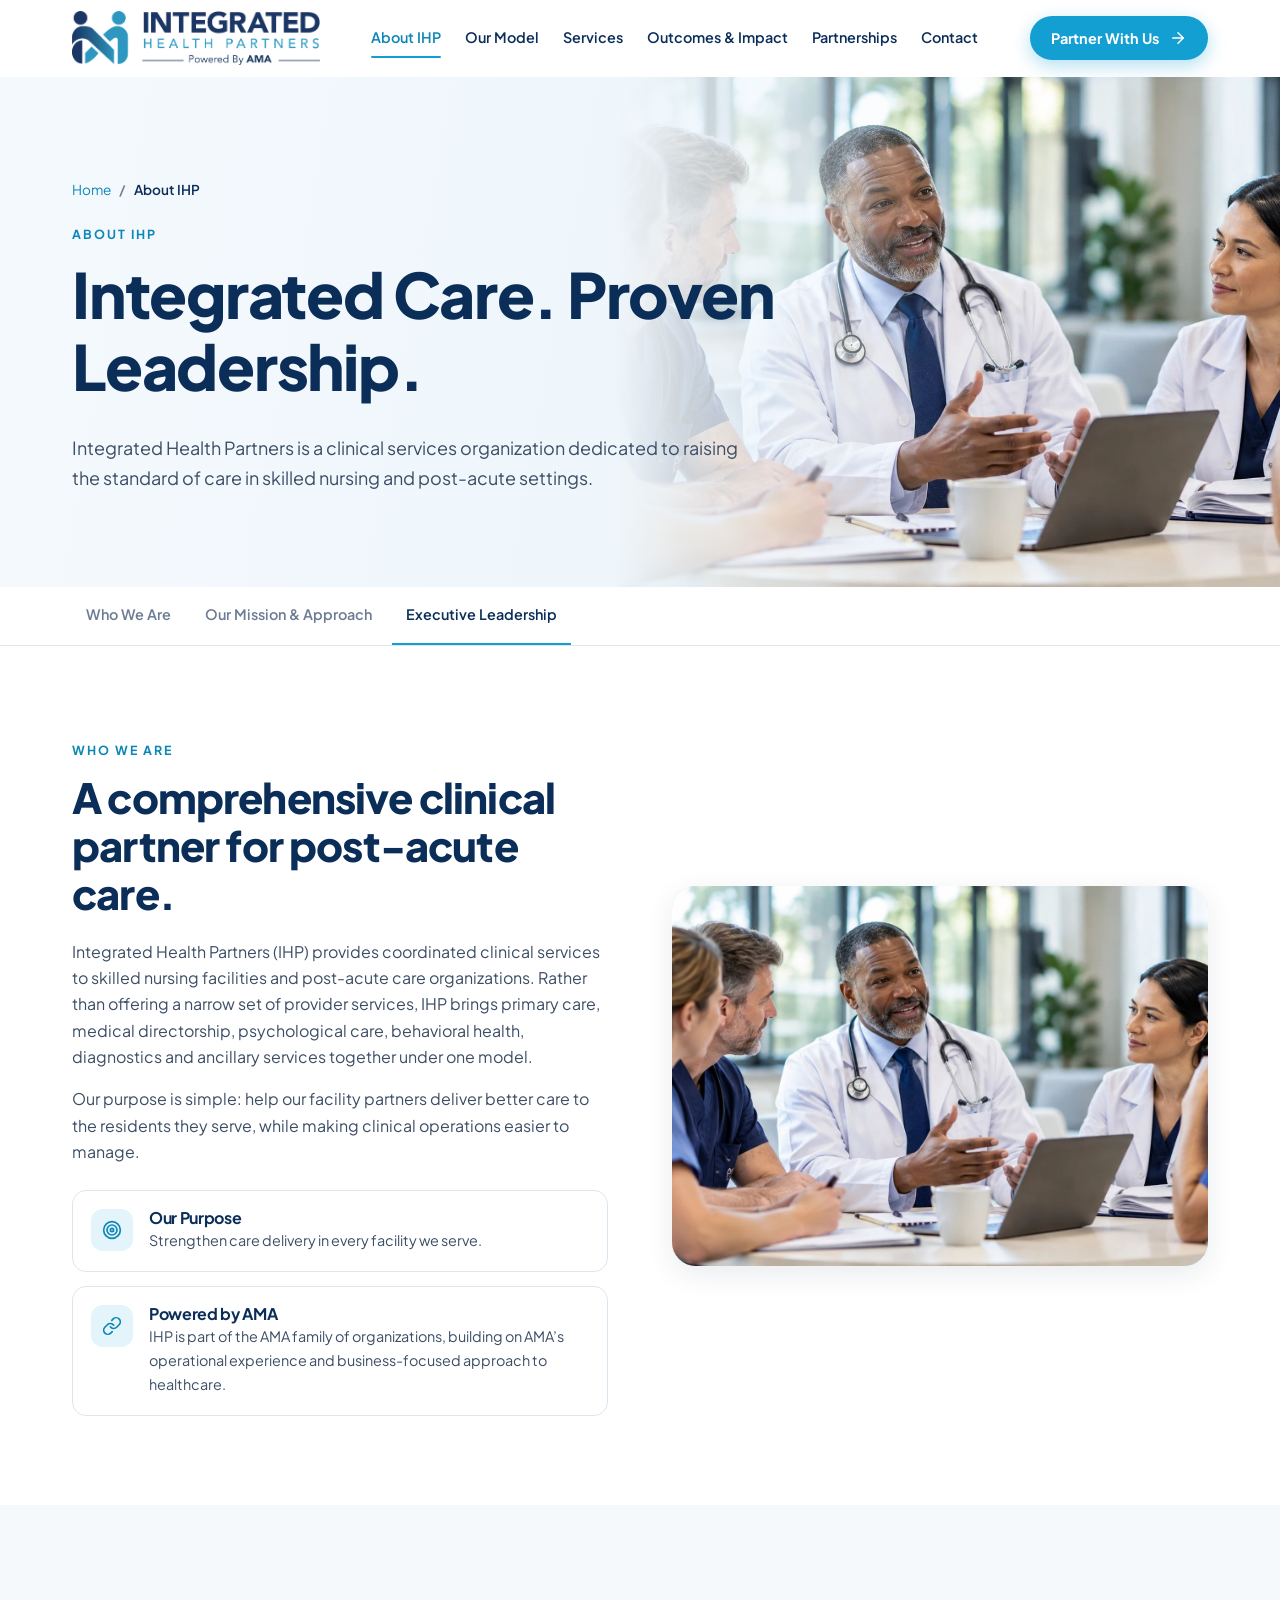
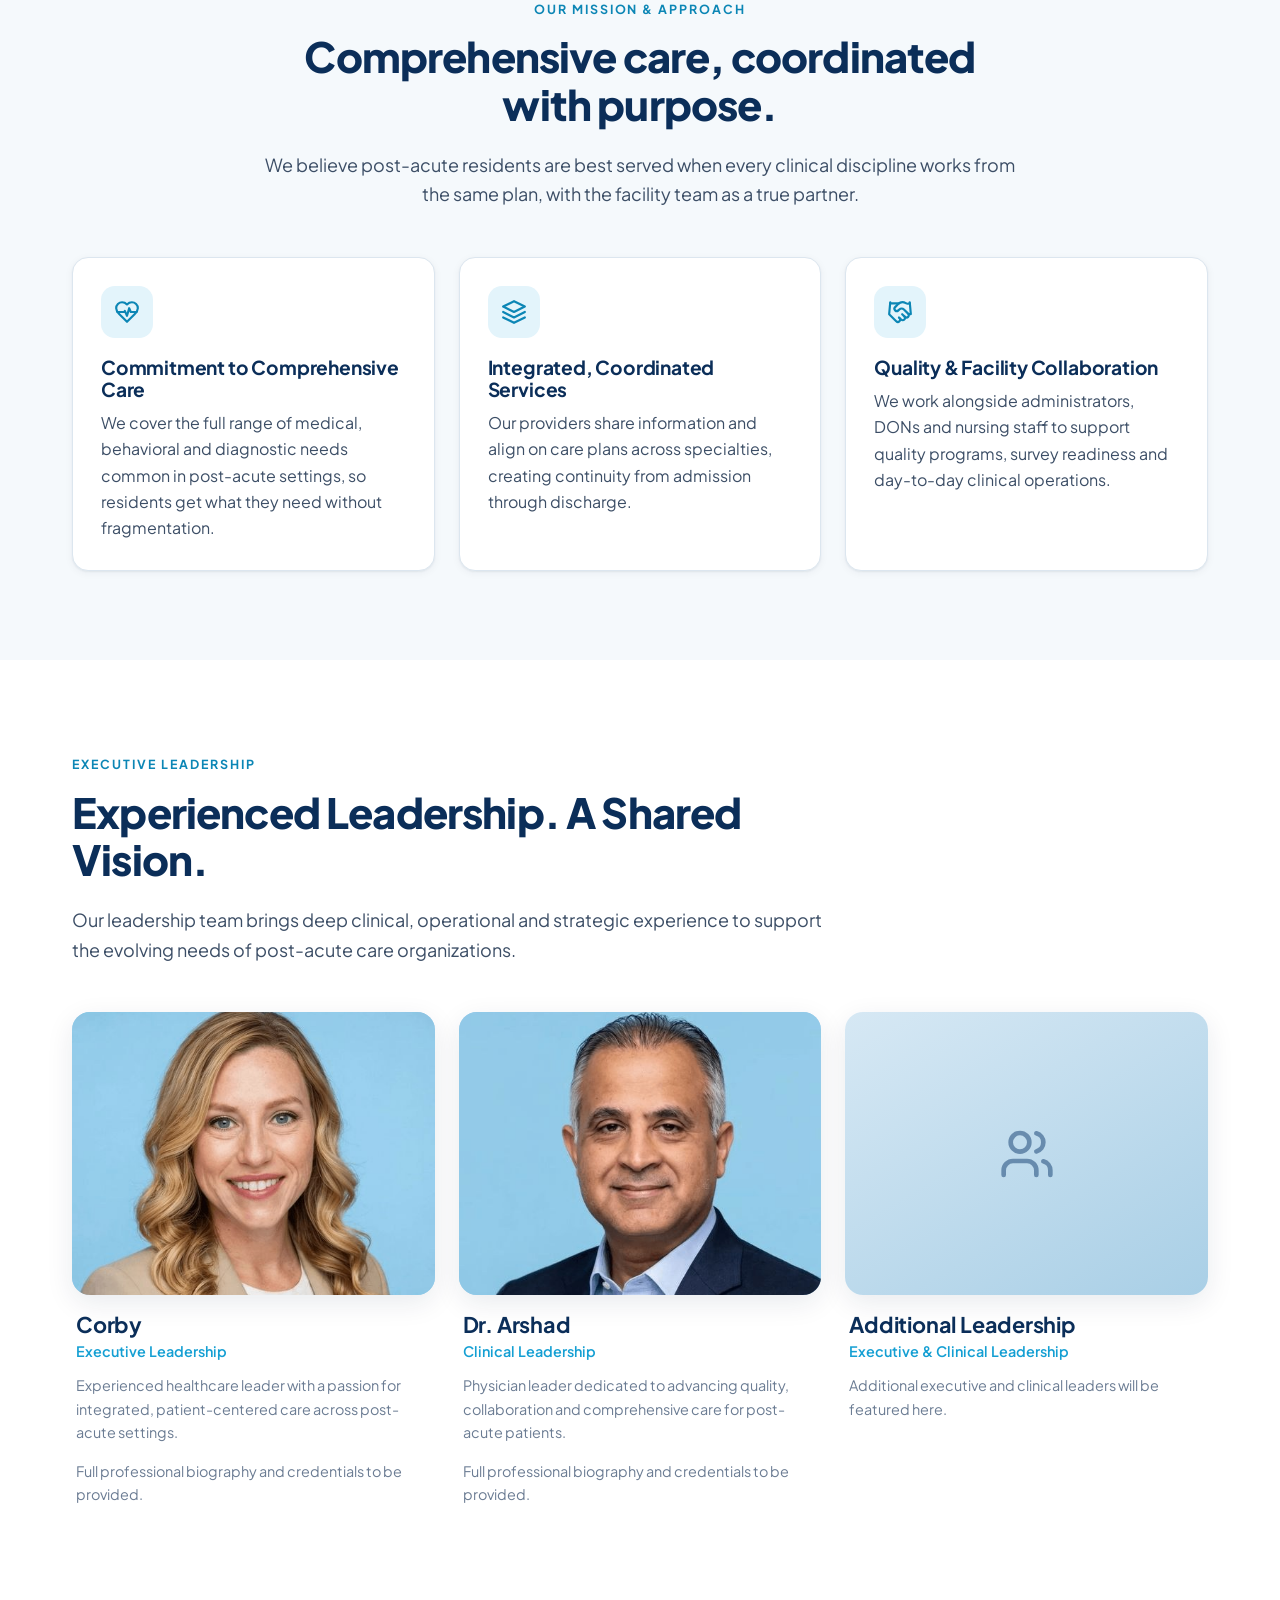
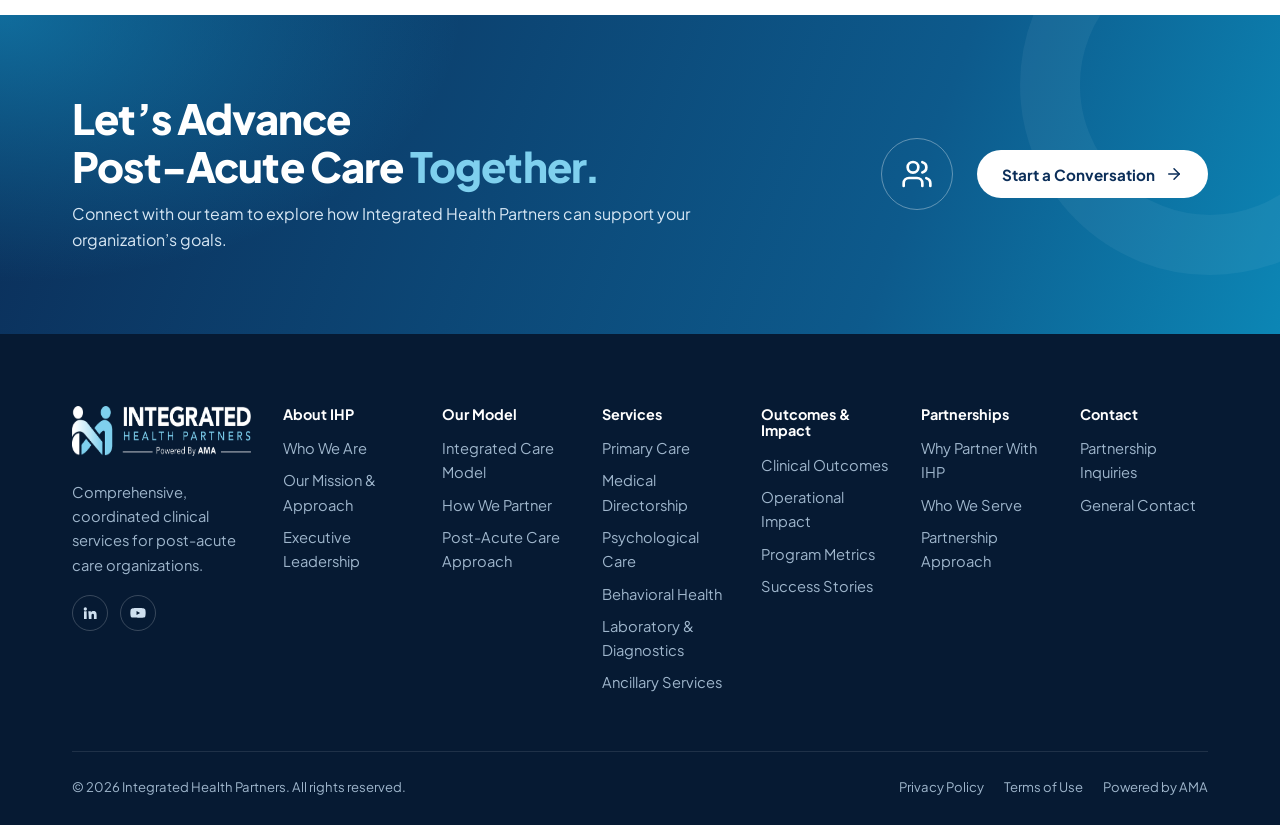
==== commit 09f1a5ed: "Improve homepage flow and unify inner page banners - Reorder homepage to build a case: what we do (i" ====
--- a/about.html
+++ b/about.html
@@ -36,7 +36,8 @@
   </div>
 </header>
 <main id="main">
-<section class="page-hero">
+<section class="page-hero page-hero--photo">
+  <div class="page-hero__photo" aria-hidden="true"><img src="assets/img/photos/svc-medical-directorship.jpg" alt="" style="object-position:45% 30%"></div>
   <div class="container">
     <ol class="breadcrumbs" aria-label="Breadcrumb"><li><a href="index.html">Home</a></li><li aria-current="page">About IHP</li></ol>
     <span class="eyebrow">About IHP</span>
--- a/assets/css/styles.css
+++ b/assets/css/styles.css
@@ -64,7 +64,7 @@
 :focus-visible { outline: 3px solid var(--teal-500); outline-offset: 3px; border-radius: 4px; }
 
 .container { width: 100%; max-width: var(--container); margin: 0 auto; padding: 0 var(--gutter); }
-.section { padding: clamp(64px, 9vw, 112px) 0; }
+.section { padding: clamp(56px, 7vw, 96px) 0; }
 .section--tint { background: var(--bg); }
 .section--tight { padding: clamp(48px, 6vw, 72px) 0; }
 
@@ -235,22 +235,23 @@
 /* Page hero (inner pages) */
 .page-hero {
   position: relative; overflow: hidden;
-  background: radial-gradient(80% 120% at 100% 0%, rgba(20,159,211,.35), transparent 55%), linear-gradient(135deg, var(--navy-800), var(--navy-950));
-  color: #cfe0ef; padding: clamp(72px, 10vw, 120px) 0 clamp(56px, 8vw, 96px);
-}
-.page-hero::after {
-  content: ""; position: absolute; inset: 0; opacity: .12; pointer-events: none;
-  background-image: radial-gradient(#fff 1px, transparent 1.4px); background-size: 22px 22px;
-  mask-image: linear-gradient(90deg, transparent 30%, #000);
-  -webkit-mask-image: linear-gradient(90deg, transparent 30%, #000);
-}
-.page-hero h1 { color: #fff; max-width: 18ch; }
-.page-hero .lead { color: #cfe0ef; }
-.page-hero .eyebrow { color: var(--teal-300); }
-.breadcrumbs { display: flex; gap: 8px; font-size: .85rem; margin-bottom: 18px; list-style: none; }
-.breadcrumbs a { color: #9fc0db; }
-.breadcrumbs li + li::before { content: "/"; margin-right: 8px; color: #5f84a6; }
-.breadcrumbs [aria-current] { color: #fff; }
+  background: linear-gradient(100deg, #f4f9fd 0%, #eaf4fa 100%);
+  color: var(--text); padding: clamp(56px, 8vw, 104px) 0 clamp(48px, 6vw, 80px);
+}
+.page-hero .container { position: relative; z-index: 2; }
+.page-hero h1 { color: var(--ink); max-width: 16ch; }
+.page-hero .lead { color: var(--text); max-width: 52ch; }
+.page-hero .eyebrow { color: var(--teal-600); }
+.page-hero__photo { position: absolute; top: 0; right: 0; bottom: 0; width: 52%; z-index: 1;
+  -webkit-mask-image: linear-gradient(90deg, transparent 0%, rgba(0,0,0,.35) 18%, #000 45%);
+  mask-image: linear-gradient(90deg, transparent 0%, rgba(0,0,0,.35) 18%, #000 45%); }
+@media (min-width: 961px) and (max-width: 1200px) { .page-hero__photo { width: 46%; } .page-hero h1 { max-width: 13ch; } }
+.page-hero__photo img { width: 100%; height: 100%; object-fit: cover; }
+.page-hero__photo::after { content: ""; position: absolute; inset: 0; background: linear-gradient(90deg, rgba(244,249,253,.35), rgba(244,249,253,0) 60%); }
+.breadcrumbs { display: flex; gap: 8px; font-size: .85rem; margin: 0 0 18px; padding: 0; list-style: none; }
+.breadcrumbs a { color: var(--teal-600); }
+.breadcrumbs li + li::before { content: "/"; margin-right: 8px; color: var(--muted); }
+.breadcrumbs [aria-current] { color: var(--navy-800); font-weight: 600; }
 .subnav { background: #fff; border-bottom: 1px solid var(--line); position: sticky; top: var(--header-h); z-index: 50; }
 .subnav ul { display: flex; gap: 6px; list-style: none; overflow-x: auto; scrollbar-width: none; }
 .subnav ul::-webkit-scrollbar { display: none; }
@@ -710,3 +711,50 @@
 }
 
 .mobile-cta { display: none; }
+
+/* Focal points for service photos in the narrow Services-page panels */
+#primary-care .svc-panel-inner img { object-position: 76% center; }
+#medical-directorship .svc-panel-inner img { object-position: 42% center; }
+#psychological-care .svc-panel-inner img { object-position: 72% center; }
+#behavioral-health .svc-panel-inner img { object-position: 70% center; }
+#lab-diagnostics .svc-panel-inner img { object-position: 24% center; }
+#ancillary-services .svc-panel-inner img { object-position: 45% center; }
+
+
+/* ---- Flow update: homepage pieces ------------------------------------- */
+.play--arrow svg { margin-left: 0; }
+.play--arrow svg path { fill: none !important; stroke: #fff; stroke-width: 2.5; }
+.difference-copy .btn-row { margin-top: 8px; }
+.hint { display: flex; align-items: center; gap: 8px; font-size: .88rem; color: var(--muted); margin: -8px 0 20px; }
+.hint svg { width: 16px; height: 16px; color: var(--teal-500); flex-shrink: 0; }
+.orbit-detail__photo { flex-shrink: 0; width: 92px; height: 92px; border-radius: 14px; object-fit: cover; box-shadow: var(--shadow-sm); }
+
+.impact-quote {
+  position: relative; margin: 56px 0 0; display: grid; grid-template-columns: auto 1fr auto; gap: 24px; align-items: center;
+  padding: 28px 32px; border-radius: 20px;
+  background: rgba(255,255,255,.08); border: 1px solid rgba(255,255,255,.16); backdrop-filter: blur(6px);
+}
+.impact-quote .quote-mark { font-size: 4.5rem; line-height: .5; margin: 0; color: var(--teal-300); align-self: start; padding-top: 18px; }
+.impact-quote blockquote { margin: 0 0 8px; color: #fff; font-size: 1.15rem; line-height: 1.55; font-weight: 500; }
+.impact-quote figcaption { color: #9fc0db; font-size: .9rem; }
+.impact-quote figcaption strong { color: #fff; }
+.impact-quote .text-link { color: var(--teal-300); white-space: nowrap; }
+.impact-quote .text-link:hover { color: #fff; }
+
+.leaders-grid--flip { grid-template-columns: 1.25fr 1fr; }
+.leader-cards { display: grid; grid-template-columns: repeat(2, 1fr); gap: 24px; }
+
+@media (max-width: 960px) {
+  .page-hero__photo { display: none; }
+  .leaders-grid--flip { grid-template-columns: 1fr; }
+  .leaders-grid--flip > .reveal { order: -1; }
+  .impact-quote { grid-template-columns: 1fr; gap: 12px; padding: 24px; }
+  .impact-quote .quote-mark { padding-top: 12px; }
+}
+@media (max-width: 640px) {
+  .leader-cards { grid-template-columns: 1fr; }
+  .orbit-detail__photo { width: 64px; height: 64px; }
+}
+.leader { display: flex; flex-direction: column; }
+.leader-body { display: flex; flex-direction: column; flex: 1; }
+.leader-body .text-link { margin-top: auto; }
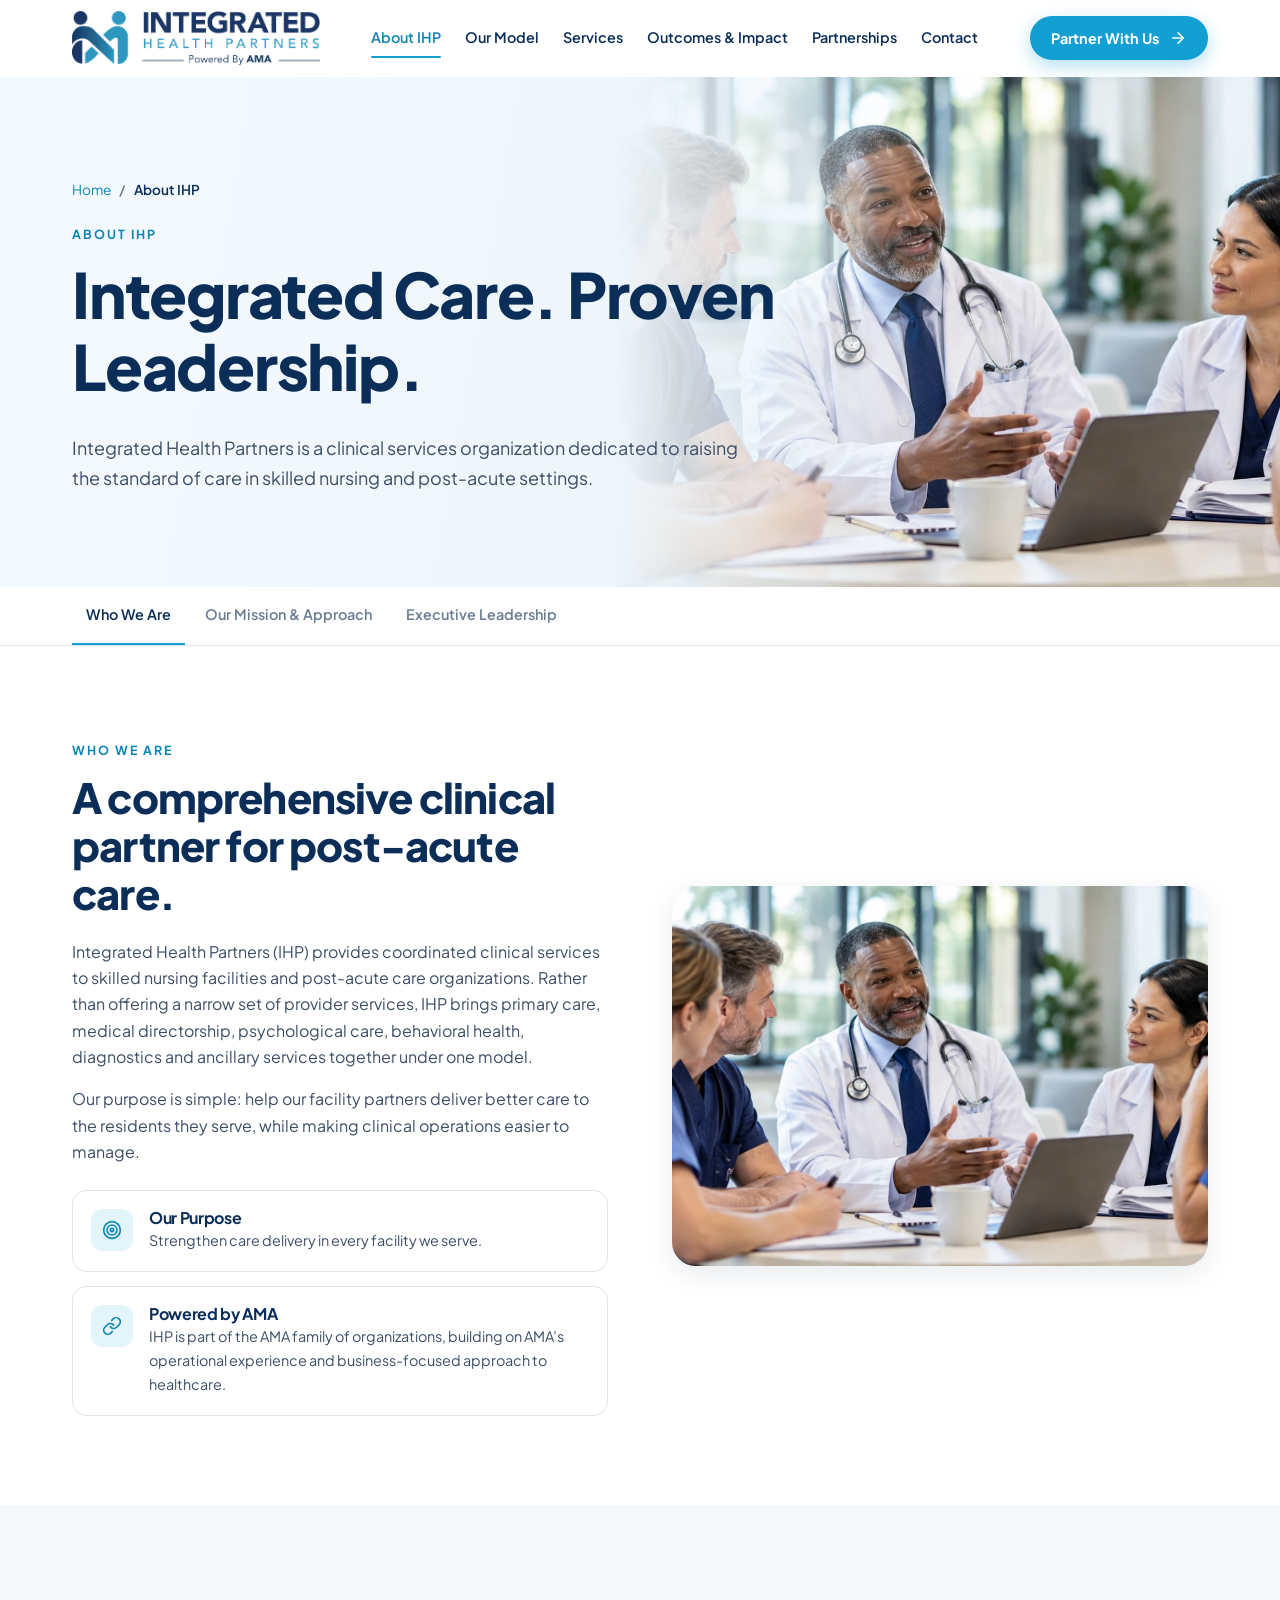
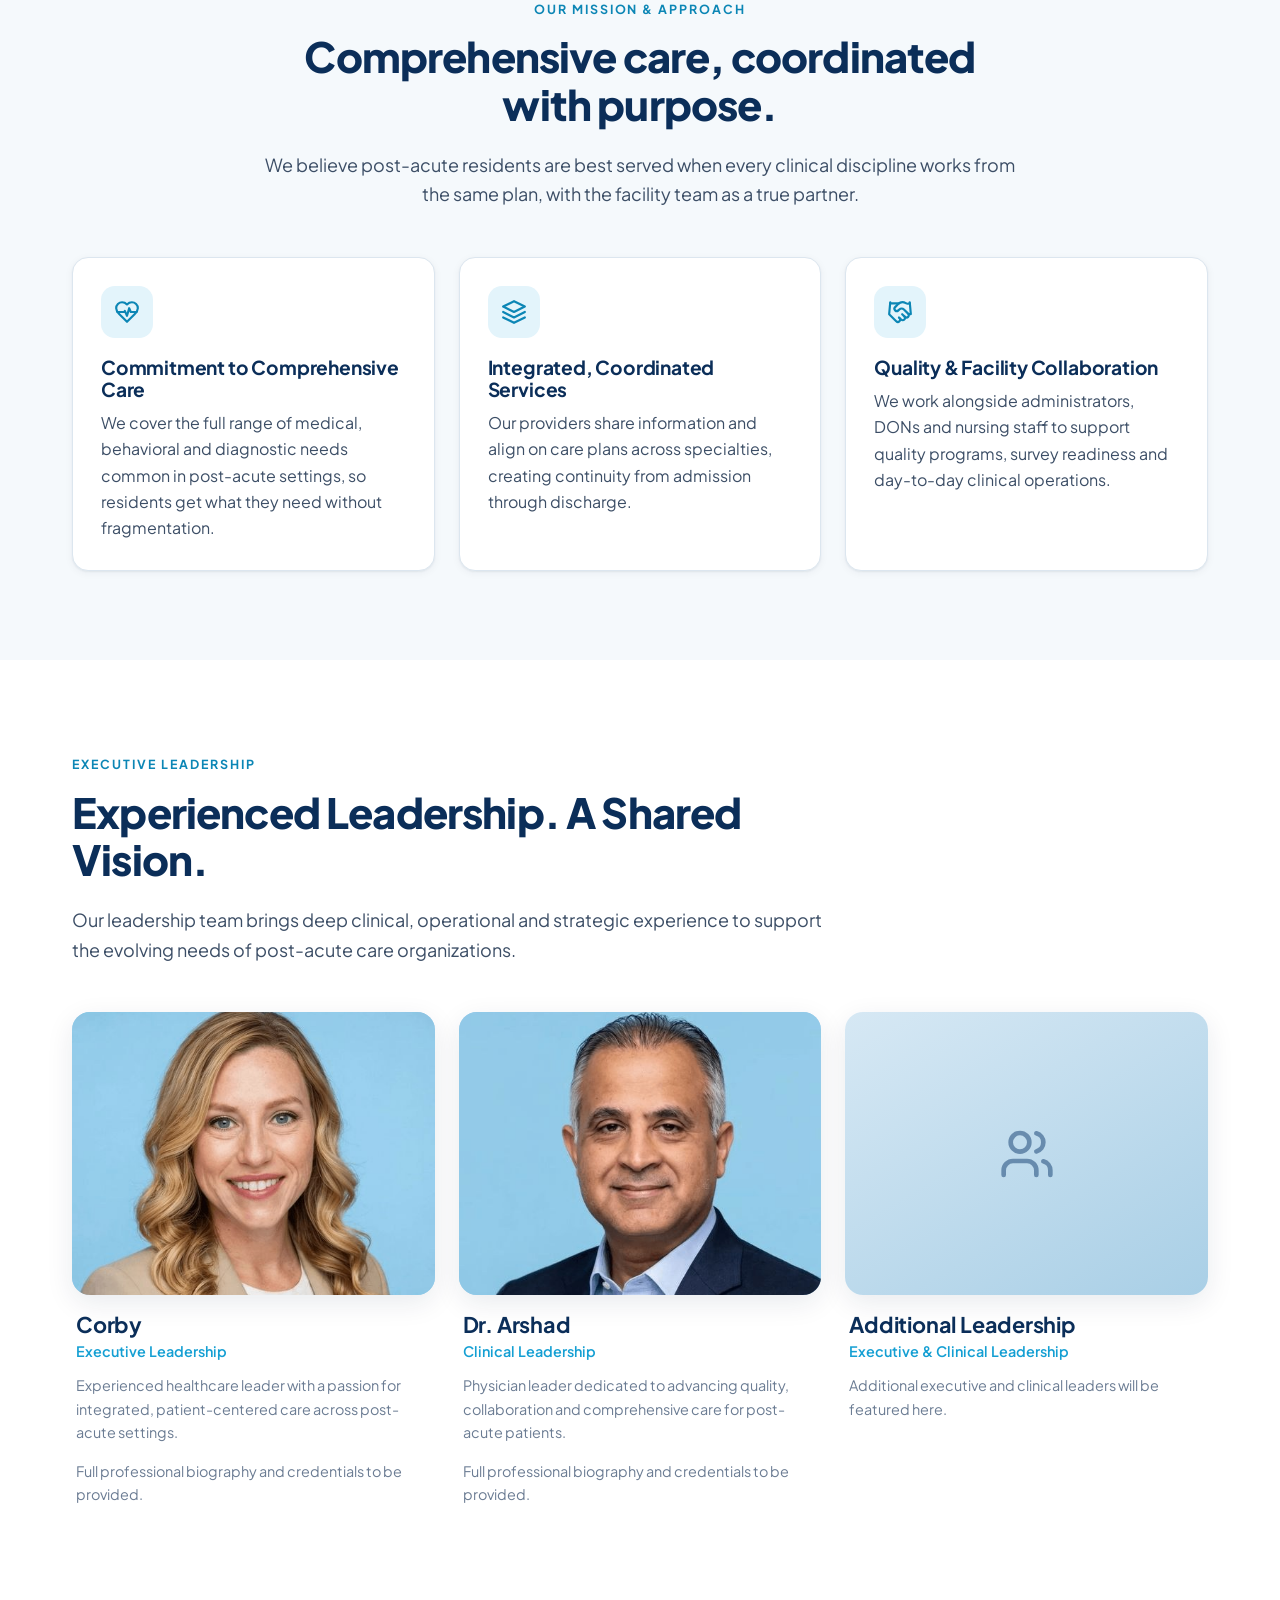
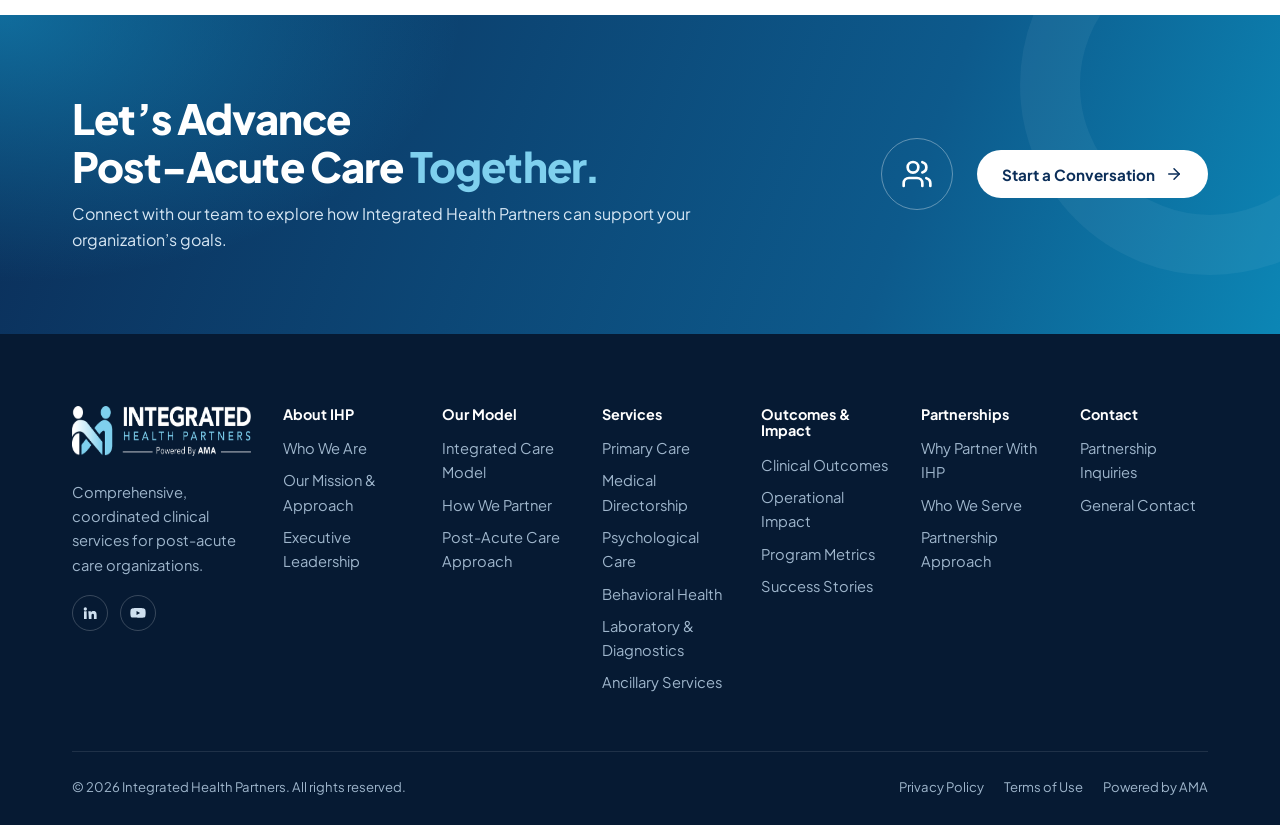
==== commit 939dea55: "Add link preview image and share tags Add a branded 1200x630 preview image and Open Graph / Twitter " ====
--- a/about.html
+++ b/about.html
@@ -9,6 +9,19 @@
   <meta property="og:title" content="About IHP | Integrated Health Partners">
   <meta property="og:description" content="Learn about Integrated Health Partners, our mission and approach, our relationship with AMA, and our executive leadership.">
   <meta property="og:type" content="website">
+  <meta property="og:site_name" content="Integrated Health Partners">
+  <meta property="og:url" content="https://snf-provider-site.vercel.app/about.html">
+  <meta property="og:image" content="https://snf-provider-site.vercel.app/assets/img/og-image.jpg">
+  <meta property="og:image:secure_url" content="https://snf-provider-site.vercel.app/assets/img/og-image.jpg">
+  <meta property="og:image:type" content="image/jpeg">
+  <meta property="og:image:width" content="1200">
+  <meta property="og:image:height" content="630">
+  <meta property="og:image:alt" content="Integrated Health Partners: A Higher Standard for Post-Acute Care">
+  <meta name="twitter:card" content="summary_large_image">
+  <meta name="twitter:title" content="About IHP | Integrated Health Partners">
+  <meta name="twitter:description" content="Learn about Integrated Health Partners, our mission and approach, our relationship with AMA, and our executive leadership.">
+  <meta name="twitter:image" content="https://snf-provider-site.vercel.app/assets/img/og-image.jpg">
+  <link rel="canonical" href="https://snf-provider-site.vercel.app/about.html">
   <link rel="icon" href="assets/img/favicon.png" type="image/png">
   <link rel="apple-touch-icon" href="assets/img/apple-touch-icon.png">
   <link rel="preconnect" href="https://fonts.googleapis.com">
--- a/assets/css/styles.css
+++ b/assets/css/styles.css
@@ -758,3 +758,91 @@
 .leader { display: flex; flex-direction: column; }
 .leader-body { display: flex; flex-direction: column; flex: 1; }
 .leader-body .text-link { margin-top: auto; }
+
+/* ---- Services explorer (tabs + detail panel) --------------------------- */
+.svc-explorer { display: grid; grid-template-columns: minmax(280px, 360px) minmax(0, 1fr); gap: 28px; align-items: start; }
+.svc-tabs { display: flex; flex-direction: column; gap: 8px; position: sticky; top: calc(var(--header-h) + 76px); }
+.svc-tab {
+  position: relative; display: grid; grid-template-columns: auto 1fr auto; gap: 14px; align-items: center;
+  width: 100%; padding: 14px 16px; text-align: left; cursor: pointer; font: inherit; color: var(--text);
+  background: transparent; border: 1px solid transparent; border-radius: 16px;
+  transition: background .25s ease, border-color .25s ease, box-shadow .25s ease;
+}
+.svc-tab::before { content: ""; position: absolute; left: 0; top: 14px; bottom: 14px; width: 3px; border-radius: 3px; background: var(--teal-500); transform: scaleY(0); transition: transform .25s ease; }
+.svc-tab:hover { background: rgba(255,255,255,.7); border-color: var(--line); }
+.svc-tab.is-active { background: #fff; border-color: #bfe2f2; box-shadow: var(--shadow); }
+.svc-tab.is-active::before { transform: scaleY(1); }
+.svc-tab__icon { width: 44px; height: 44px; border-radius: 12px; display: grid; place-items: center; background: var(--teal-100); color: var(--teal-600); transition: background .25s ease, color .25s ease; }
+.svc-tab__icon svg { width: 22px; height: 22px; }
+.svc-tab.is-active .svc-tab__icon { background: var(--teal-500); color: #fff; }
+.svc-tab__text strong { display: block; color: var(--ink); font-size: 1rem; line-height: 1.3; }
+.svc-tab__text small { display: block; color: var(--muted); font-size: .8rem; line-height: 1.4; margin-top: 2px; display: -webkit-box; -webkit-line-clamp: 2; -webkit-box-orient: vertical; overflow: hidden; }
+.svc-tab__arrow { color: var(--muted); opacity: 0; transform: translateX(-4px); transition: opacity .25s ease, transform .25s ease; }
+.svc-tab__arrow svg { width: 18px; height: 18px; }
+.svc-tab:hover .svc-tab__arrow, .svc-tab.is-active .svc-tab__arrow { opacity: 1; transform: none; color: var(--teal-500); }
+
+/* All panels share one grid cell, so the stage keeps the tallest panel's height and switching never shifts the page */
+.svc-stage { display: grid; background: #fff; border: 1px solid var(--line); border-radius: 24px; box-shadow: var(--shadow-lg); overflow: hidden; }
+.svc-pane { grid-area: 1 / 1; display: flex; flex-direction: column; opacity: 0; visibility: hidden; transform: translateY(8px); transition: opacity .35s ease, transform .35s ease, visibility .35s; }
+.svc-pane.is-active { opacity: 1; visibility: visible; transform: none; }
+.svc-pane__media { position: relative; aspect-ratio: 16 / 6.4; overflow: hidden; background: #dbe9f3; }
+.svc-pane__media img { width: 100%; height: 100%; object-fit: cover; object-position: center 30%; transform: scale(1.04); transition: transform 1.2s ease; }
+.svc-pane.is-active .svc-pane__media img { transform: none; }
+.svc-pane__media::after { content: ""; position: absolute; inset: 0; background: linear-gradient(0deg, rgba(8,34,63,.45), rgba(8,34,63,0) 45%); }
+.svc-pane__badge { position: absolute; left: 20px; bottom: 18px; z-index: 1; display: inline-flex; align-items: center; gap: 8px; padding: 8px 14px 8px 10px; border-radius: 999px; background: rgba(255,255,255,.92); backdrop-filter: blur(6px); color: var(--navy-800); font-weight: 700; font-size: .85rem; }
+.svc-pane__badge svg { width: 18px; height: 18px; color: var(--teal-500); }
+.svc-pane__body { padding: clamp(22px, 3vw, 36px); display: flex; flex-direction: column; flex: 1; }
+.svc-pane__body .eyebrow { margin-bottom: 8px; }
+.svc-pane__body h3 { font-size: clamp(1.5rem, 2.4vw, 1.9rem); margin-bottom: 8px; }
+.svc-pane__lead { font-size: 1.05rem; color: var(--text); margin-bottom: 22px; }
+.svc-pane__body h4 { font-size: .78rem; letter-spacing: .14em; text-transform: uppercase; color: var(--muted); margin: 0 0 12px; }
+.svc-pane__list { list-style: none; display: grid; grid-template-columns: 1fr 1fr; gap: 12px 24px; margin: 0 0 24px; }
+.svc-pane__list li { display: flex; gap: 10px; align-items: flex-start; color: var(--navy-800); font-weight: 500; font-size: .95rem; line-height: 1.45; }
+.svc-pane__list .tick { flex-shrink: 0; width: 22px; height: 22px; border-radius: 50%; background: var(--teal-100); color: var(--teal-600); display: grid; place-items: center; margin-top: 1px; }
+.svc-pane__list .tick svg { width: 13px; height: 13px; stroke-width: 3; }
+.svc-pane__foot { margin-top: auto; padding-top: 20px; border-top: 1px solid var(--line); display: flex; align-items: center; justify-content: space-between; gap: 16px; flex-wrap: wrap; }
+.svc-pane__foot .status-pill { margin: 0; }
+.svc-pane__actions { display: flex; align-items: center; gap: 18px; flex-wrap: wrap; }
+.svc-next { display: inline-flex; align-items: center; gap: 6px; background: none; border: 0; padding: 6px 0; cursor: pointer; font: inherit; font-weight: 700; font-size: .9rem; color: var(--teal-600); }
+.svc-next svg { width: 16px; height: 16px; transition: transform .2s ease; }
+.svc-next:hover { color: var(--teal-700); }
+.svc-next:hover svg { transform: translateX(3px); }
+
+@media (max-width: 1100px) {
+  .svc-explorer { grid-template-columns: 290px minmax(0, 1fr); }
+  .svc-tab__text small { display: none; }
+  .svc-pane__list { grid-template-columns: 1fr; }
+}
+@media (max-width: 960px) {
+  .svc-explorer { grid-template-columns: 1fr; gap: 16px; }
+  .svc-tabs {
+    position: static; flex-direction: row; gap: 8px; overflow-x: auto; scroll-snap-type: x proximity;
+    margin: 0 calc(var(--gutter) * -1); padding: 4px var(--gutter) 10px; scrollbar-width: none;
+  }
+  .svc-tabs::-webkit-scrollbar { display: none; }
+  .svc-tab { width: auto; flex-shrink: 0; grid-template-columns: auto auto; gap: 8px; padding: 8px 14px 8px 8px; border-radius: 999px; background: #fff; border-color: var(--line); scroll-snap-align: start; }
+  .svc-tab::before, .svc-tab__arrow { display: none; }
+  .svc-tab__icon { width: 32px; height: 32px; border-radius: 50%; }
+  .svc-tab__icon svg { width: 17px; height: 17px; }
+  .svc-tab__text strong { font-size: .9rem; white-space: nowrap; }
+  .svc-tab.is-active { border-color: var(--teal-500); box-shadow: var(--shadow-sm); }
+  .svc-pane__media { aspect-ratio: 16 / 8; }
+}
+@media (max-width: 640px) {
+  .svc-pane__foot { flex-direction: column; align-items: flex-start; }
+  .svc-pane__actions .btn { width: 100%; justify-content: center; }
+  .svc-pane__actions { width: 100%; }
+}
+
+/* Diagram text scales with the diagram itself (container units), not the window */
+.orbit { container-type: inline-size; }
+.orbit-core { padding: 4cqw; }
+.orbit-core img { width: 30%; margin-bottom: 1.6cqw; }
+.orbit-core strong { font-size: 3.6cqw; letter-spacing: .03em; line-height: 1.15; }
+.orbit-core span { font-size: 1.9cqw; letter-spacing: .18em; margin-top: .4cqw; white-space: nowrap; }
+.orbit-core em { font-size: 1.9cqw; margin-top: 1cqw; padding-top: 1cqw; white-space: nowrap; }
+.orbit-node { font-size: 2.75cqw; gap: 1cqw; padding: 2cqw; }
+.orbit-node svg { width: 30%; }
+@media (max-width: 640px) { .orbit-node { width: 26%; font-size: 2.9cqw; gap: .6cqw; padding: 1.5cqw; } }
+/* Phones: the sticky section tabs already list the six services, so hide the duplicate pill row */
+@media (max-width: 960px) { .svc-tabs { display: none; } }
